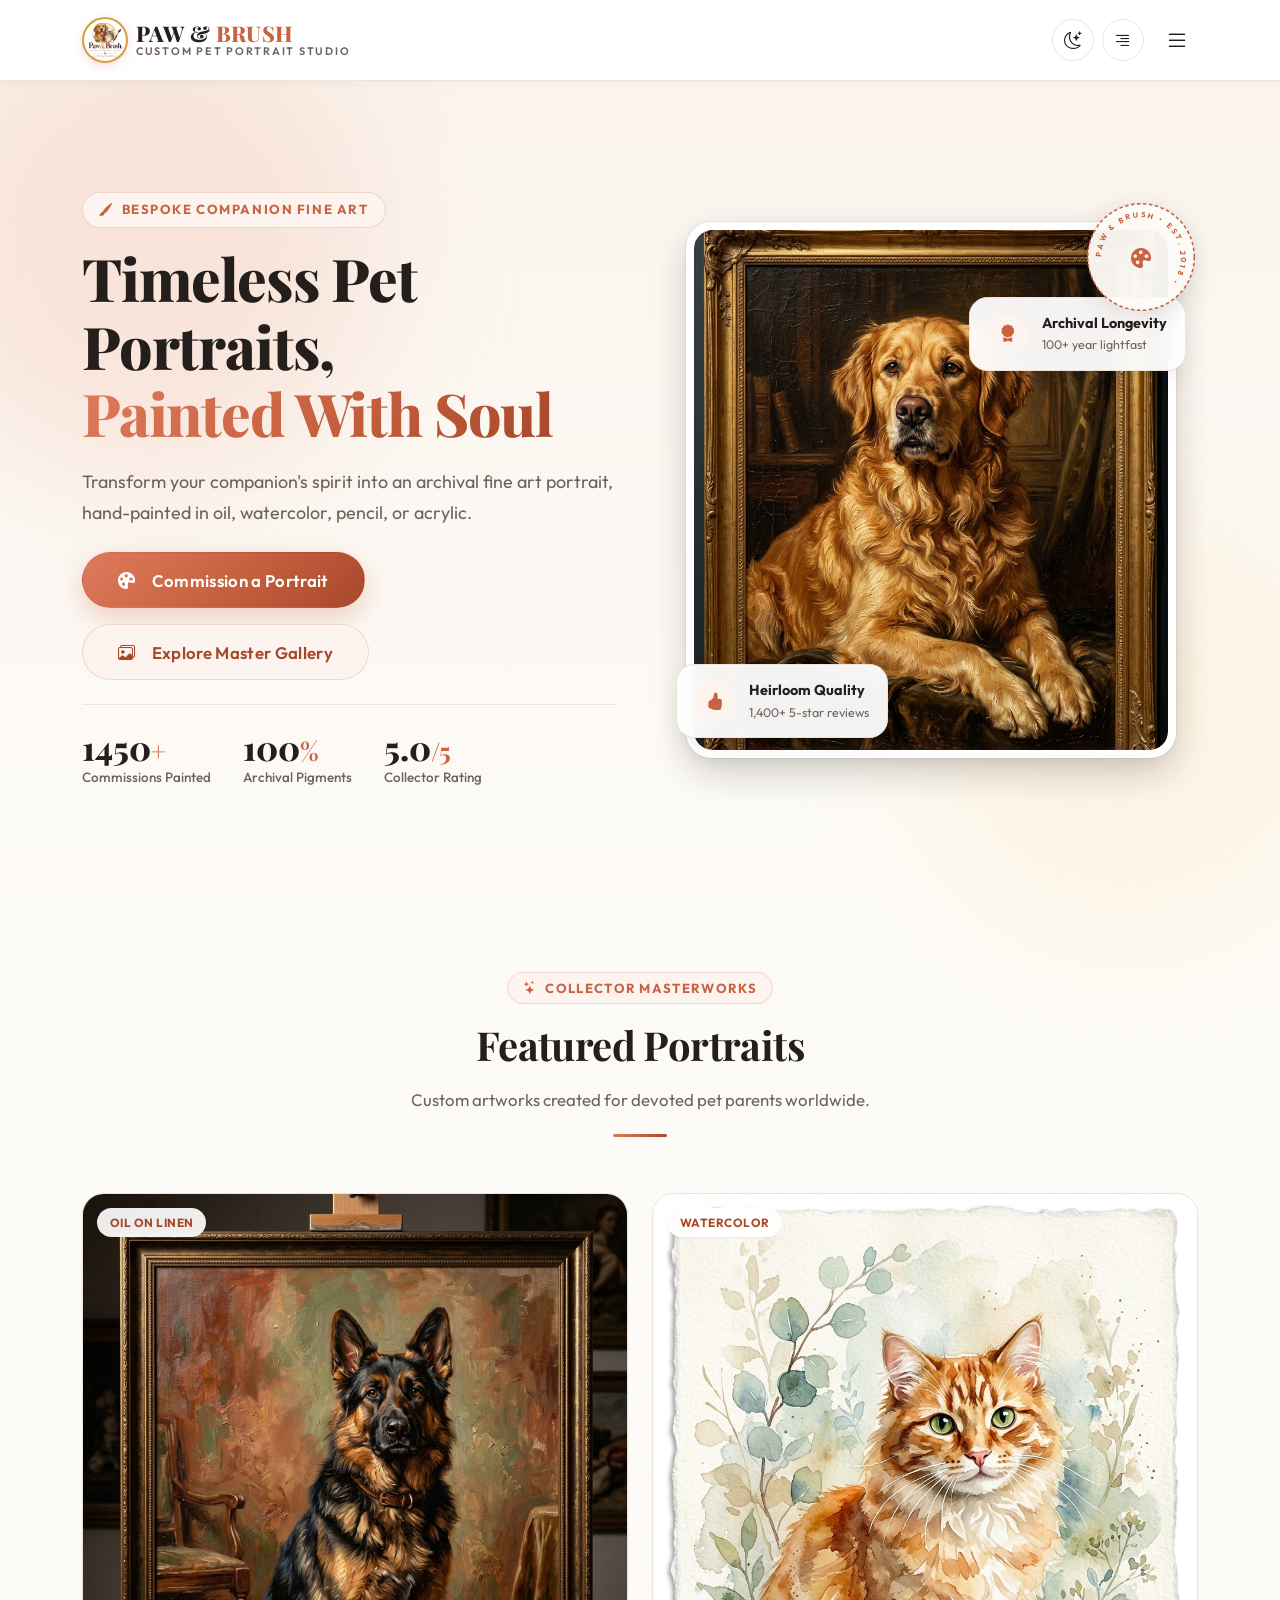
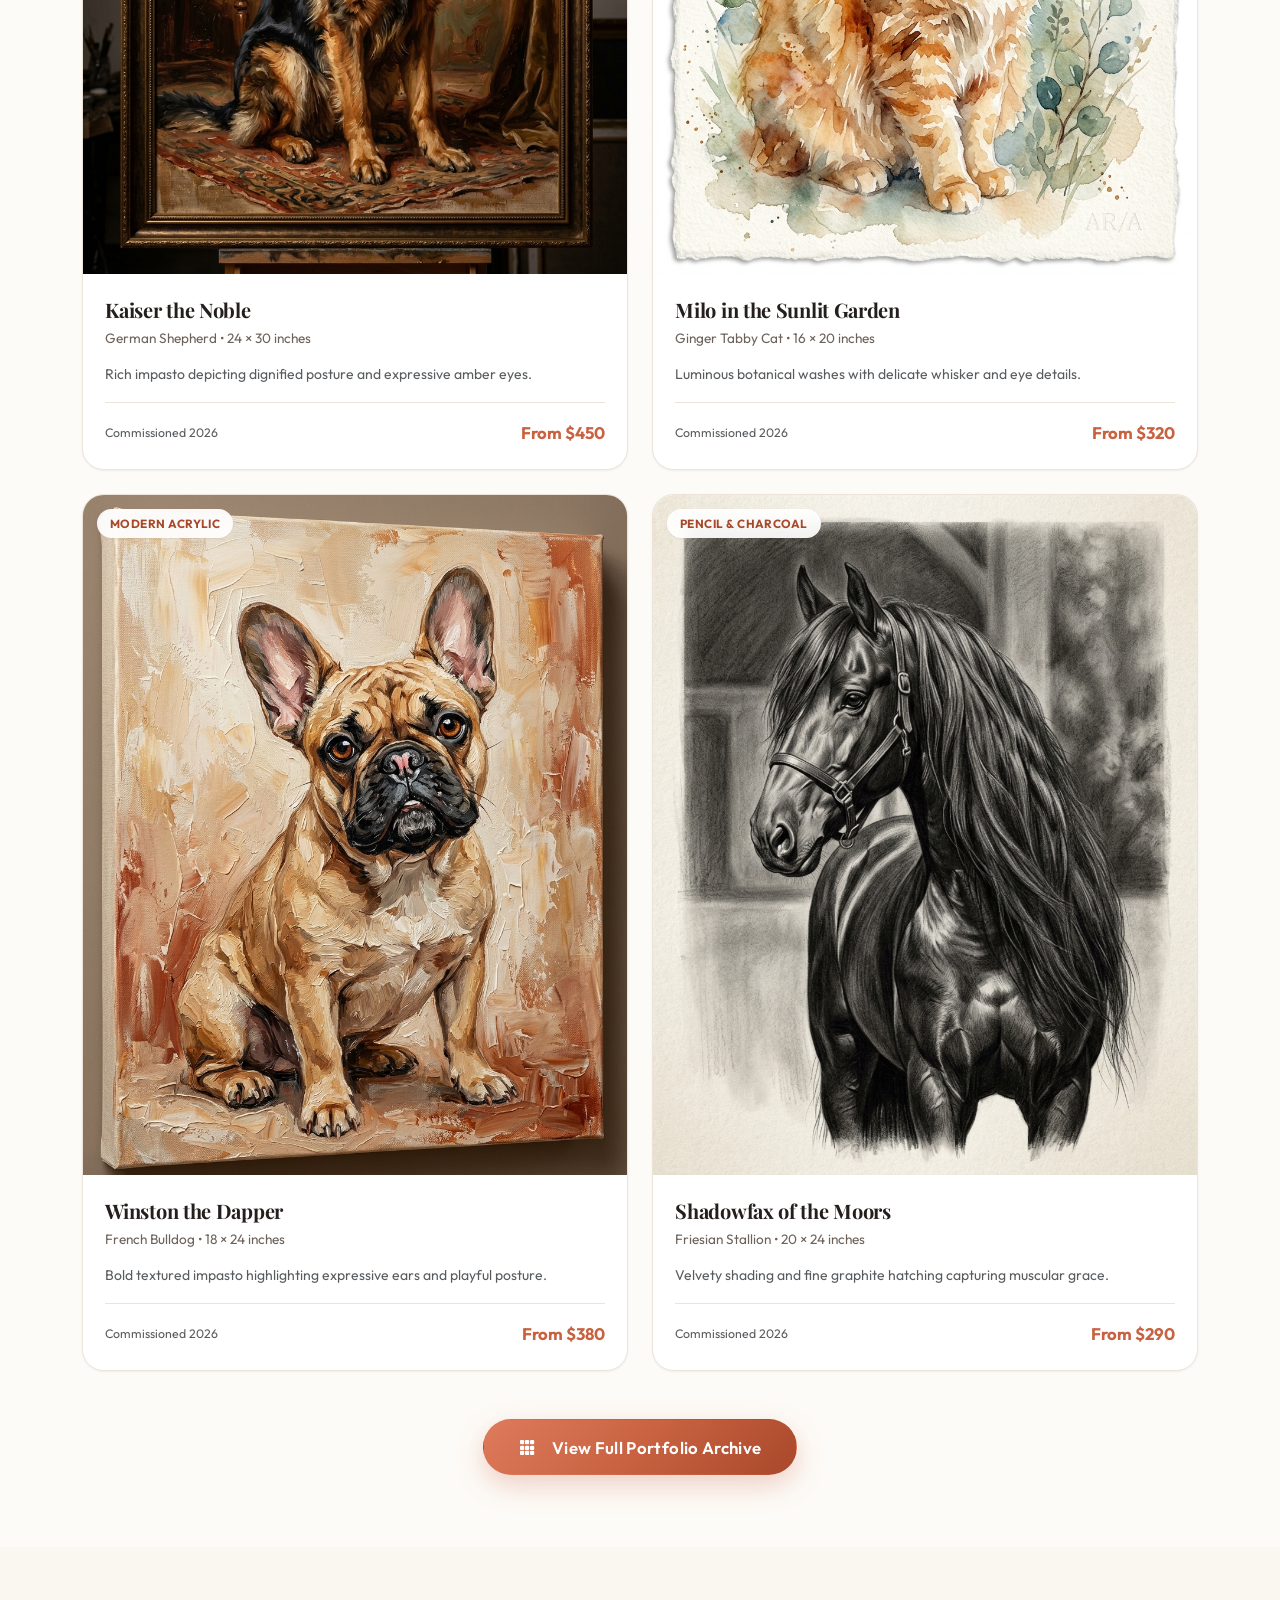
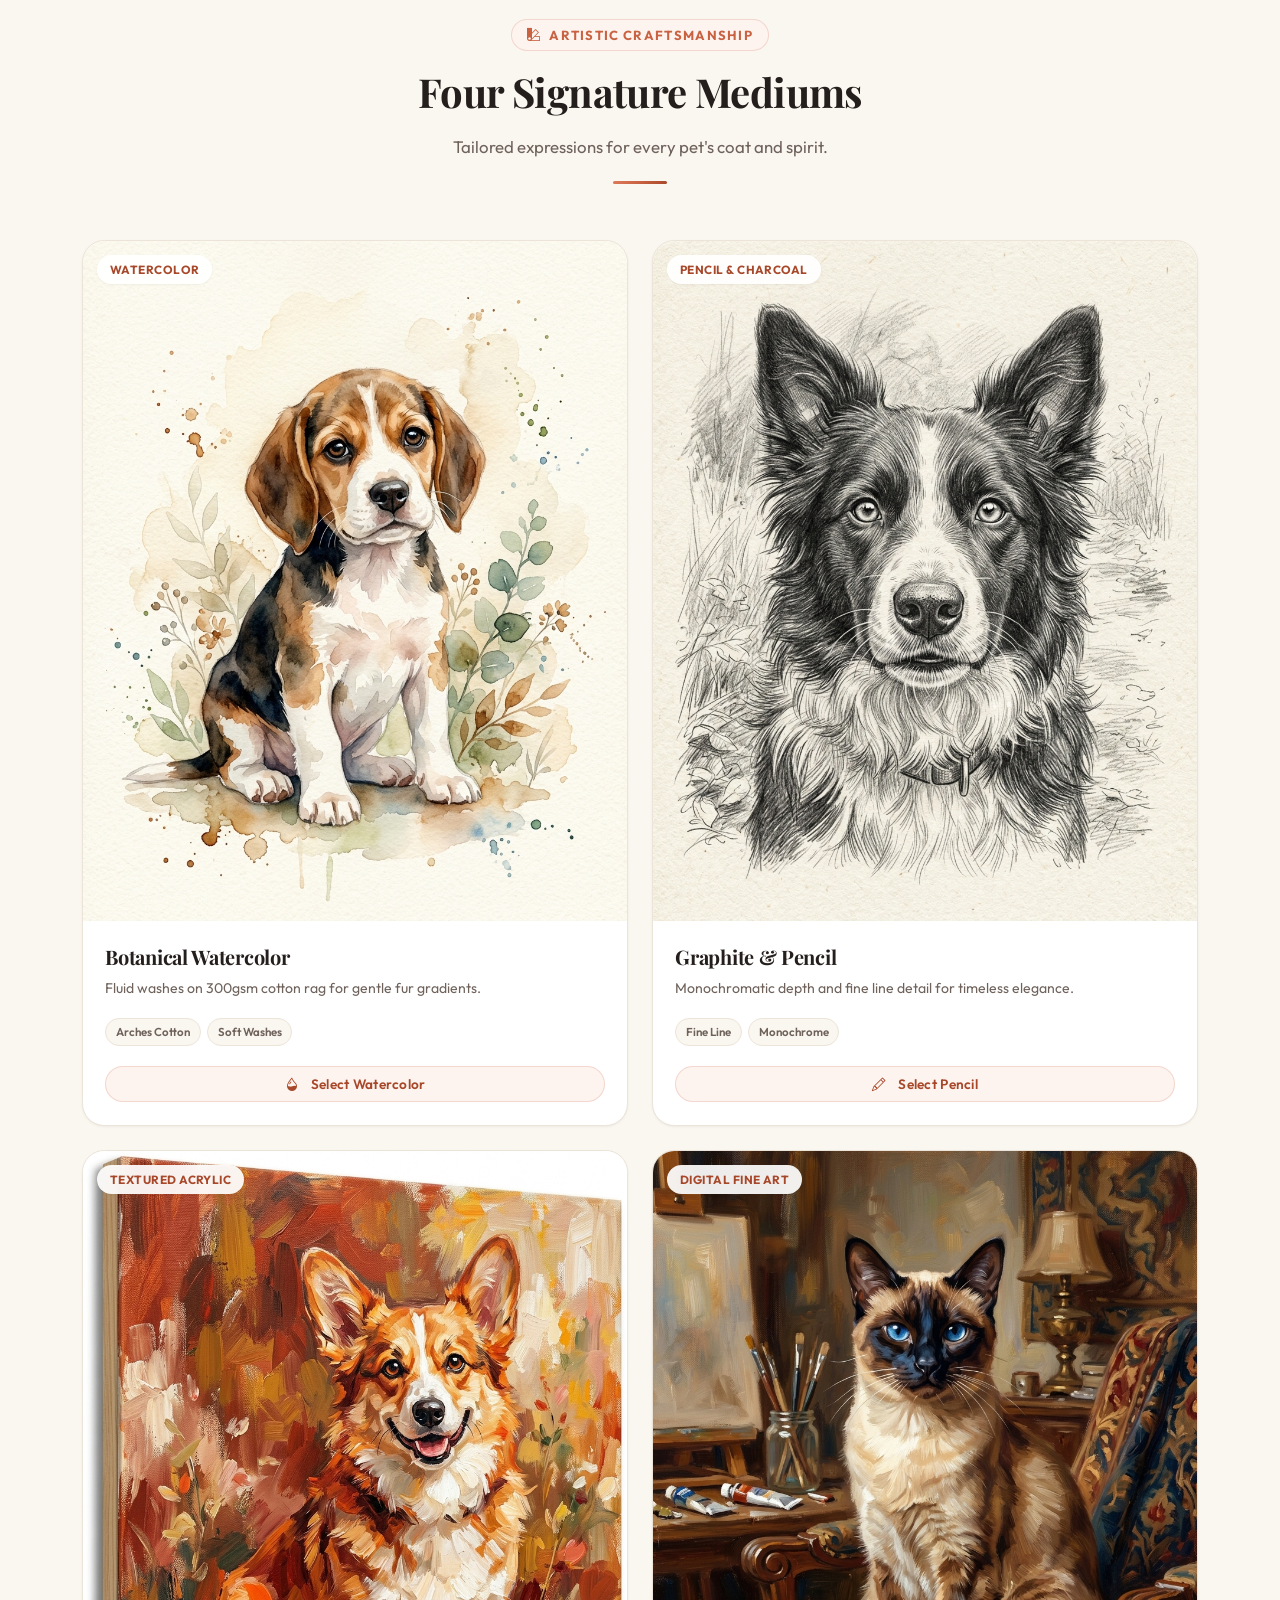
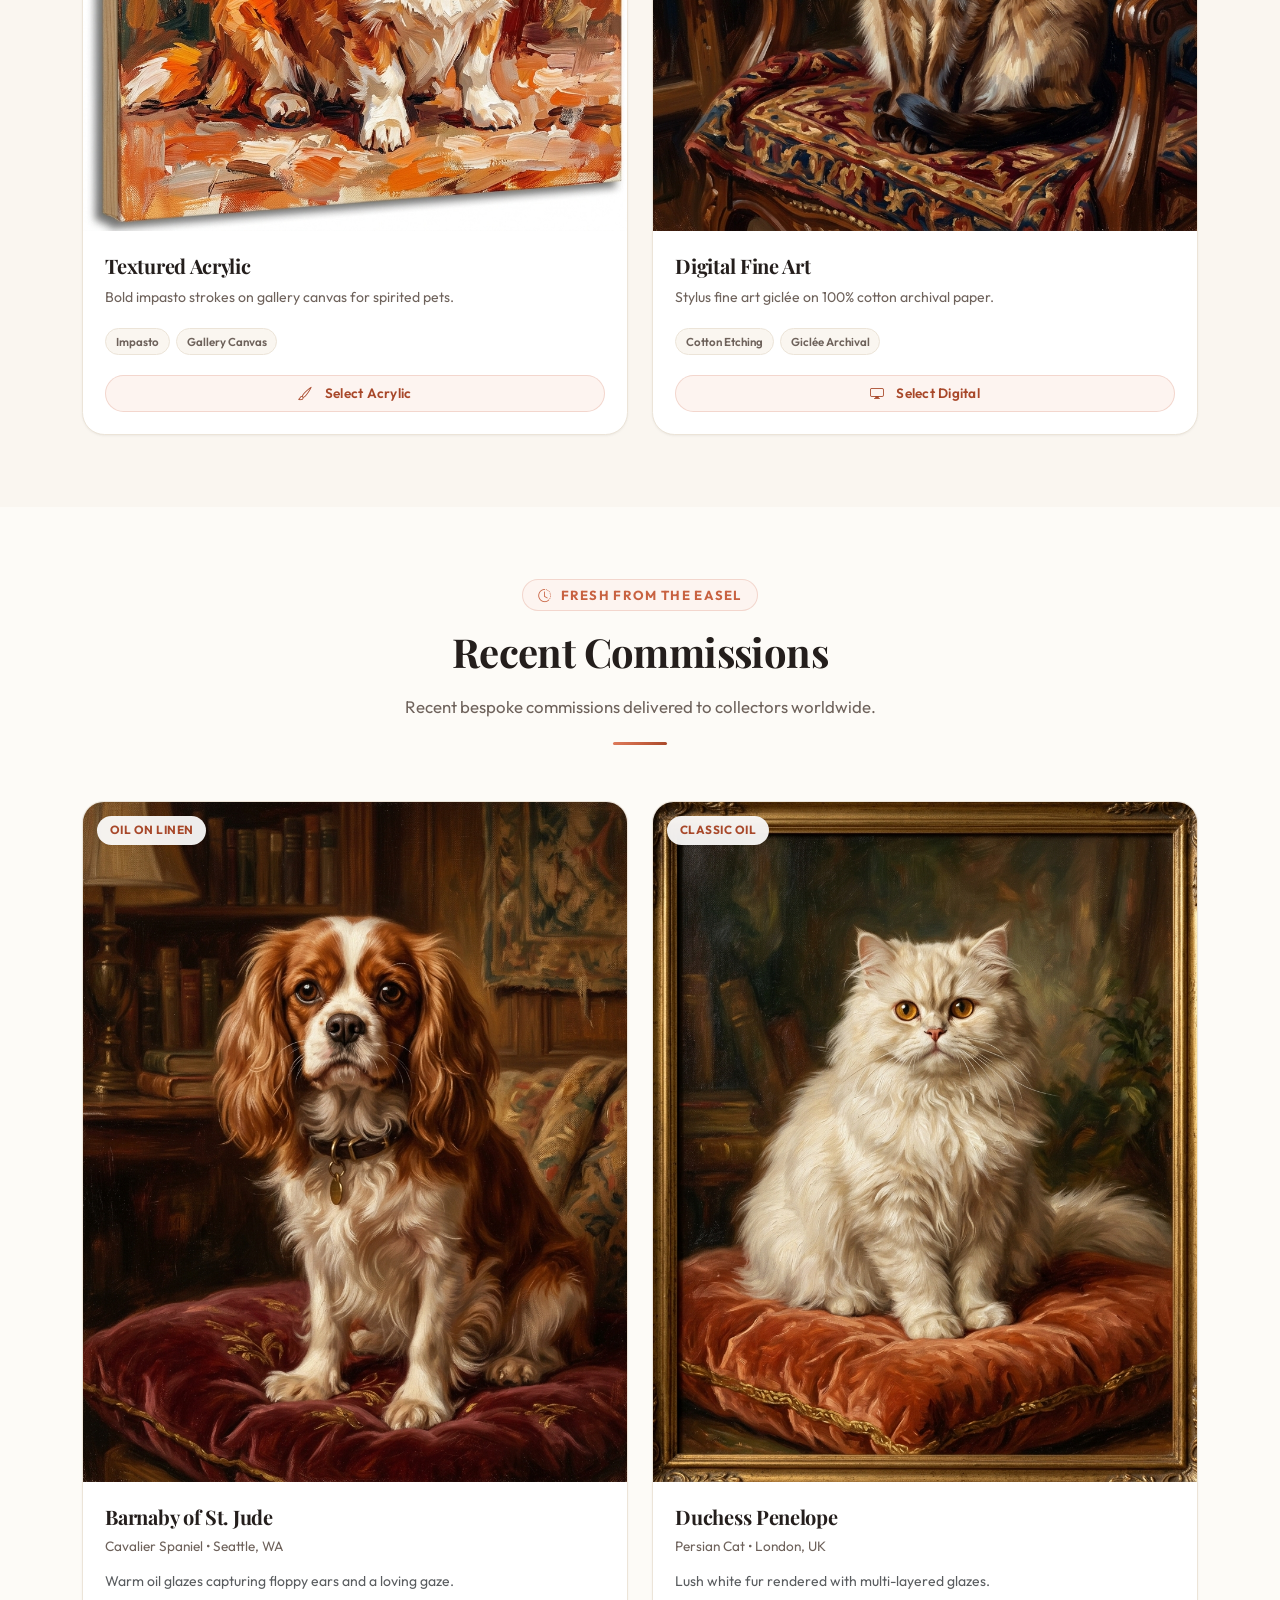
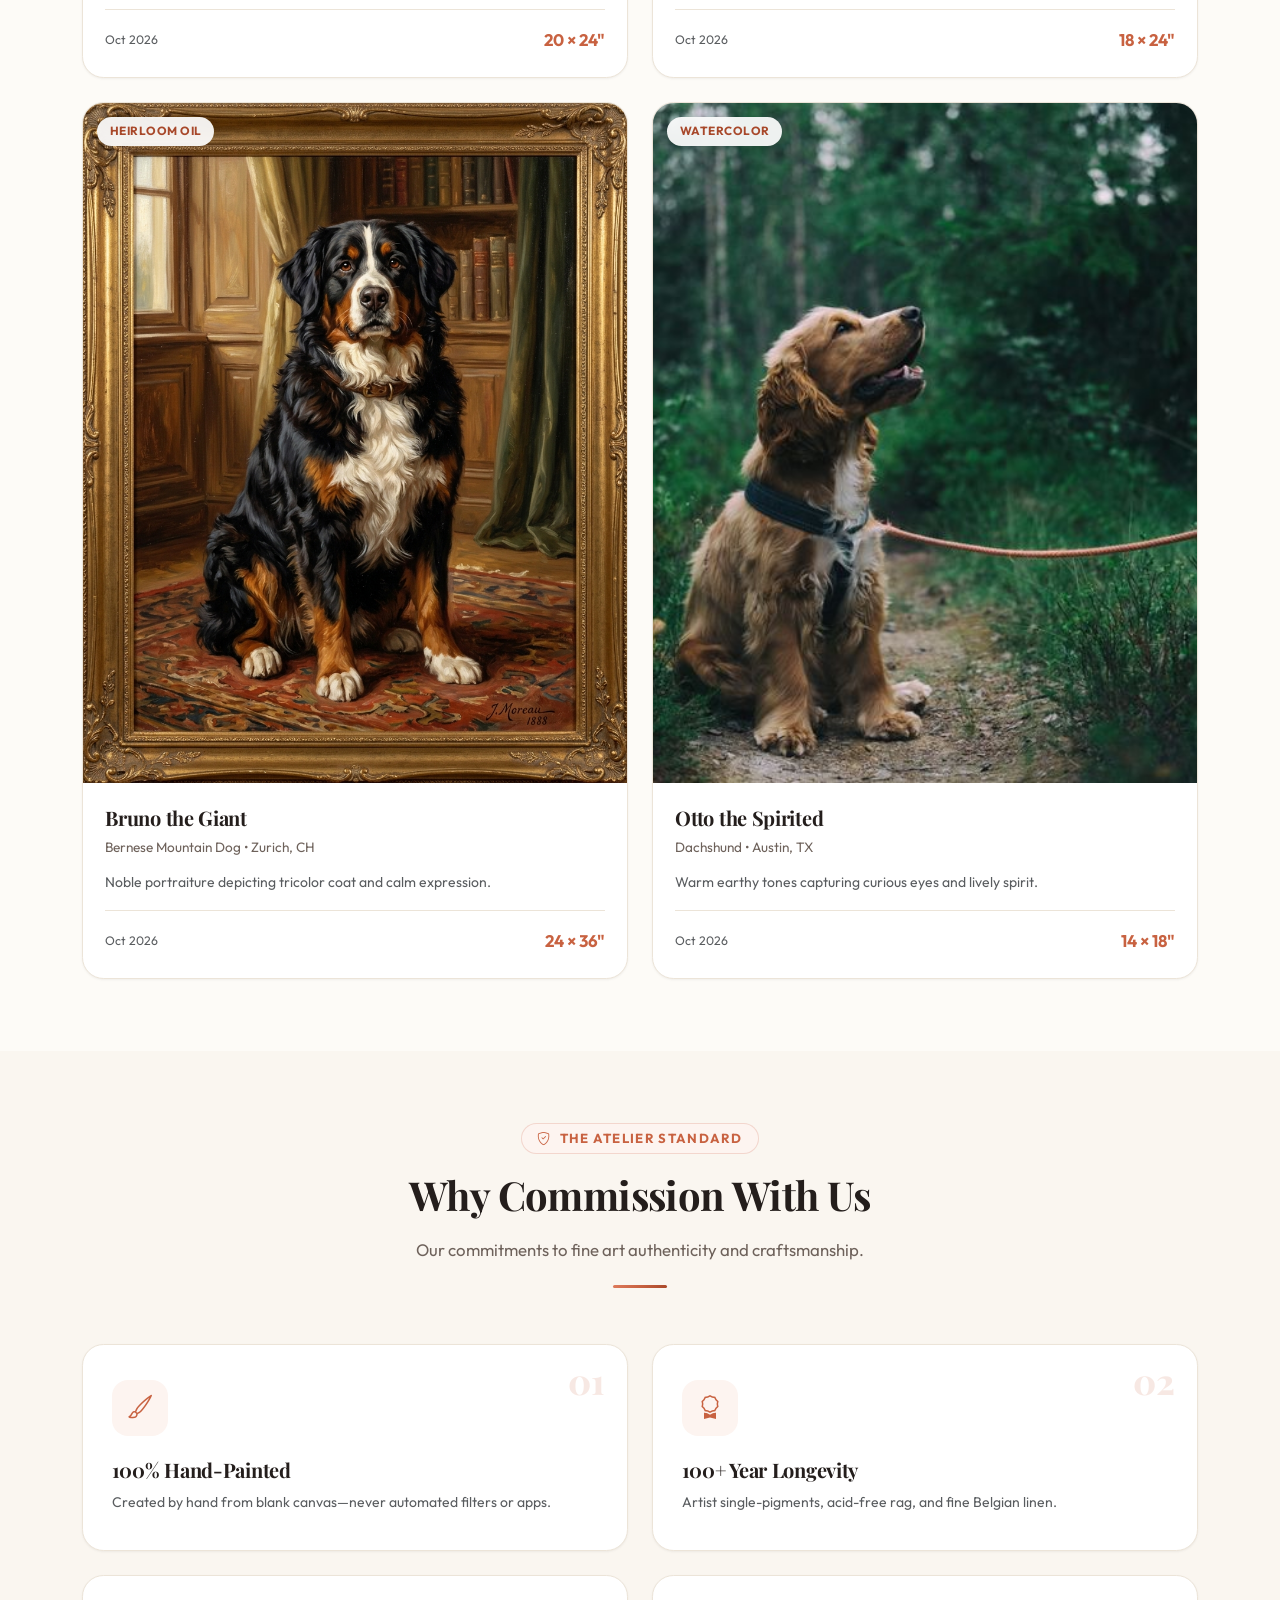
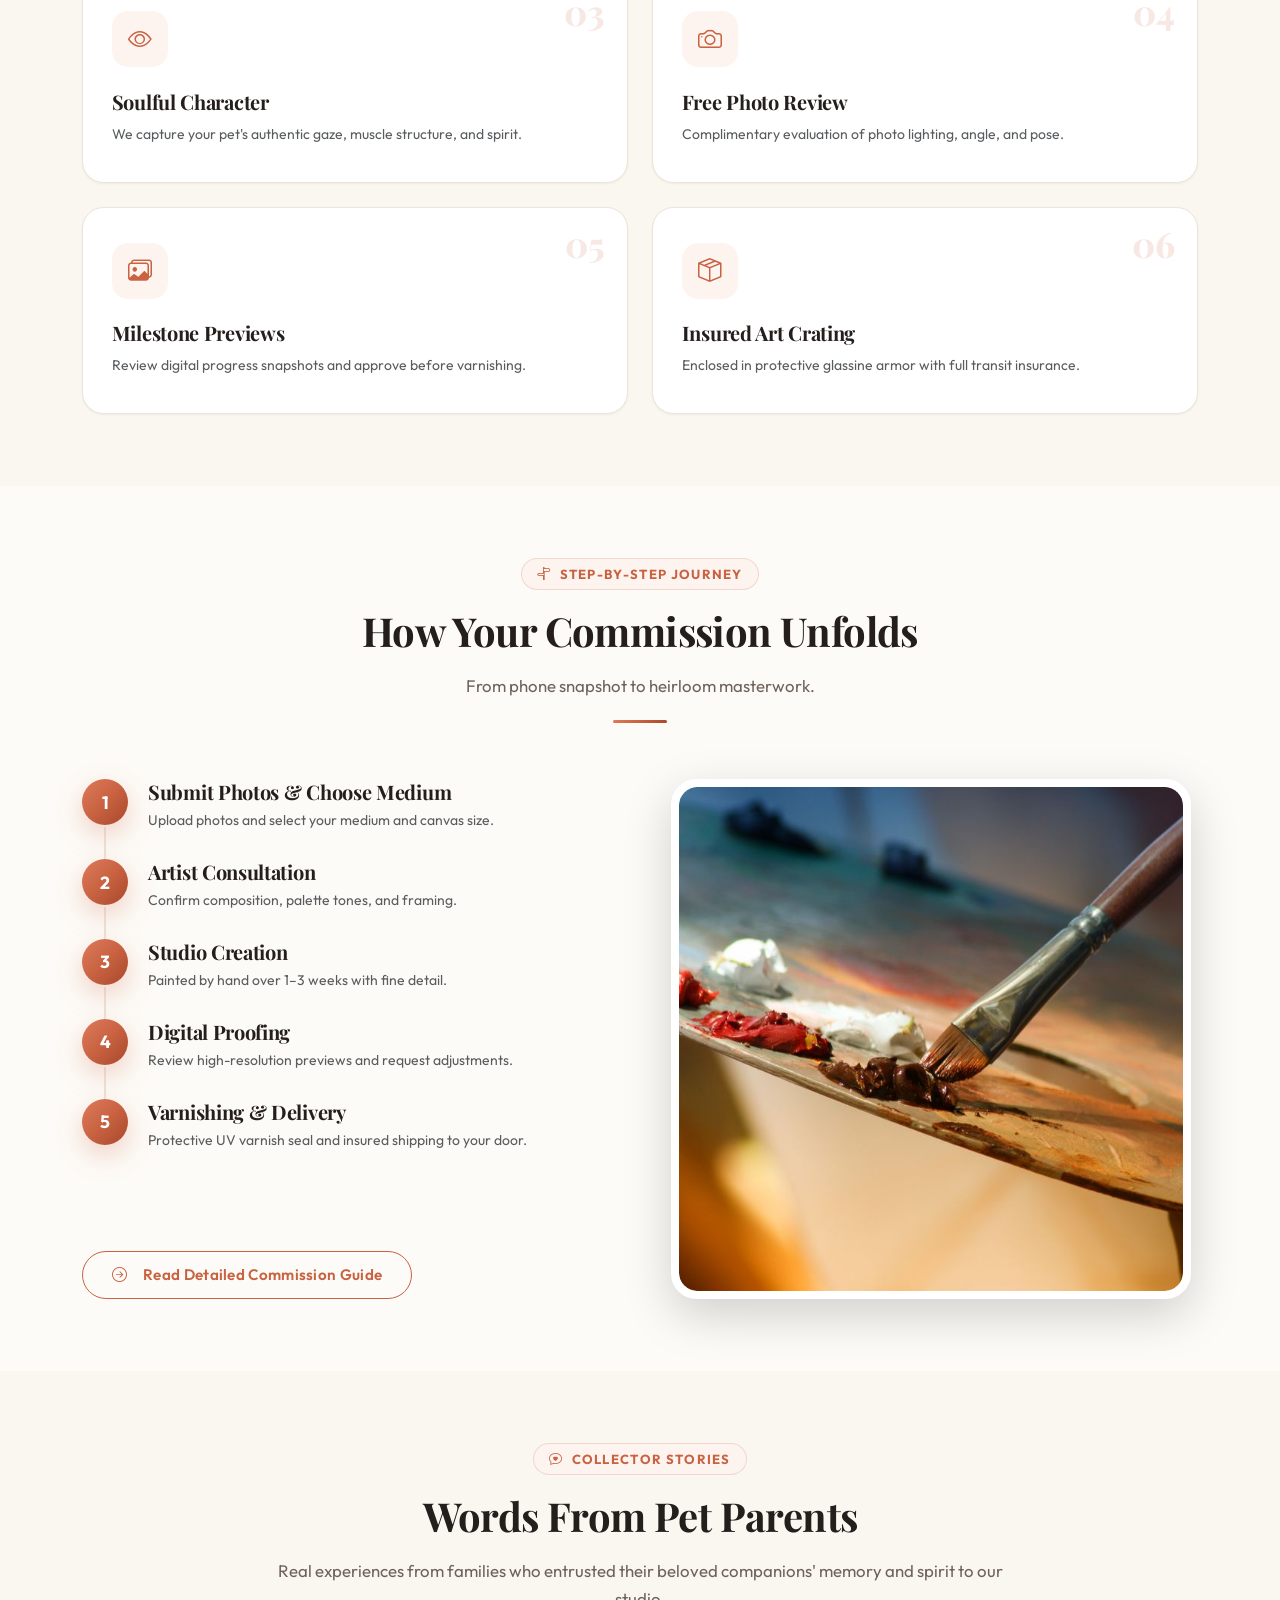
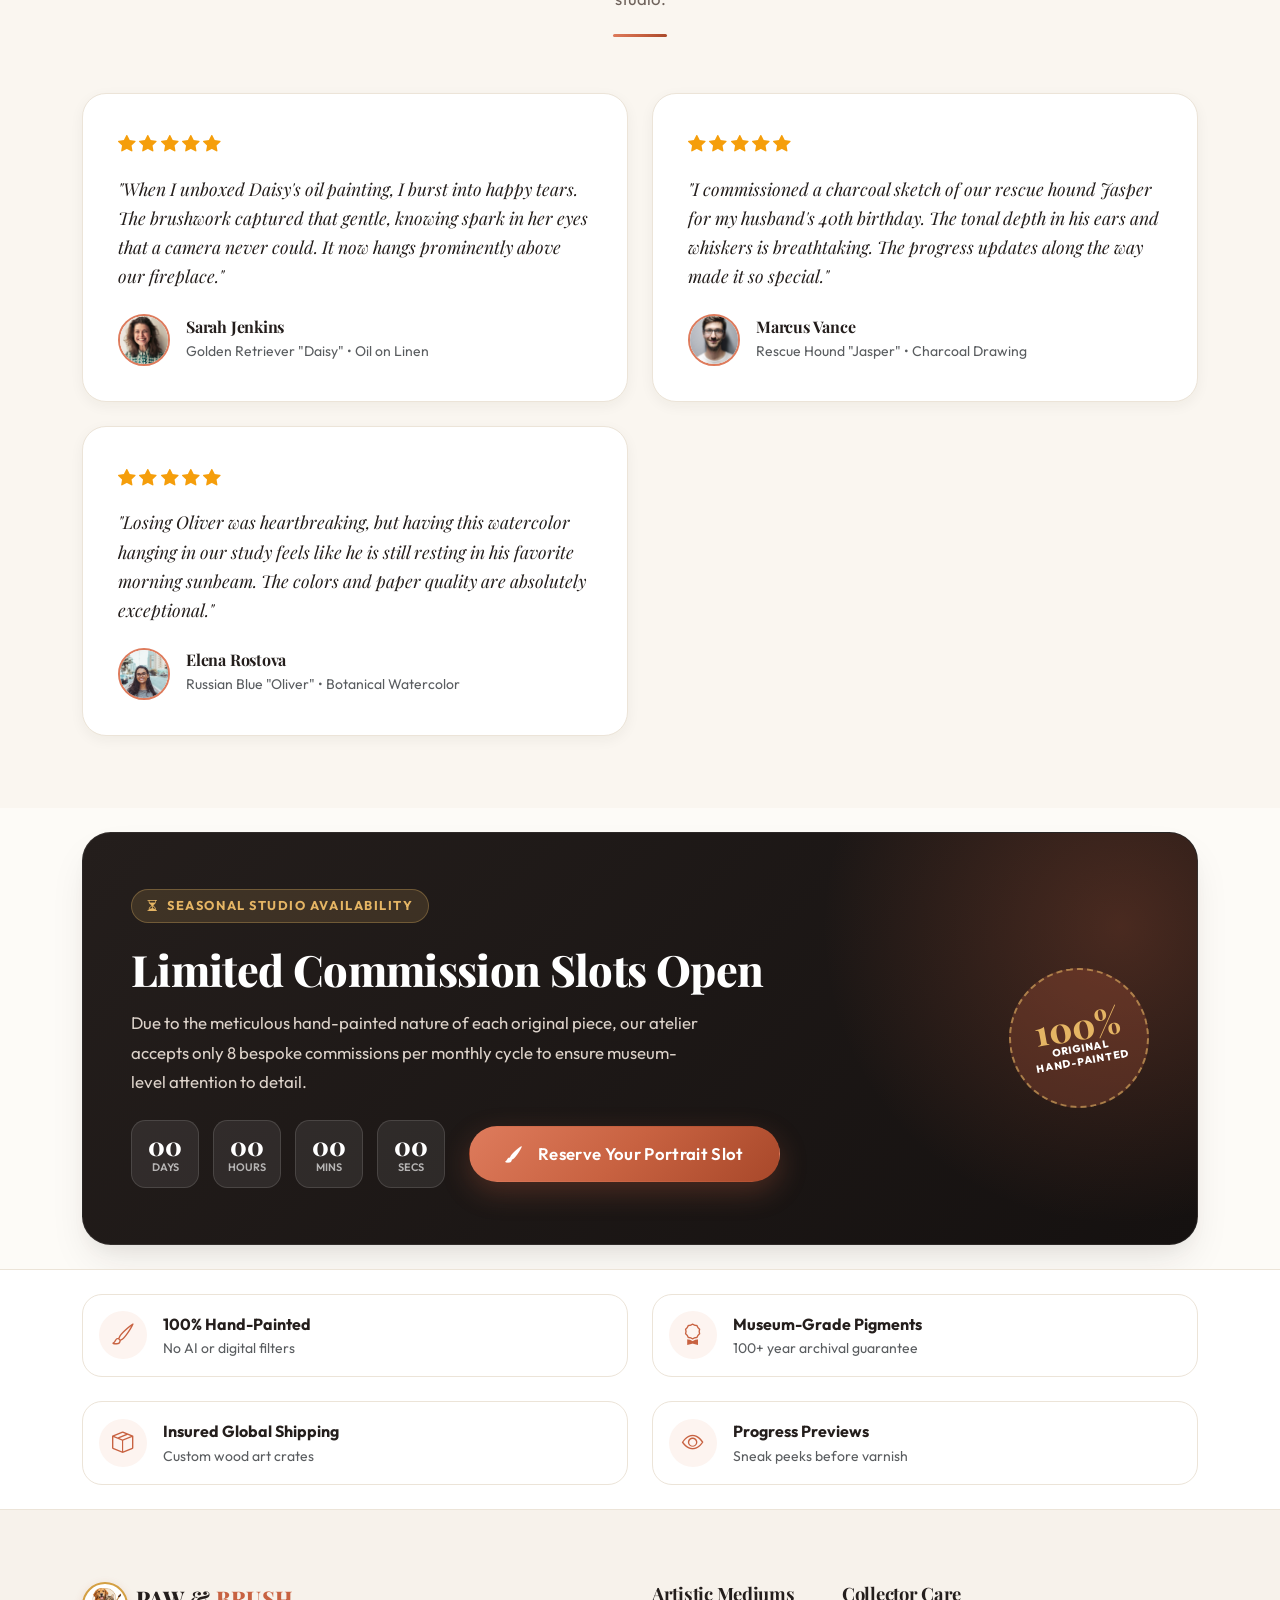
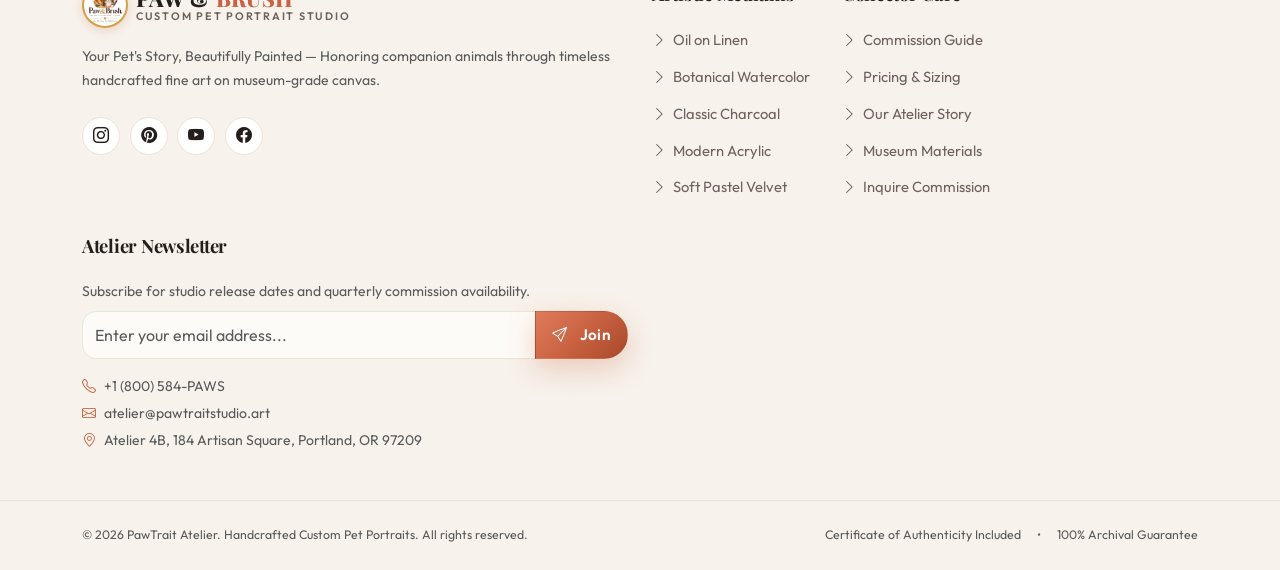
==== index.html @ 1df62c2b "first commit" ====
<!DOCTYPE html>
<html lang="en" data-bs-theme="light">
<head>
  <meta charset="UTF-8">
  <meta name="viewport" content="width=device-width, initial-scale=1">
  <meta name="description" content="Paw & Brush — Handcrafted, bespoke custom pet portrait fine art. Oil, watercolor, pencil, and acrylic portraits honoring beloved companions with museum-grade archival materials.">
  <meta name="keywords" content="custom pet portraits, hand-painted dog portraits, cat watercolor painting, pet artist studio, custom animal art, pet memorial painting">
  <meta name="author" content="Paw & Brush">
  <title>Paw & Brush — Custom Pet Portrait Artist Studio | Home 1</title>
  <link rel="icon" type="image/png" href="assets/images/logo/logo.png">

  <meta property="og:type" content="website">
  <meta property="og:title" content="Paw & Brush — Timeless Hand-Painted Pet Portraits">
  <meta property="og:description" content="Your Pet's Story, Beautifully Painted. Capturing your companion's distinct soul, warmth, and grace on museum-grade canvas.">
  <meta property="og:image" content="assets/images/logo/logo.png">

  <!-- Google Fonts: Playfair Display + Outfit -->
  <link rel="preconnect" href="https://fonts.googleapis.com">
  <link rel="preconnect" href="https://fonts.gstatic.com" crossorigin>
  <link href="https://fonts.googleapis.com/css2?family=Outfit:wght@300;400;500;600;700;800&family=Playfair+Display:ital,wght@0,500;0,600;0,700;0,800;1,500;1,600;1,700&display=swap" rel="stylesheet">

  <!-- Bootstrap 5.3 + Bootstrap Icons (data-bs-css dynamically swapped for RTL build) -->
  <link rel="stylesheet" href="https://cdn.jsdelivr.net/npm/bootstrap@5.3.3/dist/css/bootstrap.min.css" data-bs-css>
  <link rel="stylesheet" href="https://cdn.jsdelivr.net/npm/bootstrap-icons@1.11.3/font/bootstrap-icons.min.css">

  <!-- Shared Atelier Styles -->
  <link rel="stylesheet" href="assets/css/style.css">
  <link rel="stylesheet" href="assets/css/dark-mode.css">
  <link rel="stylesheet" href="assets/css/rtl.css">
  <link rel="stylesheet" href="assets/css/responsive.css">

  <!-- Pre-paint Theme & RTL Restoration (Prevents FOUC) -->
  <script>
    (function () {
      try {
        var urlParams = new URLSearchParams(window.location.search);
        var qTheme = urlParams.get("theme");
        var qDir = urlParams.get("dir");
        var t = qTheme || localStorage.getItem("pet-portrait-theme");
        if (t) {
          document.documentElement.setAttribute("data-bs-theme", t);
        }
        var r = qDir || localStorage.getItem("pet-portrait-dir");
        if (r) {
          document.documentElement.setAttribute("dir", r);
          if (r === "rtl") {
            var l = document.querySelector("link[data-bs-css]");
            if (l) l.href = "https://cdn.jsdelivr.net/npm/bootstrap@5.3.3/dist/css/bootstrap.rtl.min.css";
          }
        }
      } catch (e) {}
    })();
  </script>
</head>
<body>

  <!-- Preloader — Handcrafted Atelier Presentation -->
  <div class="preloader" id="preloader" role="status" aria-label="Loading Paw & Brush">
    <div class="preloader-inner">
      <div class="preloader-emblem">
        <div class="preloader-spin-ring"></div>
        <div class="preloader-badge-center">
          <img src="assets/images/logo/logo.png" alt="Paw & Brush Custom Pet Portrait Studio" class="preloader-logo-img" width="100" height="100">
        </div>
      </div>
      <div class="preloader-brand">
        <span class="preloader-title">PAW &amp; <span class="text-brand">BRUSH</span></span>
        <span class="preloader-subtitle">Custom Pet Portrait Studio</span>
        <span class="preloader-slogan">Your Pet's Story, Beautifully Painted</span>
      </div>
      <div class="preloader-track">
        <div class="preloader-bar"></div>
      </div>
      <div class="preloader-caption">
        <i class="bi bi-brush text-brand me-1"></i> Handcrafting Masterworks...
      </div>
    </div>
  </div>

  <!-- Shared Navbar (Injected by assets/js/navbar.js) -->
  <div id="navbar-container"></div>

  <main id="mainContent">

    <!-- ==========================================================================
         SECTION 1: HERO (SPLIT SHOWCASE)
         ========================================================================== -->
    <section class="h1-hero" id="hero">
      <span class="h1-blob a" aria-hidden="true"></span>
      <span class="h1-blob b" aria-hidden="true"></span>

      <div class="container position-relative" style="z-index: 2;">
        <div class="row align-items-center g-5 py-2">
          <!-- Left Content -->
          <div class="col-lg-6">
            <span class="hero-badge">
              <i class="bi bi-brush-fill"></i> Bespoke Companion Fine Art
            </span>

            <h1 class="hero-title">
              Timeless Pet Portraits, <span class="accent">Painted With Soul</span>
            </h1>

            <p class="hero-lead">
              Transform your companion's spirit into an archival fine art portrait, hand-painted in oil, watercolor, pencil, or acrylic.
            </p>

            <div class="d-flex flex-wrap gap-3 align-items-center mb-4 hero-cta-group">
              <a href="contact.html" class="btn btn-brand btn-lg" id="heroCommissionBtn">
                <i class="bi bi-palette-fill me-2"></i>Commission a Portrait
              </a>
              <a href="portfolio.html" class="btn btn-soft btn-lg" id="heroExploreBtn">
                <i class="bi bi-images me-2"></i>Explore Master Gallery
              </a>
            </div>

            <!-- Live Atelier Stats -->
            <div class="h1-stats">
              <div class="counter-box">
                <div class="counter" data-target="1450">0<span class="counter-suffix">+</span></div>
                <div class="counter-label">Commissions Painted</div>
              </div>
              <div class="counter-box">
                <div class="counter" data-target="100">0<span class="counter-suffix">%</span></div>
                <div class="counter-label">Archival Pigments</div>
              </div>
              <div class="counter-box">
                <div class="counter" data-target="4.98">0<span class="counter-suffix">/5</span></div>
                <div class="counter-label">Collector Rating</div>
              </div>
            </div>
          </div>

          <!-- Right Visual Composition -->
          <div class="col-lg-6">
            <div class="h1-photo-wrap">
              <div class="h1-frame">
                <img src="assets/images/hero/h1_hero_retriever.jpg" alt="Masterpiece Golden Retriever oil painting on canvas" id="heroRetrieverImg" onerror="this.onerror=null;this.src='assets/images/logo/logo.jpg'">
              </div>

              <!-- Floating Review Card A -->
              <div class="hero-float-card a" id="heroCardA">
                <span class="icon"><i class="bi bi-hand-thumbs-up-fill"></i></span>
                <div>
                  <strong>Heirloom Quality</strong>
                  <span>1,400+ 5-star reviews</span>
                </div>
              </div>

              <!-- Floating Guarantee Card B -->
              <div class="hero-float-card b" id="heroCardB">
                <span class="icon"><i class="bi bi-award-fill"></i></span>
                <div>
                  <strong>Archival Longevity</strong>
                  <span>100+ year lightfast</span>
                </div>
              </div>

              <!-- Rotating Circular Seal Badge -->
              <div class="rotating-badge" aria-hidden="true" id="heroRotatingSeal">
                <svg viewBox="0 0 128 128" width="100%" height="100%">
                  <circle cx="64" cy="64" r="62" fill="rgba(253, 251, 247, 0.96)" stroke="#C86241" stroke-width="1.8" stroke-dasharray="4 3"></circle>
                  <path id="atelierBadgePath" fill="none" d="M 64,64 m -46,0 a 46,46 0 1,1 92,0 a 46,46 0 1,1 -92,0"></path>
                  <text fill="#C86241" font-size="8.8" letter-spacing="2.8" font-family="Outfit, sans-serif" font-weight="700">
                    <textPath href="#atelierBadgePath">PAW &amp; BRUSH &bull; EST. 2018 &bull; </textPath>
                  </text>
                </svg>
                <span class="center-icon"><i class="bi bi-palette-fill"></i></span>
              </div>
            </div>
          </div>
        </div>
      </div>
    </section>

    <!-- ==========================================================================
         SECTION 2: FEATURED COMMISSIONED PORTRAIT GALLERY
         ========================================================================== -->
    <section class="section" id="featuredGallery">
      <div class="container">
        <div class="section-head center">
          <span class="eyebrow"><i class="bi bi-stars"></i> Collector Masterworks</span>
          <h2 class="section-title">Featured Portraits</h2>
          <p class="section-subtitle">Custom artworks created for devoted pet parents worldwide.</p>
          <div class="divider-brand"></div>
        </div>

        <div class="row g-4">
          <!-- Featured 1: German Shepherd Oil -->
          <div class="col-md-6 col-lg-3">
            <div class="portrait-card">
              <div class="portrait-media">
                <span class="portrait-badge">Oil on Linen</span>
                <img src="assets/images/portraits/feat_shepherd_oil.jpg" alt="German Shepherd regal oil painting on canvas" loading="lazy">
              </div>
              <div class="portrait-body">
                <h3 class="portrait-title">Kaiser the Noble</h3>
                <div class="portrait-pet">German Shepherd &bull; 24 &times; 30 inches</div>
                <p class="small text-muted mb-3">Rich impasto depicting dignified posture and expressive amber eyes.</p>
                <div class="portrait-meta">
                  <span class="text-muted small">Commissioned 2026</span>
                  <span class="portrait-price">From $450</span>
                </div>
              </div>
            </div>
          </div>

          <!-- Featured 2: Tabby Cat Botanical Watercolor -->
          <div class="col-md-6 col-lg-3">
            <div class="portrait-card">
              <div class="portrait-media">
                <span class="portrait-badge">Watercolor</span>
                <img src="assets/images/portraits/feat_tabby_watercolor.jpg" alt="Ginger Tabby Cat botanical watercolor painting" loading="lazy">
              </div>
              <div class="portrait-body">
                <h3 class="portrait-title">Milo in the Sunlit Garden</h3>
                <div class="portrait-pet">Ginger Tabby Cat &bull; 16 &times; 20 inches</div>
                <p class="small text-muted mb-3">Luminous botanical washes with delicate whisker and eye details.</p>
                <div class="portrait-meta">
                  <span class="text-muted small">Commissioned 2026</span>
                  <span class="portrait-price">From $320</span>
                </div>
              </div>
            </div>
          </div>

          <!-- Featured 3: French Bulldog Textured Acrylic -->
          <div class="col-md-6 col-lg-3">
            <div class="portrait-card">
              <div class="portrait-media">
                <span class="portrait-badge">Modern Acrylic</span>
                <img src="assets/images/portraits/feat_frenchie_acrylic.jpg" alt="French Bulldog modern acrylic textured painting" loading="lazy">
              </div>
              <div class="portrait-body">
                <h3 class="portrait-title">Winston the Dapper</h3>
                <div class="portrait-pet">French Bulldog &bull; 18 &times; 24 inches</div>
                <p class="small text-muted mb-3">Bold textured impasto highlighting expressive ears and playful posture.</p>
                <div class="portrait-meta">
                  <span class="text-muted small">Commissioned 2026</span>
                  <span class="portrait-price">From $380</span>
                </div>
              </div>
            </div>
          </div>

          <!-- Featured 4: Friesian Horse Charcoal Pencil -->
          <div class="col-md-6 col-lg-3">
            <div class="portrait-card">
              <div class="portrait-media">
                <span class="portrait-badge">Pencil &amp; Charcoal</span>
                <img src="assets/images/portraits/feat_horse_pencil.jpg" alt="Friesian Horse detailed graphite and charcoal drawing" loading="lazy">
              </div>
              <div class="portrait-body">
                <h3 class="portrait-title">Shadowfax of the Moors</h3>
                <div class="portrait-pet">Friesian Stallion &bull; 20 &times; 24 inches</div>
                <p class="small text-muted mb-3">Velvety shading and fine graphite hatching capturing muscular grace.</p>
                <div class="portrait-meta">
                  <span class="text-muted small">Commissioned 2026</span>
                  <span class="portrait-price">From $290</span>
                </div>
              </div>
            </div>
          </div>
        </div>

        <div class="text-center mt-5">
          <a href="portfolio.html" class="btn btn-brand btn-lg">
            <i class="bi bi-grid-3x3-gap-fill me-2"></i>View Full Portfolio Archive
          </a>
        </div>
      </div>
    </section>

    <!-- ==========================================================================
         SECTION 3: PORTRAIT MEDIUMS (WATERCOLOR, PENCIL, ACRYLIC, DIGITAL)
         ========================================================================== -->
    <section class="section bg-surface-2" id="portraitMediums">
      <div class="container">
        <div class="section-head center">
          <span class="eyebrow"><i class="bi bi-palette2"></i> Artistic Craftsmanship</span>
          <h2 class="section-title">Four Signature Mediums</h2>
          <p class="section-subtitle">Tailored expressions for every pet's coat and spirit.</p>
          <div class="divider-brand"></div>
        </div>

        <div class="row g-4">
          <!-- Medium 1: Watercolor -->
          <div class="col-md-6 col-lg-3">
            <div class="medium-card">
              <div class="medium-media">
                <span class="medium-badge">Watercolor</span>
                <img src="assets/images/portraits/medium_watercolor_beagle.jpg" alt="Beagle puppy soft watercolor painting" loading="lazy">
              </div>
              <div class="medium-body">
                <h3 class="medium-title">Botanical Watercolor</h3>
                <p class="medium-desc">Fluid washes on 300gsm cotton rag for gentle fur gradients.</p>
                <div class="medium-tags">
                  <span class="medium-tag">Arches Cotton</span>
                  <span class="medium-tag">Soft Washes</span>
                </div>
                <a href="contact.html?medium=watercolor" class="btn btn-soft btn-sm mt-auto w-100">
                  <i class="bi bi-droplet-half me-1"></i>Select Watercolor
                </a>
              </div>
            </div>
          </div>

          <!-- Medium 2: Pencil & Charcoal -->
          <div class="col-md-6 col-lg-3">
            <div class="medium-card">
              <div class="medium-media">
                <span class="medium-badge">Pencil &amp; Charcoal</span>
                <img src="assets/images/portraits/medium_pencil_collie.jpg" alt="Border Collie graphite pencil sketch" loading="lazy">
              </div>
              <div class="medium-body">
                <h3 class="medium-title">Graphite &amp; Pencil</h3>
                <p class="medium-desc">Monochromatic depth and fine line detail for timeless elegance.</p>
                <div class="medium-tags">
                  <span class="medium-tag">Fine Line</span>
                  <span class="medium-tag">Monochrome</span>
                </div>
                <a href="contact.html?medium=pencil" class="btn btn-soft btn-sm mt-auto w-100">
                  <i class="bi bi-pencil me-1"></i>Select Pencil
                </a>
              </div>
            </div>
          </div>

          <!-- Medium 3: Acrylic -->
          <div class="col-md-6 col-lg-3">
            <div class="medium-card">
              <div class="medium-media">
                <span class="medium-badge">Textured Acrylic</span>
                <img src="assets/images/portraits/medium_acrylic_corgi.jpg" alt="Welsh Corgi vibrant textured acrylic painting" loading="lazy">
              </div>
              <div class="medium-body">
                <h3 class="medium-title">Textured Acrylic</h3>
                <p class="medium-desc">Bold impasto strokes on gallery canvas for spirited pets.</p>
                <div class="medium-tags">
                  <span class="medium-tag">Impasto</span>
                  <span class="medium-tag">Gallery Canvas</span>
                </div>
                <a href="contact.html?medium=acrylic" class="btn btn-soft btn-sm mt-auto w-100">
                  <i class="bi bi-brush me-1"></i>Select Acrylic
                </a>
              </div>
            </div>
          </div>

          <!-- Medium 4: Digital Fine Art -->
          <div class="col-md-6 col-lg-3">
            <div class="medium-card">
              <div class="medium-media">
                <span class="medium-badge">Digital Fine Art</span>
                <img src="assets/images/portraits/medium_digital_siamese.jpg" alt="Regal Siamese cat digital painting with painterly brushwork" loading="lazy">
              </div>
              <div class="medium-body">
                <h3 class="medium-title">Digital Fine Art</h3>
                <p class="medium-desc">Stylus fine art giclée on 100% cotton archival paper.</p>
                <div class="medium-tags">
                  <span class="medium-tag">Cotton Etching</span>
                  <span class="medium-tag">Giclée Archival</span>
                </div>
                <a href="contact.html?medium=digital" class="btn btn-soft btn-sm mt-auto w-100">
                  <i class="bi bi-display me-1"></i>Select Digital
                </a>
              </div>
            </div>
          </div>
        </div>
      </div>
    </section>

    <!-- ==========================================================================
         SECTION 4: RECENT ARTWORK COLLECTION
         ========================================================================== -->
    <section class="section" id="recentArtwork">
      <div class="container">
        <div class="section-head center">
          <span class="eyebrow"><i class="bi bi-clock-history"></i> Fresh From The Easel</span>
          <h2 class="section-title">Recent Commissions</h2>
          <p class="section-subtitle">Recent bespoke commissions delivered to collectors worldwide.</p>
          <div class="divider-brand"></div>
        </div>

        <div class="row g-4">
          <!-- Recent 1: Cavalier -->
          <div class="col-md-6 col-lg-3">
            <div class="portrait-card">
              <div class="portrait-media">
                <span class="portrait-badge">Oil on Linen</span>
                <img src="assets/images/portraits/recent_cavalier.jpg" alt="Cavalier King Charles Spaniel warm oil painting" loading="lazy">
              </div>
              <div class="portrait-body">
                <h3 class="portrait-title">Barnaby of St. Jude</h3>
                <div class="portrait-pet">Cavalier Spaniel &bull; Seattle, WA</div>
                <p class="small text-muted mb-3">Warm oil glazes capturing floppy ears and a loving gaze.</p>
                <div class="portrait-meta">
                  <span class="text-muted small">Oct 2026</span>
                  <span class="portrait-price">20 &times; 24"</span>
                </div>
              </div>
            </div>
          </div>

          <!-- Recent 2: White Persian -->
          <div class="col-md-6 col-lg-3">
            <div class="portrait-card">
              <div class="portrait-media">
                <span class="portrait-badge">Classic Oil</span>
                <img src="assets/images/portraits/recent_persian.jpg" alt="White Persian Cat classical oil portrait" loading="lazy">
              </div>
              <div class="portrait-body">
                <h3 class="portrait-title">Duchess Penelope</h3>
                <div class="portrait-pet">Persian Cat &bull; London, UK</div>
                <p class="small text-muted mb-3">Lush white fur rendered with multi-layered glazes.</p>
                <div class="portrait-meta">
                  <span class="text-muted small">Oct 2026</span>
                  <span class="portrait-price">18 &times; 24"</span>
                </div>
              </div>
            </div>
          </div>

          <!-- Recent 3: Bernese Mountain Dog -->
          <div class="col-md-6 col-lg-3">
            <div class="portrait-card">
              <div class="portrait-media">
                <span class="portrait-badge">Heirloom Oil</span>
                <img src="assets/images/portraits/recent_bernese.jpg" alt="Bernese Mountain Dog oil painting in ornate gold frame" loading="lazy">
              </div>
              <div class="portrait-body">
                <h3 class="portrait-title">Bruno the Giant</h3>
                <div class="portrait-pet">Bernese Mountain Dog &bull; Zurich, CH</div>
                <p class="small text-muted mb-3">Noble portraiture depicting tricolor coat and calm expression.</p>
                <div class="portrait-meta">
                  <span class="text-muted small">Oct 2026</span>
                  <span class="portrait-price">24 &times; 36"</span>
                </div>
              </div>
            </div>
          </div>

          <!-- Recent 4: Dachshund -->
          <div class="col-md-6 col-lg-3">
            <div class="portrait-card">
              <div class="portrait-media">
                <span class="portrait-badge">Watercolor</span>
                <img src="assets/images/portraits/recent_dachshund.jpg" alt="Expressive Dachshund portrait in nature" loading="lazy">
              </div>
              <div class="portrait-body">
                <h3 class="portrait-title">Otto the Spirited</h3>
                <div class="portrait-pet">Dachshund &bull; Austin, TX</div>
                <p class="small text-muted mb-3">Warm earthy tones capturing curious eyes and lively spirit.</p>
                <div class="portrait-meta">
                  <span class="text-muted small">Oct 2026</span>
                  <span class="portrait-price">14 &times; 18"</span>
                </div>
              </div>
            </div>
          </div>
        </div>
      </div>
    </section>

    <!-- ==========================================================================
         SECTION 5: WHY CHOOSE A CUSTOM PET PORTRAIT (THE ATELIER DIFFERENCE)
         ========================================================================== -->
    <section class="section bg-surface-2" id="whyChooseUs">
      <div class="container">
        <div class="section-head center">
          <span class="eyebrow"><i class="bi bi-shield-check"></i> The Atelier Standard</span>
          <h2 class="section-title">Why Commission With Us</h2>
          <p class="section-subtitle">Our commitments to fine art authenticity and craftsmanship.</p>
          <div class="divider-brand"></div>
        </div>

        <div class="row g-4">
          <!-- Feature 1 -->
          <div class="col-md-6 col-lg-4">
            <div class="feature-box">
              <span class="feature-number">01</span>
              <div class="feature-icon"><i class="bi bi-brush"></i></div>
              <h3 class="h5 fw-bold mb-2">100% Hand-Painted</h3>
              <p class="small text-muted mb-0">Created by hand from blank canvas—never automated filters or apps.</p>
            </div>
          </div>

          <!-- Feature 2 -->
          <div class="col-md-6 col-lg-4">
            <div class="feature-box">
              <span class="feature-number">02</span>
              <div class="feature-icon"><i class="bi bi-award"></i></div>
              <h3 class="h5 fw-bold mb-2">100+ Year Longevity</h3>
              <p class="small text-muted mb-0">Artist single-pigments, acid-free rag, and fine Belgian linen.</p>
            </div>
          </div>

          <!-- Feature 3 -->
          <div class="col-md-6 col-lg-4">
            <div class="feature-box">
              <span class="feature-number">03</span>
              <div class="feature-icon"><i class="bi bi-eye"></i></div>
              <h3 class="h5 fw-bold mb-2">Soulful Character</h3>
              <p class="small text-muted mb-0">We capture your pet's authentic gaze, muscle structure, and spirit.</p>
            </div>
          </div>

          <!-- Feature 4 -->
          <div class="col-md-6 col-lg-4">
            <div class="feature-box">
              <span class="feature-number">04</span>
              <div class="feature-icon"><i class="bi bi-camera"></i></div>
              <h3 class="h5 fw-bold mb-2">Free Photo Review</h3>
              <p class="small text-muted mb-0">Complimentary evaluation of photo lighting, angle, and pose.</p>
            </div>
          </div>

          <!-- Feature 5 -->
          <div class="col-md-6 col-lg-4">
            <div class="feature-box">
              <span class="feature-number">05</span>
              <div class="feature-icon"><i class="bi bi-images"></i></div>
              <h3 class="h5 fw-bold mb-2">Milestone Previews</h3>
              <p class="small text-muted mb-0">Review digital progress snapshots and approve before varnishing.</p>
            </div>
          </div>

          <!-- Feature 6 -->
          <div class="col-md-6 col-lg-4">
            <div class="feature-box">
              <span class="feature-number">06</span>
              <div class="feature-icon"><i class="bi bi-box-seam"></i></div>
              <h3 class="h5 fw-bold mb-2">Insured Art Crating</h3>
              <p class="small text-muted mb-0">Enclosed in protective glassine armor with full transit insurance.</p>
            </div>
          </div>
        </div>
      </div>
    </section>

    <!-- ==========================================================================
         SECTION 6: HOW THE COMMISSION PROCESS WORKS
         ========================================================================== -->
    <section class="section" id="howItWorks">
      <div class="container">
        <div class="section-head center">
          <span class="eyebrow"><i class="bi bi-signpost-split"></i> Step-By-Step Journey</span>
          <h2 class="section-title">How Your Commission Unfolds</h2>
          <p class="section-subtitle">From phone snapshot to heirloom masterwork.</p>
          <div class="divider-brand"></div>
        </div>

        <div class="row align-items-stretch g-5">
          <!-- Left Column: Steps -->
          <div class="col-lg-6 d-flex flex-column justify-content-between">
            <div class="process-steps-list">
              <div class="process-step-item">
                <div class="process-step-num">1</div>
                <div class="process-step-content">
                  <h3 class="h5 fw-bold mb-1">Submit Photos &amp; Choose Medium</h3>
                  <p class="small text-muted mb-0">Upload photos and select your medium and canvas size.</p>
                </div>
              </div>

              <div class="process-step-item">
                <div class="process-step-num">2</div>
                <div class="process-step-content">
                  <h3 class="h5 fw-bold mb-1">Artist Consultation</h3>
                  <p class="small text-muted mb-0">Confirm composition, palette tones, and framing.</p>
                </div>
              </div>

              <div class="process-step-item">
                <div class="process-step-num">3</div>
                <div class="process-step-content">
                  <h3 class="h5 fw-bold mb-1">Studio Creation</h3>
                  <p class="small text-muted mb-0">Painted by hand over 1–3 weeks with fine detail.</p>
                </div>
              </div>

              <div class="process-step-item">
                <div class="process-step-num">4</div>
                <div class="process-step-content">
                  <h3 class="h5 fw-bold mb-1">Digital Proofing</h3>
                  <p class="small text-muted mb-0">Review high-resolution previews and request adjustments.</p>
                </div>
              </div>

              <div class="process-step-item">
                <div class="process-step-num">5</div>
                <div class="process-step-content">
                  <h3 class="h5 fw-bold mb-1">Varnishing &amp; Delivery</h3>
                  <p class="small text-muted mb-0">Protective UV varnish seal and insured shipping to your door.</p>
                </div>
              </div>
            </div>

            <div class="mt-4 pt-1">
              <a href="commission-process.html" class="btn btn-outline-brand">
                <i class="bi bi-arrow-right-circle me-2"></i>Read Detailed Commission Guide
              </a>
            </div>
          </div>

          <!-- Right Column: Visual Feature -->
          <div class="col-lg-6 d-flex flex-column">
            <div class="h1-frame process-frame shadow-lg h-100">
              <img src="assets/images/process/studio_process_easel.jpg" alt="Artist palette and canvas easel in fine art studio" loading="lazy">
            </div>
          </div>
        </div>
      </div>
    </section>

    <!-- ==========================================================================
         SECTION 7: CUSTOMER TESTIMONIAL CARDS
         ========================================================================== -->
    <section class="section bg-surface-2" id="testimonials">
      <div class="container">
        <div class="section-head center">
          <span class="eyebrow"><i class="bi bi-chat-heart"></i> Collector Stories</span>
          <h2 class="section-title">Words From Pet Parents</h2>
          <p class="section-subtitle">Real experiences from families who entrusted their beloved companions' memory and spirit to our studio.</p>
          <div class="divider-brand"></div>
        </div>

        <div class="row g-4">
          <!-- Testimonial 1 -->
          <div class="col-md-6 col-lg-4">
            <div class="testimonial-card">
              <div class="testimonial-stars" aria-label="5 stars">
                <i class="bi bi-star-fill"></i><i class="bi bi-star-fill"></i><i class="bi bi-star-fill"></i><i class="bi bi-star-fill"></i><i class="bi bi-star-fill"></i>
              </div>
              <p class="testimonial-quote">
                "When I unboxed Daisy's oil painting, I burst into happy tears. The brushwork captured that gentle, knowing spark in her eyes that a camera never could. It now hangs prominently above our fireplace."
              </p>
              <div class="testimonial-author">
                <img src="assets/images/reviews/reviewer_sarah.jpg" alt="Sarah Jenkins" class="testimonial-avatar" loading="lazy">
                <div>
                  <h4 class="h6 fw-bold mb-0">Sarah Jenkins</h4>
                  <span class="small text-muted">Golden Retriever "Daisy" &bull; Oil on Linen</span>
                </div>
              </div>
            </div>
          </div>

          <!-- Testimonial 2 -->
          <div class="col-md-6 col-lg-4">
            <div class="testimonial-card">
              <div class="testimonial-stars" aria-label="5 stars">
                <i class="bi bi-star-fill"></i><i class="bi bi-star-fill"></i><i class="bi bi-star-fill"></i><i class="bi bi-star-fill"></i><i class="bi bi-star-fill"></i>
              </div>
              <p class="testimonial-quote">
                "I commissioned a charcoal sketch of our rescue hound Jasper for my husband's 40th birthday. The tonal depth in his ears and whiskers is breathtaking. The progress updates along the way made it so special."
              </p>
              <div class="testimonial-author">
                <img src="assets/images/reviews/reviewer_marcus.jpg" alt="Marcus Vance" class="testimonial-avatar" loading="lazy">
                <div>
                  <h4 class="h6 fw-bold mb-0">Marcus Vance</h4>
                  <span class="small text-muted">Rescue Hound "Jasper" &bull; Charcoal Drawing</span>
                </div>
              </div>
            </div>
          </div>

          <!-- Testimonial 3 -->
          <div class="col-md-6 col-lg-4">
            <div class="testimonial-card">
              <div class="testimonial-stars" aria-label="5 stars">
                <i class="bi bi-star-fill"></i><i class="bi bi-star-fill"></i><i class="bi bi-star-fill"></i><i class="bi bi-star-fill"></i><i class="bi bi-star-fill"></i>
              </div>
              <p class="testimonial-quote">
                "Losing Oliver was heartbreaking, but having this watercolor hanging in our study feels like he is still resting in his favorite morning sunbeam. The colors and paper quality are absolutely exceptional."
              </p>
              <div class="testimonial-author">
                <img src="assets/images/reviews/reviewer_elena.jpg" alt="Elena Rostova" class="testimonial-avatar" loading="lazy">
                <div>
                  <h4 class="h6 fw-bold mb-0">Elena Rostova</h4>
                  <span class="small text-muted">Russian Blue "Oliver" &bull; Botanical Watercolor</span>
                </div>
              </div>
            </div>
          </div>
        </div>
      </div>
    </section>

    <!-- ==========================================================================
         SECTION 8: FINAL CTA BANNER & COUNTDOWN
         ========================================================================== -->
    <section class="section py-4" id="finalCta">
      <div class="container">
        <div class="offer-banner" data-countdown="2026-11-30T23:59:59">
          <div class="ob-inner">
            <div>
              <span class="ob-tag"><i class="bi bi-hourglass-split"></i> Seasonal Studio Availability</span>
              <h2>Limited Commission Slots Open</h2>
              <p>Due to the meticulous hand-painted nature of each original piece, our atelier accepts only 8 bespoke commissions per monthly cycle to ensure museum-level attention to detail.</p>
              
              <div class="d-flex flex-wrap gap-4 align-items-center">
                <div class="countdown" aria-label="Countdown to next slot closing">
                  <div class="cd-box"><div class="cd-num cd-days">14</div><div class="cd-label">Days</div></div>
                  <div class="cd-box"><div class="cd-num cd-hours">08</div><div class="cd-label">Hours</div></div>
                  <div class="cd-box"><div class="cd-num cd-mins">42</div><div class="cd-label">Mins</div></div>
                  <div class="cd-box"><div class="cd-num cd-secs">15</div><div class="cd-label">Secs</div></div>
                </div>

                <a href="contact.html" class="btn btn-brand btn-lg" id="finalCtaBtn">
                  <i class="bi bi-brush-fill me-2"></i>Reserve Your Portrait Slot
                </a>
              </div>
            </div>

            <!-- Provenance Stamp -->
            <div class="discount-stamp" aria-hidden="true">
              <strong>100%</strong>
              <span>ORIGINAL<br>HAND-PAINTED</span>
            </div>
          </div>
        </div>
      </div>
    </section>

  </main>

  <!-- Shared Footer (Injected by assets/js/footer.js) -->
  <div id="footer-container"></div>

  <!-- Floating Back to Top Button -->
  <button class="back-to-top" id="backToTop" aria-label="Back to top">
    <i class="bi bi-arrow-up"></i>
  </button>

  <!-- Scripts -->
  <script src="https://cdn.jsdelivr.net/npm/bootstrap@5.3.3/dist/js/bootstrap.bundle.min.js"></script>
  <script src="assets/js/theme.js"></script>
  <script src="assets/js/rtl.js"></script>
  <script src="assets/js/navbar.js"></script>
  <script src="assets/js/footer.js"></script>
  <script src="assets/js/main.js"></script>
</body>
</html>
---- assets/css/style.css ----
/* ==========================================================================
   PAWTRAIT ATELIER — Custom Pet Portrait Artist Studio
   --------------------------------------------------------------------------
   File   : assets/css/style.css
   Notes  : Warm, artistic, luxury atelier design system.
            Warm cream, ivory, beige, terracotta, burnt sienna, and ochre accents.
            Built on Bootstrap 5.3 + custom modern variables.
   ========================================================================== */

/* --------------------------------------------------------------------------
   1. THEME TOKENS (CSS VARIABLES)
   -------------------------------------------------------------------------- */
:root {
  /* Warm Artistic Brand Palette */
  --brand:              #C86241;                  /* Warm Terracotta */
  --brand-rgb:          200, 98, 65;
  --brand-light:        #DE7B5C;                  /* Soft Terracotta */
  --brand-dark:         #A8482A;                  /* Burnt Sienna */
  --brand-deep:         #7C3119;                  /* Deep Sienna / Raw Umber */
  --brand-surface:      #FDF4F0;                  /* Delicate Terracotta Blush */
  --brand-gradient:     linear-gradient(135deg, #DE7B5C 0%, #C86241 50%, #A8482A 100%);
  --brand-gradient-soft: linear-gradient(135deg, #FFF7F3 0%, #FDF1EA 100%);

  /* Artistic Complementary Accents */
  --accent-gold:        #D4A043;                  /* Ochre Gold / Gilding */
  --accent-gold-light:  #F7E7C4;
  --accent-gold-dark:   #9C6E18;
  --accent-gold-grad:   linear-gradient(135deg, #E6B55E 0%, #D4A043 100%);
  --accent-sage:        #7C9082;                  /* French Studio Sage */
  --accent-sage-bg:     #F2F6F4;
  --accent-umber:       #4A3728;                  /* Raw Umber */
  --accent-clay:        #B5704D;                  /* Tuscan Clay */

  /* Surfaces & Backgrounds */
  --cream:              #FDFBF7;                  /* Base Warm Cream Canvas */
  --ivory:              #FFFFFC;                  /* Pure Artist Ivory */
  --beige:              #F7F2EB;                  /* Warm French Beige */
  --beige-deep:         #EFE7DC;                  /* Soft Linen / Paper */
  --surface:            #FFFFFF;                  /* Elevated Surface */
  --surface-2:          #FAF6F0;                  /* Soft Section Contrast */
  --surface-3:          #F3ECE2;                  /* Deeper Container */

  /* Text & Inks */
  --ink:                #241E1C;                  /* Charcoal Umber (Rich Black) */
  --ink-deep:           #151110;                  /* True Deep Ink */
  --muted:              #6E625B;                  /* Studio Muted Slate / Bark */
  --muted-light:        #94877F;                  /* Light Muted */
  --border-soft:        #ECE4D8;                  /* Linen Border */
  --border-medium:      #DFD4C5;                  /* Framing Border */

  /* Modern Glass & Elevation Shadows */
  --shadow-xs:          0 1px 3px rgba(36, 30, 28, 0.04), 0 1px 2px rgba(36, 30, 28, 0.02);
  --shadow-sm:          0 4px 14px rgba(36, 30, 28, 0.05);
  --shadow-md:          0 10px 25px -4px rgba(36, 30, 28, 0.07), 0 4px 10px -2px rgba(36, 30, 28, 0.03);
  --shadow-lg:          0 20px 40px -8px rgba(36, 30, 28, 0.1), 0 10px 16px -4px rgba(36, 30, 28, 0.04);
  --shadow-brand:       0 10px 28px rgba(200, 98, 65, 0.28);
  --shadow-gold:        0 10px 26px rgba(212, 160, 67, 0.25);
  --shadow-frame:       0 12px 36px rgba(36, 30, 28, 0.12), 0 0 0 1px rgba(36, 30, 28, 0.06);

  /* Bootstrap Variable Overrides */
  --bs-primary:             var(--brand);
  --bs-primary-rgb:         var(--brand-rgb);
  --bs-link-color:          var(--brand);
  --bs-link-hover-color:    var(--brand-dark);
  --bs-body-font-family:    "Outfit", system-ui, -apple-system, sans-serif;
  --bs-body-color:          var(--ink);
  --bs-body-bg:             var(--cream);
  --bs-border-color:        var(--border-soft);
  --bs-border-radius:       0.85rem;
  --bs-border-radius-lg:    1.25rem;
  --bs-focus-ring-color:    rgba(var(--brand-rgb), 0.25);

  /* Border Radius System */
  --radius-xs:          0.4rem;                   /* 6.4px */
  --radius-sm:          0.75rem;                  /* 12px */
  --radius-md:          1.15rem;                  /* 18.4px */
  --radius-lg:          1.5rem;                   /* 24px */
  --radius-xl:          2rem;                     /* 32px */
  --radius-pill:        9999px;

  /* Layout Constants */
  --navbar-height:      80px;

  /* Typography Fonts */
  --font-heading:   "Playfair Display", Georgia, "Times New Roman", serif;
  --font-body:      "Outfit", system-ui, -apple-system, sans-serif;
  --font-hand:      "Cormorant Garamond", Georgia, serif;

  /* Spacing Scale */
  --space-2xs:      0.25rem;
  --space-xs:       0.5rem;
  --space-sm:       0.75rem;
  --space-md:       1rem;
  --space-lg:       1.5rem;
  --space-xl:       2rem;
  --space-2xl:      3rem;
  --space-3xl:      4.5rem;

  /* Hero & Decorative */
  --hero-grad-a:    #FAF4ED;
  --hero-grad-b:    #FDFBF7;
}

/* --------------------------------------------------------------------------
   2. BASE & GLOBAL TYPOGRAPHY
   -------------------------------------------------------------------------- */
*, *::before, *::after {
  box-sizing: border-box;
}

html {
  scroll-behavior: smooth;
  background-color: var(--cream);
}

body {
  font-family: var(--font-body);
  font-weight: 400;
  line-height: 1.65;
  color: var(--ink);
  background-color: var(--cream);
  -webkit-font-smoothing: antialiased;
  -moz-osx-font-smoothing: grayscale;
  overflow-x: clip;
  max-width: 100%;
}

h1, h2, h3, h4, h5, h6,
.h1, .h2, .h3, .h4, .h5, .h6,
.font-heading {
  font-family: var(--font-heading);
  color: var(--ink);
  font-weight: 700;
  letter-spacing: -0.015em;
  line-height: 1.25;
}

p {
  line-height: 1.75;
  color: var(--muted);
  margin-bottom: 1.25rem;
}

a {
  color: var(--brand);
  text-decoration: none;
  transition: all 0.25s ease;
}

a:hover {
  color: var(--brand-dark);
}

img {
  max-width: 100%;
  height: auto;
  display: block;
}

::selection {
  background: rgba(var(--brand-rgb), 0.22);
  color: var(--ink-deep);
}

:focus-visible {
  outline: 2px solid var(--brand);
  outline-offset: 3px;
  border-radius: 6px;
}

/* Custom Artistic Scrollbar */
::-webkit-scrollbar {
  width: 10px;
  height: 10px;
}
::-webkit-scrollbar-track {
  background: var(--surface-2);
}
::-webkit-scrollbar-thumb {
  background: rgba(var(--brand-rgb), 0.45);
  border-radius: 20px;
  border: 2px solid var(--surface-2);
}
::-webkit-scrollbar-thumb:hover {
  background: var(--brand);
}

/* Preloader — Luxury Atelier Glassmorphic Presentation */
.preloader {
  position: fixed;
  inset: 0;
  z-index: 99999;
  background: rgba(250, 246, 241, 0.98);
  backdrop-filter: blur(16px);
  -webkit-backdrop-filter: blur(16px);
  display: flex;
  align-items: center;
  justify-content: center;
  transition: opacity 0.45s cubic-bezier(0.16, 1, 0.3, 1), visibility 0.45s ease;
}
.preloader.fade-out {
  opacity: 0;
  visibility: hidden;
  pointer-events: none;
}
.preloader-inner {
  display: flex;
  flex-direction: column;
  align-items: center;
  justify-content: center;
  gap: 1.15rem;
  text-align: center;
}
.preloader-emblem {
  position: relative;
  width: 110px;
  height: 110px;
  display: flex;
  align-items: center;
  justify-content: center;
}
.preloader-spin-ring {
  position: absolute;
  inset: -6px;
  border-radius: 50%;
  border: 2px dashed rgba(212, 160, 67, 0.5);
  border-top-color: var(--brand);
  border-right-color: #D4A043;
  animation: preloaderSpin 3.8s linear infinite;
}
.preloader-badge-center {
  position: relative;
  z-index: 2;
  width: 100px;
  height: 100px;
  border-radius: 50%;
  overflow: hidden;
  background: #FFFFFF;
  box-shadow: 0 8px 24px rgba(184, 83, 51, 0.22), 0 0 0 3px #FAF6F1, 0 0 0 5px rgba(212, 160, 67, 0.35);
  display: flex;
  align-items: center;
  justify-content: center;
  animation: preloaderPulse 2.4s ease-in-out infinite;
}
.preloader-logo-img {
  width: 100%;
  height: 100%;
  object-fit: cover;
  object-position: center 20%;
  transform: scale(1.05);
}
.preloader-brand {
  display: flex;
  flex-direction: column;
  align-items: center;
  gap: 0.2rem;
}
.preloader-title {
  font-family: var(--font-heading);
  font-size: 1.45rem;
  font-weight: 800;
  color: var(--ink);
  letter-spacing: 0.06em;
  text-transform: uppercase;
}
.preloader-subtitle {
  font-family: var(--font-body);
  font-size: 0.72rem;
  font-weight: 700;
  letter-spacing: 0.16em;
  text-transform: uppercase;
  color: var(--brand);
}
.preloader-slogan {
  font-family: var(--font-heading);
  font-style: italic;
  font-size: 0.85rem;
  color: var(--muted);
}
.preloader-track {
  width: 170px;
  height: 4px;
  background: var(--border-soft);
  border-radius: 99px;
  overflow: hidden;
  position: relative;
}
.preloader-bar {
  position: absolute;
  inset-block: 0;
  inset-inline-start: 0;
  width: 50%;
  background: linear-gradient(90deg, var(--brand) 0%, #D4A043 50%, var(--brand) 100%);
  border-radius: 99px;
  animation: preloaderShimmer 1.5s cubic-bezier(0.65, 0, 0.35, 1) infinite;
}
.preloader-caption {
  font-size: 0.8rem;
  font-weight: 600;
  color: var(--muted);
  letter-spacing: 0.02em;
}
@keyframes preloaderSpin {
  100% { transform: rotate(360deg); }
}
@keyframes preloaderPulse {
  0%, 100% { transform: scale(1); }
  50% { transform: scale(1.06); }
}
@keyframes preloaderShimmer {
  0% { transform: translateX(-120%); }
  100% { transform: translateX(320%); }
}

/* Fallback for legacy preloader markup */
.preloader-icon-wrap {
  width: 64px;
  height: 64px;
  border-radius: 50%;
  background: var(--brand-surface);
  display: flex;
  align-items: center;
  justify-content: center;
  box-shadow: var(--shadow-sm);
  animation: pulseBrand 2s infinite ease-in-out;
}
.preloader .brand-name {
  font-family: var(--font-heading);
  font-size: 1.4rem;
  font-weight: 700;
  color: var(--ink);
  letter-spacing: 0.05em;
  text-transform: uppercase;
}
.preloader .loading-bar {
  width: 140px;
  height: 3px;
  background: var(--border-soft);
  border-radius: 99px;
  overflow: hidden;
  position: relative;
}
.preloader .loading-bar span {
  position: absolute;
  inset-block: 0;
  inset-inline-start: 0;
  width: 40%;
  background: var(--brand-gradient);
  border-radius: 99px;
  animation: loadSlide 1.4s infinite ease-in-out;
}
@keyframes loadSlide {
  0% { transform: translateX(-100%); }
  100% { transform: translateX(350%); }
}
@keyframes pulseBrand {
  0%, 100% { transform: scale(1); box-shadow: var(--shadow-sm); }
  50% { transform: scale(1.08); box-shadow: var(--shadow-brand); }
}

/* --------------------------------------------------------------------------
   3. BUTTONS & INTERACTIVE ELEMENTS
   -------------------------------------------------------------------------- */
.btn {
  border-radius: 999px;
  padding: 0.72rem 1.8rem;
  font-weight: 600;
  letter-spacing: 0.02em;
  font-size: 0.95rem;
  transition: all 0.28s cubic-bezier(0.16, 1, 0.3, 1);
  white-space: nowrap;
  display: inline-flex;
  align-items: center;
  justify-content: center;
  border: 1px solid transparent;
  gap: 0.5rem;
}
.btn:hover {
  transform: translateY(-2px);
}
.btn:active {
  transform: translateY(0);
}

.btn-brand {
  background: var(--brand-gradient);
  color: #FFFFFF !important;
  box-shadow: var(--shadow-brand);
}
.btn-brand:hover {
  background: linear-gradient(135deg, #DE7B5C 0%, #A8482A 100%);
  color: #FFFFFF !important;
  box-shadow: 0 12px 30px rgba(200, 98, 65, 0.38);
}

.btn-soft {
  background: var(--brand-surface);
  color: var(--brand-dark) !important;
  border: 1px solid rgba(var(--brand-rgb), 0.2);
}
.btn-soft:hover {
  background: rgba(var(--brand-rgb), 0.16);
  color: var(--brand-deep) !important;
  border-color: rgba(var(--brand-rgb), 0.35);
}

.btn-outline-brand {
  background: transparent;
  color: var(--brand) !important;
  border: 1.5px solid var(--brand);
}
.btn-outline-brand:hover {
  background: var(--brand);
  color: #FFFFFF !important;
  box-shadow: var(--shadow-brand);
}

.btn-gold {
  background: var(--accent-gold-grad);
  color: #FFFFFF !important;
  box-shadow: var(--shadow-gold);
}
.btn-gold:hover {
  background: linear-gradient(135deg, #D4A043 0%, #9C6E18 100%);
  color: #FFFFFF !important;
  box-shadow: 0 12px 30px rgba(212, 160, 67, 0.38);
}

.btn-sm {
  padding: 0.45rem 1.15rem;
  font-size: 0.85rem;
}
.btn-lg {
  padding: 0.9rem 2.2rem;
  font-size: 1.05rem;
}

/* Icon Buttons (theme, rtl, wishlist, mobile toggle) */
.icon-btn {
  width: 42px;
  height: 42px;
  border-radius: 50%;
  border: 1px solid var(--border-soft);
  background: var(--surface);
  color: var(--ink);
  display: inline-flex;
  align-items: center;
  justify-content: center;
  font-size: 1.1rem;
  cursor: pointer;
  transition: all 0.25s ease;
  position: relative;
}
.icon-btn:hover {
  background: var(--brand-surface);
  color: var(--brand);
  border-color: rgba(var(--brand-rgb), 0.3);
  transform: translateY(-2px);
  box-shadow: var(--shadow-xs);
}

/* Count badge */
.count-badge {
  position: absolute;
  top: -4px;
  inset-inline-end: -4px;
  background: var(--brand);
  color: #FFFFFF;
  font-size: 0.68rem;
  font-weight: 700;
  width: 18px;
  height: 18px;
  border-radius: 50%;
  display: none;
  align-items: center;
  justify-content: center;
  box-shadow: 0 2px 6px rgba(0,0,0,0.2);
}
.count-badge.show {
  display: inline-flex;
}

/* Theme Toggle Button */
.theme-toggle i.bi-sun { display: none; }
.theme-toggle i.bi-moon-stars { display: inline-block; }
[data-bs-theme="dark"] .theme-toggle i.bi-sun { display: inline-block; color: #FBBF24; }
[data-bs-theme="dark"] .theme-toggle i.bi-moon-stars { display: none; }

/* --------------------------------------------------------------------------
   4. NAVIGATION BAR & HEADER (FIXED TOP)
   -------------------------------------------------------------------------- */
#navbar-container {
  display: block;
  min-height: 80px;
  width: 100%;
}

.site-header {
  position: fixed !important;
  top: 0 !important;
  left: 0 !important;
  right: 0 !important;
  width: 100% !important;
  z-index: 1050 !important;
  margin: 0 !important;
  transform: none !important;
}

.main-nav {
  position: relative;
  background: var(--surface) !important;
  backdrop-filter: blur(20px);
  -webkit-backdrop-filter: blur(20px);
  border-bottom: 1px solid var(--border-soft);
  padding: 0.75rem 0;
  transition: box-shadow 0.25s ease, background-color 0.25s ease;
  box-shadow: 0 2px 10px rgba(0, 0, 0, 0.04);
}

.main-nav .container {
  display: flex !important;
  align-items: center !important;
  justify-content: space-between !important;
  flex-wrap: nowrap !important;
}

.main-nav.scrolled {
  background: var(--surface) !important;
  box-shadow: 0 4px 20px rgba(0, 0, 0, 0.09);
  padding: 0.75rem 0;
}

/* Brand Logo */
.navbar-brand {
  font-family: var(--font-heading);
  font-size: 1.45rem;
  font-weight: 700;
  letter-spacing: -0.01em;
  color: var(--ink) !important;
}
.brand-name {
  display: flex;
  flex-direction: column;
  line-height: 1.1;
}
.brand-name-top {
  font-size: 1.35rem;
  font-weight: 800;
  color: var(--ink);
  letter-spacing: 0.02em;
}
.brand-name-accent {
  color: var(--brand);
}
.brand-name-sub {
  font-family: var(--font-body);
  font-size: 0.68rem;
  font-weight: 600;
  letter-spacing: 0.16em;
  text-transform: uppercase;
  color: var(--muted);
}
.brand-logo-wrap {
  width: 46px;
  height: 46px;
  border-radius: 50%;
  overflow: hidden;
  display: inline-flex;
  align-items: center;
  justify-content: center;
  box-shadow: 0 3px 10px rgba(184, 83, 51, 0.18);
  border: 2px solid #D4A043;
  background: #FFFFFF;
  flex-shrink: 0;
  transition: transform 0.25s ease, box-shadow 0.25s ease;
}
.navbar-brand:hover .brand-logo-wrap {
  transform: scale(1.06);
  box-shadow: 0 4px 14px rgba(184, 83, 51, 0.32);
}
.brand-logo-svg {
  width: 100%;
  height: 100%;
}
.brand-logo-img {
  width: 100%;
  height: 100%;
  object-fit: cover;
  object-position: center 20%;
  display: block;
}

/* Nav Links */
.navbar-nav {
  gap: 0.4rem;
}
.navbar-nav .nav-link {
  font-size: 0.96rem;
  font-weight: 600;
  color: var(--ink) !important;
  padding: 0.55rem 1rem !important;
  border-radius: 999px;
  transition: all 0.25s ease;
  display: inline-flex;
  align-items: center;
  gap: 0.35rem;
}
.navbar-nav .nav-link:hover {
  color: var(--brand) !important;
  background: var(--brand-surface);
}
.navbar-nav .nav-link.active {
  color: var(--brand) !important;
  background: var(--brand-surface);
}

/* Suppress default Bootstrap dropdown caret to prevent double arrows with custom chevron */
.navbar .dropdown-toggle::after,
.custom-nav-dropdown .dropdown-toggle::after,
.main-nav .dropdown-toggle::after,
.nav-link.dropdown-toggle::after {
  display: none !important;
  content: none !important;
}

.custom-nav-dropdown .dropdown-chevron {
  transition: transform 0.25s ease;
  font-size: 0.72rem;
  opacity: 0.8;
}
.custom-nav-dropdown.show .dropdown-chevron,
.custom-nav-dropdown:hover .dropdown-chevron {
  transform: rotate(180deg);
}

/* Dropdown Menu */
.custom-nav-dropdown .dropdown-menu {
  border-radius: 1.1rem;
  background: var(--surface);
  border: 1px solid var(--border-soft);
  box-shadow: var(--shadow-lg);
  padding: 0.6rem;
  min-width: 250px;
  animation: dropdownIn 0.22s cubic-bezier(0.16, 1, 0.3, 1);
  margin-top: 0.5rem;
}
@keyframes dropdownIn {
  from { opacity: 0; transform: translateY(8px); }
  to { opacity: 1; transform: translateY(0); }
}
.custom-nav-dropdown .dropdown-item {
  border-radius: 0.75rem;
  padding: 0.65rem 0.9rem;
  font-weight: 600;
  font-size: 0.92rem;
  color: var(--ink);
  display: flex;
  align-items: center;
  gap: 0.75rem;
  transition: all 0.2s ease;
}
.custom-nav-dropdown .dropdown-item i {
  font-size: 1.1rem;
  color: var(--brand);
}
.custom-nav-dropdown .dropdown-item .item-title {
  display: block;
  font-weight: 600;
}
.custom-nav-dropdown .dropdown-item .item-desc {
  display: block;
  font-size: 0.75rem;
  color: var(--muted);
  font-weight: 400;
}
.custom-nav-dropdown .dropdown-item:hover,
.custom-nav-dropdown .dropdown-item.active {
  background: var(--brand-surface);
  color: var(--brand-dark);
}

/* Unified Sizing for Header Action Buttons (Theme, RTL, Menu, CTA) */
.header-actions {
  display: flex !important;
  align-items: center !important;
  gap: 0.5rem !important;
  flex-shrink: 0 !important;
}

.header-actions .icon-btn,
.header-actions .theme-toggle,
.header-actions .rtl-toggle,
.header-actions .navbar-toggler {
  width: 42px !important;
  min-width: 42px !important;
  height: 42px !important;
  min-height: 42px !important;
  max-height: 42px !important;
  display: inline-flex !important;
  align-items: center !important;
  justify-content: center !important;
  vertical-align: middle !important;
  box-sizing: border-box !important;
  border-radius: 50% !important;
}

.header-actions .btn-brand {
  height: 42px !important;
  min-height: 42px !important;
  max-height: 42px !important;
  display: inline-flex !important;
  align-items: center !important;
  justify-content: center !important;
  vertical-align: middle !important;
  box-sizing: border-box !important;
  border-radius: 999px !important;
  padding: 0 1.25rem !important;
  font-size: 0.88rem !important;
  font-weight: 600 !important;
}

/* 1. MOBILE VIEW (< 768px): Show ONLY Menu icon in navbar header */
@media (max-width: 767.98px) {
  .header-actions .theme-toggle,
  .header-actions .rtl-toggle,
  .header-actions .btn-brand {
    display: none !important;
  }
  .header-actions .navbar-toggler {
    display: inline-flex !important;
  }
}

/* 2. TABLET, IPAD PRO & INTERMEDIATE SCREENS (768px – 1399.98px):
   Activate Hamburger Menu Icon to prevent overlap and text-wrapping */
@media (min-width: 768px) and (max-width: 1399.98px) {
  .header-actions .theme-toggle,
  .header-actions .rtl-toggle {
    display: inline-flex !important;
  }
  .header-actions .btn-brand {
    display: none !important;
  }
  .header-actions .navbar-toggler,
  .site-header .navbar-toggler {
    display: inline-flex !important;
  }
  .site-header .navbar-collapse {
    display: none !important;
  }
}

/* 3. WIDE DESKTOP (>= 1400px): Full horizontal navigation */
@media (min-width: 1400px) {
  .site-header .navbar-toggler,
  .header-actions .navbar-toggler {
    display: none !important;
  }
  .site-header .navbar-collapse {
    display: flex !important;
  }
  .header-actions .theme-toggle,
  .header-actions .rtl-toggle,
  .header-actions .btn-brand {
    display: inline-flex !important;
  }
}

/* Mobile Offcanvas Nav - Full-width Headings & No Horizontal Scroll */
.mobile-nav {
  background: var(--cream);
  border-inline-start: 1px solid var(--border-soft);
  overflow-x: hidden !important;
  max-width: 380px !important;
  width: 88vw !important;
}
.mobile-nav .offcanvas-header {
  border-bottom: 1px solid var(--border-soft);
  padding: 1.1rem 1.4rem;
}
.mobile-nav .offcanvas-body {
  padding: 1.25rem 1.4rem 2rem;
  overflow-x: hidden !important;
  overflow-y: auto !important;
}

/* Offcanvas Menu Items - Full Width Coverage */
.mobile-nav .mobile-nav-link,
.mobile-nav .mobile-nav-heading-row {
  display: flex !important;
  width: 100% !important;
  padding: 0.8rem 1.1rem !important;
  border-radius: 12px !important;
  font-size: 1.05rem !important;
  font-weight: 600 !important;
  color: var(--ink) !important;
  text-decoration: none !important;
  transition: all 0.22s ease !important;
  cursor: pointer !important;
  background: transparent;
  align-items: center !important;
  justify-content: space-between !important;
  box-sizing: border-box !important;
}
.mobile-nav .mobile-nav-link:hover,
.mobile-nav .mobile-nav-heading-row:hover {
  background-color: var(--brand-surface) !important;
  color: var(--brand) !important;
}
.mobile-nav .mobile-nav-link.active,
.mobile-nav .mobile-nav-heading-row.active {
  background: var(--brand-surface) !important;
  color: var(--brand) !important;
  font-weight: 700 !important;
}

.mobile-nav-heading-row .mobile-chevron {
  transition: transform 0.25s ease;
  font-size: 0.85rem;
  color: var(--brand);
}

/* Mobile Submenu & Dropdown Items - Theme Color (NO Bootstrap Blue) */
.mobile-sub-menu {
  width: 100% !important;
  margin: 0.35rem 0 0.5rem 0 !important;
  padding: 0.45rem !important;
  border-radius: 14px !important;
  border: 1px solid var(--border-soft) !important;
  background: var(--surface) !important;
  box-sizing: border-box !important;
}
.mobile-sub-menu .dropdown-item {
  border-radius: 9px !important;
  padding: 0.65rem 0.85rem !important;
  font-size: 0.92rem !important;
  font-weight: 600 !important;
  color: var(--ink) !important;
  display: flex !important;
  align-items: center !important;
  width: 100% !important;
  transition: all 0.2s ease !important;
}
.mobile-sub-menu .dropdown-item:hover {
  background-color: var(--brand-surface) !important;
  color: var(--brand) !important;
}
.mobile-sub-menu .dropdown-item.active,
.mobile-sub-menu .dropdown-item:active,
.dropdown-item.active,
.dropdown-item:active {
  background: var(--brand-gradient) !important;
  color: #FFFFFF !important;
  font-weight: 700 !important;
}
.mobile-sub-menu .dropdown-item.active i,
.dropdown-item.active i {
  color: #FFFFFF !important;
}

/* Bottom Offcanvas Dual Theme & RTL Buttons - Same Size */
#themeToggleMobile,
#rtlToggleMobile {
  height: 44px !important;
  min-height: 44px !important;
  border-radius: 12px !important;
  font-size: 0.88rem !important;
  font-weight: 600 !important;
  display: inline-flex !important;
  align-items: center !important;
  justify-content: center !important;
  gap: 0.45rem !important;
  width: 100% !important;
  background: var(--brand-surface) !important;
  color: var(--brand-dark) !important;
  border: 1px solid rgba(var(--brand-rgb), 0.22) !important;
  transition: all 0.2s ease !important;
}
#themeToggleMobile:hover,
#rtlToggleMobile:hover {
  background: rgba(var(--brand-rgb), 0.16) !important;
  color: var(--brand-deep) !important;
  transform: translateY(-1px);
}

/* --------------------------------------------------------------------------
   5. HERO & SECTION DESIGN PATTERNS
   -------------------------------------------------------------------------- */
.section {
  padding: 5.5rem 0;
  position: relative;
  scroll-margin-top: calc(var(--navbar-height, 80px) + 20px);
}
section[id] {
  scroll-margin-top: calc(var(--navbar-height, 80px) + 20px);
}
.section-sm {
  padding: 3.5rem 0;
}
.section-lg {
  padding: 7rem 0;
}

.bg-surface-2 {
  background-color: var(--surface-2);
}
.bg-cream {
  background-color: var(--cream);
}
.bg-beige {
  background-color: var(--beige);
}

/* Home 1 Split Hero - Full Viewport Screen */
.h1-hero {
  position: relative;
  min-height: calc(100vh - var(--navbar-height, 80px));
  min-height: calc(100dvh - var(--navbar-height, 80px));
  display: flex;
  align-items: center;
  padding: 3rem 0;
  background: linear-gradient(180deg, var(--hero-grad-a) 0%, var(--hero-grad-b) 100%);
  overflow: visible;
  box-sizing: border-box;
}
.h1-hero > .container {
  width: 100%;
}
.h1-blob {
  position: absolute;
  border-radius: 50%;
  filter: blur(70px);
  opacity: 0.35;
  pointer-events: none;
  z-index: 0;
}
.h1-blob.a {
  width: 460px;
  height: 460px;
  background: #F3C3B1;
  top: -60px;
  inset-inline-start: -80px;
}
.h1-blob.b {
  width: 420px;
  height: 420px;
  background: #FCE8C5;
  bottom: -40px;
  inset-inline-end: -60px;
}

.hero-badge {
  display: inline-flex;
  align-items: center;
  gap: 0.5rem;
  font-size: 0.82rem;
  font-weight: 700;
  letter-spacing: 0.12em;
  text-transform: uppercase;
  color: var(--brand);
  background: var(--brand-surface);
  border: 1px solid rgba(var(--brand-rgb), 0.22);
  padding: 0.4rem 1rem;
  border-radius: 999px;
}

.hero-title {
  font-size: clamp(2.3rem, 4.6vw, 3.8rem);
  font-weight: 800;
  line-height: 1.15;
  margin-top: 1rem;
  margin-bottom: 1.15rem;
  color: var(--ink);
  letter-spacing: -0.02em;
}
.hero-title .accent {
  background: var(--brand-gradient);
  -webkit-background-clip: text;
  -webkit-text-fill-color: transparent;
  display: inline-block;
}

.hero-lead {
  font-size: 1.12rem;
  line-height: 1.75;
  color: var(--muted);
  max-width: 540px;
  margin-bottom: 1.5rem;
}

/* Hero Stats Box */
.h1-stats {
  display: flex;
  flex-wrap: wrap;
  gap: 2rem;
  padding-top: 1.5rem;
  border-top: 1px solid var(--border-soft);
}
.counter-box {
  display: flex;
  flex-direction: column;
}
.counter-box .counter {
  font-family: var(--font-heading);
  font-size: 2.1rem;
  font-weight: 800;
  color: var(--ink);
  line-height: 1.1;
}
.counter-suffix {
  color: var(--brand);
  font-weight: 700;
  font-size: 1.6rem;
}
.counter-label {
  font-size: 0.84rem;
  color: var(--muted);
  font-weight: 500;
}

/* Hero Visual Composition */
.h1-photo-wrap {
  position: relative;
  z-index: 2;
  max-width: 490px;
  width: 100%;
  margin-inline-start: auto;
  margin-inline-end: auto;
}
.h1-frame {
  position: relative;
  border-radius: 1.6rem;
  overflow: hidden;
  box-shadow: var(--shadow-lg), var(--shadow-frame);
  border: 8px solid var(--surface);
  background: var(--surface);
  transition: transform 0.4s ease;
}
.h1-frame:hover {
  transform: translateY(-4px);
}
.h1-frame img {
  width: 100%;
  height: 520px;
  max-height: 520px;
  object-fit: cover;
  object-position: center 25%;
  border-radius: 1.15rem;
  display: block;
}

/* Process Step Image Frame (Section 6) */
.process-frame {
  width: 100%;
  max-width: 520px;
  height: 100%;
  min-height: 520px;
  margin-inline: auto;
  border-radius: 1.6rem;
  border: 8px solid var(--surface);
  background: var(--surface);
  box-shadow: var(--shadow-lg), var(--shadow-frame);
  overflow: hidden;
  transition: transform 0.4s ease;
  display: flex;
  flex-direction: column;
}
.process-frame:hover {
  transform: translateY(-4px);
}
.process-frame img {
  width: 100%;
  height: 100%;
  flex-grow: 1;
  min-height: 504px;
  object-fit: cover;
  object-position: center 30%;
  border-radius: 1.15rem;
  display: block;
}

/* Rotating Seal / Circular Text Badge */
.rotating-badge {
  position: absolute;
  width: 110px;
  height: 110px;
  top: -20px;
  inset-inline-end: -20px;
  z-index: 6;
  animation: rotateBadge 20s linear infinite;
  pointer-events: none;
  filter: drop-shadow(0 4px 12px rgba(45, 27, 20, 0.12));
}
@keyframes rotateBadge {
  from { transform: rotate(0deg); }
  to { transform: rotate(360deg); }
}
.rotating-badge .center-icon {
  position: absolute;
  top: 50%;
  left: 50%;
  transform: translate(-50%, -50%);
  font-size: 1.25rem;
  color: var(--brand);
}

/* Floating Info Cards (Hero Overlays) */
.hero-float-card {
  position: absolute;
  background: rgba(255, 255, 255, 0.95);
  backdrop-filter: blur(10px);
  -webkit-backdrop-filter: blur(10px);
  border: 1px solid var(--border-soft);
  box-shadow: var(--shadow-md);
  padding: 0.85rem 1.15rem;
  border-radius: 1.15rem;
  display: flex;
  align-items: center;
  gap: 0.85rem;
  z-index: 4;
  animation: floatSlow 4s ease-in-out infinite alternate;
}
.hero-float-card.a {
  bottom: 20px;
  inset-inline-start: -24px;
}
.hero-float-card.b {
  top: 75px;
  inset-inline-end: -24px;
  animation-delay: -2s;
}
@keyframes floatSlow {
  0% { transform: translateY(0); }
  100% { transform: translateY(-8px); }
}
.hero-float-card .icon {
  width: 40px;
  height: 40px;
  border-radius: 50%;
  background: var(--brand-surface);
  color: var(--brand);
  display: flex;
  align-items: center;
  justify-content: center;
  font-size: 1.1rem;
  flex-shrink: 0;
}
.hero-float-card strong {
  display: block;
  font-size: 0.9rem;
  color: var(--ink);
}
.hero-float-card span {
  display: block;
  font-size: 0.78rem;
  color: var(--muted);
}

/* Section Headings */
.section-head {
  margin-bottom: 3.5rem;
}
.section-head.center {
  text-align: center;
  max-width: 760px;
  margin-inline: auto;
}
.eyebrow {
  display: inline-flex;
  align-items: center;
  gap: 0.5rem;
  font-family: var(--font-body);
  font-size: 0.82rem;
  font-weight: 700;
  letter-spacing: 0.1em;
  text-transform: uppercase;
  color: var(--brand);
  background: var(--brand-surface);
  border: 1px solid rgba(var(--brand-rgb), 0.2);
  padding: 0.35rem 0.95rem;
  border-radius: 999px;
  margin-bottom: 1rem;
  max-width: 100%;
  white-space: normal;
  line-height: 1.4;
  text-align: center;
}
.section-title {
  font-size: clamp(2rem, 3.8vw, 3rem);
  font-weight: 700;
  margin-bottom: 1rem;
  color: var(--ink);
}
.section-subtitle {
  font-size: 1.05rem;
  color: var(--muted);
  line-height: 1.7;
}
.divider-brand {
  width: 54px;
  height: 3px;
  background: var(--brand-gradient);
  border-radius: 99px;
  margin: 1.25rem auto 0;
}

/* Custom Background & Text Utilities */
.bg-brand {
  background-color: var(--brand) !important;
  color: #FFFFFF !important;
}
.bg-brand-surface {
  background-color: var(--brand-surface) !important;
}
.bg-gold-light {
  background-color: var(--accent-gold-light) !important;
  color: var(--ink-deep) !important;
}
.bg-surface {
  background-color: var(--surface) !important;
}
.bg-surface-2 {
  background-color: var(--surface-2) !important;
}
.bg-surface-3 {
  background-color: var(--surface-3) !important;
}
.text-brand {
  color: var(--brand) !important;
}
.text-gold {
  color: var(--accent-gold) !important;
}
.text-ink {
  color: var(--ink) !important;
}
.border-soft {
  border-color: var(--border-soft) !important;
}

/* Universal Badge Styling & High-Contrast Guarantees */
.badge.bg-brand {
  background: var(--brand-gradient) !important;
  color: #FFFFFF !important;
  font-weight: 700;
  box-shadow: 0 2px 8px rgba(184, 83, 51, 0.28);
}
.badge.bg-dark {
  background-color: var(--ink-deep) !important;
  color: #FFFFFF !important;
  font-weight: 600;
}
.badge.bg-gold-light {
  background-color: var(--accent-gold-light) !important;
  color: var(--ink-deep) !important;
  font-weight: 700;
}
.badge.bg-surface-2 {
  background-color: var(--surface-2) !important;
  color: var(--ink) !important;
}

/* Studio Step Number Badges (1, 2, 3, 4) - High-Contrast & Crisp Typography */
.process-step-num-badge {
  width: 44px;
  height: 44px;
  min-width: 44px;
  border-radius: 50%;
  background: var(--brand-gradient) !important;
  color: #FFFFFF !important;
  font-family: var(--font-heading);
  font-weight: 800;
  font-size: 1.25rem;
  line-height: 1;
  display: inline-flex;
  align-items: center;
  justify-content: center;
  box-shadow: 0 4px 14px rgba(184, 83, 51, 0.35);
  border: 2px solid #FFFFFF;
  flex-shrink: 0;
  text-shadow: 0 1px 2px rgba(0, 0, 0, 0.25);
}


/* Medium Card Component */
.medium-card {
  background: var(--surface);
  border-radius: 1.4rem;
  overflow: hidden;
  border: 1px solid var(--border-soft);
  box-shadow: var(--shadow-xs);
  transition: all 0.35s cubic-bezier(0.16, 1, 0.3, 1);
  display: flex;
  flex-direction: column;
  height: 100%;
}
.medium-card:hover {
  transform: translateY(-6px);
  box-shadow: var(--shadow-lg);
  border-color: rgba(var(--brand-rgb), 0.3);
}
.medium-media {
  position: relative;
  overflow: hidden;
  aspect-ratio: 4 / 5;
  background: var(--surface-2);
}
.medium-media img {
  width: 100%;
  height: 100%;
  object-fit: cover;
  transition: transform 0.55s ease;
}
.medium-card:hover .medium-media img {
  transform: scale(1.05);
}
.medium-badge {
  position: absolute;
  top: 14px;
  inset-inline-start: 14px;
  background: rgba(255, 255, 255, 0.92);
  backdrop-filter: blur(8px);
  padding: 0.3rem 0.8rem;
  border-radius: 999px;
  font-size: 0.74rem;
  font-weight: 700;
  letter-spacing: 0.04em;
  text-transform: uppercase;
  color: var(--brand-dark);
  box-shadow: var(--shadow-xs);
}
.medium-body {
  padding: 1.4rem;
  display: flex;
  flex-direction: column;
  flex-grow: 1;
}
.medium-title {
  font-family: var(--font-heading);
  font-size: 1.25rem;
  font-weight: 700;
  margin-bottom: 0.5rem;
  color: var(--ink);
}
.medium-desc {
  font-size: 0.88rem;
  color: var(--muted);
  line-height: 1.6;
  margin-bottom: 1.2rem;
  flex-grow: 1;
}
.medium-tags {
  display: flex;
  flex-wrap: wrap;
  gap: 0.4rem;
  margin-bottom: 1.25rem;
}
.medium-tag {
  font-size: 0.72rem;
  font-weight: 600;
  background: var(--surface-2);
  color: var(--muted);
  padding: 0.2rem 0.6rem;
  border-radius: 999px;
  border: 1px solid var(--border-soft);
}

/* Process Timeline / Workflow */
.process-step-item {
  position: relative;
  display: flex;
  gap: 1.25rem;
  padding-bottom: 1.65rem;
}
.process-step-item:last-child {
  padding-bottom: 0.5rem;
}
.process-step-item:not(:last-child)::after {
  content: "";
  position: absolute;
  inset-inline-start: 22px;
  top: 48px;
  bottom: 0;
  width: 2px;
  background: var(--border-soft);
}
.process-step-num {
  width: 46px;
  height: 46px;
  border-radius: 50%;
  background: var(--brand-gradient);
  color: #FFFFFF;
  display: flex;
  align-items: center;
  justify-content: center;
  font-weight: 700;
  font-size: 1.1rem;
  flex-shrink: 0;
  box-shadow: var(--shadow-brand);
  z-index: 2;
}
.process-step-content {
  flex-grow: 1;
}

/* ==========================================================================
   INNOVATIVE 5-STAGE COMMISSION PROCESS ROADMAP
   ========================================================================== */
.process-nav-strip {
  display: grid;
  grid-template-columns: repeat(5, 1fr);
  gap: 1.25rem;
  position: relative;
  margin-bottom: 4.5rem;
  padding-top: 0.5rem;
}
.process-nav-strip::before {
  content: "";
  position: absolute;
  top: 30px;
  left: 10%;
  right: 10%;
  height: 2px;
  background: linear-gradient(90deg, rgba(222, 123, 92, 0.3) 0%, rgba(212, 160, 67, 0.6) 50%, rgba(222, 123, 92, 0.3) 100%);
  border-top: 1.5px dashed rgba(222, 123, 92, 0.45);
  z-index: 0;
}
.process-nav-item {
  position: relative;
  z-index: 1;
  display: flex;
  flex-direction: column;
  align-items: center;
  text-align: center;
  text-decoration: none;
  color: var(--ink);
  gap: 0.65rem;
  transition: transform 0.28s cubic-bezier(0.16, 1, 0.3, 1);
}
.process-nav-item:hover {
  transform: translateY(-4px);
  color: var(--brand);
}
.process-nav-bubble {
  width: 48px;
  height: 48px;
  border-radius: 50%;
  background: var(--surface);
  border: 2px solid var(--border-soft);
  display: flex;
  align-items: center;
  justify-content: center;
  font-family: var(--font-heading);
  font-weight: 700;
  font-size: 1rem;
  color: var(--muted);
  box-shadow: var(--shadow-sm);
  transition: all 0.28s ease;
}
.process-nav-item:hover .process-nav-bubble,
.process-nav-item.active .process-nav-bubble {
  background: var(--brand-gradient);
  border-color: #D4A043;
  color: #FFFFFF;
  box-shadow: 0 6px 20px rgba(184, 83, 51, 0.35);
}
.process-nav-label {
  font-size: 0.85rem;
  font-weight: 700;
  line-height: 1.25;
  color: var(--ink);
}
.process-nav-time {
  font-size: 0.72rem;
  color: var(--muted);
  font-weight: 500;
}

/* Timeline Spine & Container */
.process-journey-timeline {
  position: relative;
  padding: 1rem 0 2rem;
}
.process-journey-timeline::before {
  content: "";
  position: absolute;
  left: 50%;
  transform: translateX(-50%);
  top: 50px;
  bottom: 80px;
  width: 3px;
  background: linear-gradient(180deg, var(--brand) 0%, #D4A043 50%, var(--brand) 100%);
  border-radius: 99px;
  box-shadow: 0 0 16px rgba(222, 123, 92, 0.35);
  z-index: 1;
}

.process-journey-step {
  position: relative;
  margin-bottom: 5rem;
  display: flex;
  align-items: center;
}
.process-journey-step:last-child {
  margin-bottom: 1.5rem;
}

/* Milestone Node Seal (Center Spine) */
.process-node-seal {
  position: absolute;
  left: 50%;
  top: 50%;
  transform: translate(-50%, -50%);
  width: 62px;
  height: 62px;
  border-radius: 50%;
  background: var(--surface);
  border: 2.5px solid #D4A043;
  box-shadow: 0 0 0 7px var(--cream), 0 8px 24px rgba(184, 83, 51, 0.25);
  z-index: 3;
  display: flex;
  flex-direction: column;
  align-items: center;
  justify-content: center;
  transition: transform 0.3s cubic-bezier(0.16, 1, 0.3, 1), box-shadow 0.3s ease;
}
.process-journey-step:hover .process-node-seal {
  transform: translate(-50%, -50%) scale(1.12);
  box-shadow: 0 0 0 9px var(--cream), 0 12px 30px rgba(184, 83, 51, 0.4);
}
.process-node-num {
  font-family: var(--font-heading);
  font-size: 1.15rem;
  font-weight: 800;
  color: var(--brand);
  line-height: 1;
}
.process-node-icon {
  font-size: 0.7rem;
  color: #D4A043;
  margin-top: 2px;
}

/* Step Alignment Left / Right */
.process-step-left {
  justify-content: flex-start;
}
.process-step-left .process-stage-card {
  margin-inline-end: auto;
}
.process-step-right {
  justify-content: flex-end;
}
.process-step-right .process-stage-card {
  margin-inline-start: auto;
}

/* Stage Card Architecture */
.process-stage-card {
  width: calc(50% - 56px);
  background: var(--surface);
  border-radius: 24px;
  border: 1.5px solid var(--border-soft);
  box-shadow: 0 12px 36px rgba(45, 30, 20, 0.06);
  overflow: hidden;
  transition: transform 0.35s cubic-bezier(0.16, 1, 0.3, 1), box-shadow 0.35s ease, border-color 0.35s ease;
  position: relative;
}
.process-stage-card:hover {
  transform: translateY(-6px);
  box-shadow: 0 22px 52px rgba(184, 83, 51, 0.16);
  border-color: rgba(222, 123, 92, 0.55);
}

.process-stage-banner {
  height: 220px;
  position: relative;
  overflow: hidden;
  background: #201B18;
}
.process-stage-banner img {
  width: 100%;
  height: 100%;
  object-fit: cover;
  transition: transform 0.65s cubic-bezier(0.16, 1, 0.3, 1);
}
.process-stage-card:hover .process-stage-banner img {
  transform: scale(1.06);
}
.process-stage-overlay {
  position: absolute;
  inset: 0;
  background: linear-gradient(180deg, rgba(0,0,0,0.1) 0%, rgba(0,0,0,0.65) 100%);
}
.process-turnaround-pill {
  position: absolute;
  bottom: 14px;
  left: 16px;
  background: rgba(255, 255, 255, 0.95);
  color: var(--ink);
  font-size: 0.74rem;
  font-weight: 700;
  padding: 0.35rem 0.85rem;
  border-radius: 99px;
  box-shadow: 0 4px 14px rgba(0,0,0,0.15);
  backdrop-filter: blur(8px);
  display: inline-flex;
  align-items: center;
  gap: 0.4rem;
  z-index: 2;
}
.process-phase-badge {
  position: absolute;
  top: 14px;
  right: 16px;
  background: var(--brand-gradient);
  color: #FFFFFF;
  font-size: 0.68rem;
  font-weight: 800;
  letter-spacing: 0.12em;
  padding: 0.3rem 0.75rem;
  border-radius: 99px;
  box-shadow: 0 4px 12px rgba(184, 83, 51, 0.3);
  z-index: 2;
}

.process-stage-body {
  padding: 1.75rem 2rem;
}
.process-stage-eyebrow {
  display: inline-block;
  font-size: 0.72rem;
  font-weight: 800;
  letter-spacing: 0.14em;
  text-transform: uppercase;
  color: var(--brand);
  margin-bottom: 0.4rem;
}
.process-stage-title {
  font-family: var(--font-heading);
  font-size: 1.35rem;
  font-weight: 700;
  color: var(--ink);
  line-height: 1.3;
  margin-bottom: 0.65rem;
}
.process-stage-desc {
  font-size: 0.9rem;
  line-height: 1.6;
  color: var(--muted);
  margin-bottom: 1.25rem;
}
.process-stage-checklist {
  list-style: none;
  padding: 0;
  margin: 0 0 1.35rem 0;
  display: flex;
  flex-direction: column;
  gap: 0.55rem;
}
.process-stage-checklist li {
  font-size: 0.84rem;
  color: var(--ink);
  display: flex;
  align-items: center;
  gap: 0.6rem;
  line-height: 1.4;
}
.process-stage-checklist li i {
  color: var(--brand);
  font-size: 1rem;
  flex-shrink: 0;
}
.process-stage-foot {
  display: flex;
  align-items: center;
  justify-content: space-between;
  padding-top: 1.1rem;
  border-top: 1px solid var(--border-soft);
}

/* ==========================================================================
   SIMPLE & CLEAN 5-STAGE COMMISSION PROCESS GRID
   ========================================================================== */
.clean-process-stepper {
  display: flex;
  align-items: center;
  justify-content: space-between;
  position: relative;
  max-width: 840px;
  margin: 0 auto 2.5rem;
  padding: 0 1rem;
}
.clean-process-stepper::before {
  content: "";
  position: absolute;
  top: 50%;
  left: 2.5rem;
  right: 2.5rem;
  height: 2px;
  background: linear-gradient(90deg, rgba(222, 123, 92, 0.25) 0%, rgba(212, 160, 67, 0.5) 50%, rgba(222, 123, 92, 0.25) 100%);
  border-top: 1.5px dashed rgba(222, 123, 92, 0.4);
  z-index: 0;
  transform: translateY(-50%);
}
.clean-step-indicator {
  position: relative;
  z-index: 1;
  display: flex;
  flex-direction: column;
  align-items: center;
  gap: 0.35rem;
}
.clean-step-circle {
  width: 38px;
  height: 38px;
  border-radius: 50%;
  background: var(--surface);
  border: 2px solid var(--border-soft);
  color: var(--muted);
  font-family: var(--font-heading);
  font-weight: 700;
  font-size: 0.95rem;
  display: flex;
  align-items: center;
  justify-content: center;
  transition: all 0.25s ease;
  box-shadow: var(--shadow-xs);
}
.clean-step-indicator.active .clean-step-circle,
.clean-step-indicator:hover .clean-step-circle {
  background: var(--brand-gradient);
  border-color: #D4A043;
  color: #FFFFFF;
  box-shadow: 0 4px 14px rgba(184, 83, 51, 0.35);
}
.clean-step-name {
  font-size: 0.75rem;
  font-weight: 700;
  color: var(--muted);
  text-transform: uppercase;
  letter-spacing: 0.06em;
}
.clean-step-indicator.active .clean-step-name {
  color: var(--brand);
}

/* 5 Clean Cards Row */
.clean-process-row {
  display: grid;
  grid-template-columns: repeat(5, 1fr);
  gap: 1.15rem;
}
.clean-process-card {
  background: var(--surface);
  border-radius: 18px;
  border: 1px solid var(--border-soft);
  overflow: hidden;
  box-shadow: 0 4px 16px rgba(30, 20, 15, 0.04);
  display: flex;
  flex-direction: column;
  transition: transform 0.3s cubic-bezier(0.16, 1, 0.3, 1), box-shadow 0.3s ease, border-color 0.3s ease;
  position: relative;
}
.clean-process-card:hover {
  transform: translateY(-5px);
  box-shadow: 0 14px 30px rgba(184, 83, 51, 0.14);
  border-color: rgba(222, 123, 92, 0.45);
}
.clean-process-thumb {
  position: relative;
  height: 155px;
  overflow: hidden;
  background: #201B18;
}
.clean-process-thumb::after {
  content: "";
  position: absolute;
  inset: 0;
  background: linear-gradient(180deg, rgba(0, 0, 0, 0.28) 0%, transparent 40%, transparent 60%, rgba(0, 0, 0, 0.45) 100%);
  pointer-events: none;
  z-index: 1;
}
.clean-process-thumb img {
  width: 100%;
  height: 100%;
  object-fit: cover;
  transition: transform 0.5s ease;
}
.clean-process-card:hover .clean-process-thumb img {
  transform: scale(1.06);
}
.clean-process-badge-num {
  position: absolute;
  top: 10px;
  left: 10px;
  background: var(--brand-gradient) !important;
  color: #FFFFFF !important;
  font-size: 0.68rem;
  font-weight: 800;
  letter-spacing: 0.08em;
  padding: 0.25rem 0.65rem;
  border-radius: 99px;
  box-shadow: 0 2px 10px rgba(0, 0, 0, 0.35);
  border: 1.5px solid rgba(255, 255, 255, 0.35);
  text-shadow: 0 1px 2px rgba(0, 0, 0, 0.3);
  z-index: 2;
}
.clean-process-time-pill {
  position: absolute;
  bottom: 10px;
  right: 10px;
  background: rgba(18, 14, 12, 0.88) !important;
  color: #FFFFFF !important;
  font-size: 0.72rem;
  font-weight: 700;
  letter-spacing: 0.02em;
  padding: 0.28rem 0.7rem;
  border-radius: 99px;
  box-shadow: 0 3px 12px rgba(0, 0, 0, 0.4);
  backdrop-filter: blur(8px);
  -webkit-backdrop-filter: blur(8px);
  border: 1px solid rgba(255, 255, 255, 0.2);
  display: inline-flex;
  align-items: center;
  gap: 0.35rem;
  z-index: 2;
}
.clean-process-time-pill i {
  color: #E5B564 !important;
  font-size: 0.8rem;
}
.clean-process-body {
  padding: 1.2rem 1.1rem;
  display: flex;
  flex-direction: column;
  flex-grow: 1;
  justify-content: space-between;
}
.clean-process-title {
  font-family: var(--font-heading);
  font-size: 1.05rem;
  font-weight: 700;
  color: var(--ink);
  margin-bottom: 0.45rem;
  line-height: 1.3;
}
.clean-process-desc {
  font-size: 0.82rem;
  color: var(--muted);
  line-height: 1.5;
  margin-bottom: 0.9rem;
}
.clean-process-btn {
  display: inline-flex;
  align-items: center;
  justify-content: space-between;
  font-size: 0.78rem;
  font-weight: 600;
  color: var(--brand);
  text-decoration: none;
  padding-top: 0.7rem;
  border-top: 1px solid var(--border-soft);
  transition: color 0.2s ease;
}
.clean-process-btn:hover {
  color: var(--brand-dark);
}
.clean-process-btn i {
  transition: transform 0.2s ease;
}
.clean-process-card:hover .clean-process-btn i {
  transform: translateX(3px);
}

/* Responsive adjustments */
@media (max-width: 1199.98px) {
  .clean-process-row {
    grid-template-columns: repeat(3, 1fr);
  }
}
@media (max-width: 767.98px) {
  .clean-process-stepper {
    display: none;
  }
  .clean-process-row {
    grid-template-columns: 1fr;
    gap: 1rem;
  }
}

/* Carousel Custom Controls */
.carousel-control-custom {
  display: flex;
  gap: 0.75rem;
  justify-content: center;
  margin-top: 2rem;
}
.carousel-control-custom button {
  width: 44px;
  height: 44px;
  border-radius: 50%;
  border: 1px solid var(--border-soft);
  background: var(--surface);
  color: var(--ink);
  display: inline-flex;
  align-items: center;
  justify-content: center;
  cursor: pointer;
  transition: all 0.25s ease;
}
.carousel-control-custom button:hover {
  background: var(--brand);
  color: #FFFFFF;
  border-color: var(--brand);
  transform: translateY(-2px);
  box-shadow: var(--shadow-brand);
}

/* Final CTA Offer Banner */
.offer-banner {
  background: linear-gradient(135deg, #241E1C 0%, #151110 100%);
  border-radius: 1.8rem;
  color: #FFFFFF;
  overflow: hidden;
  position: relative;
  box-shadow: var(--shadow-lg);
  border: 1px solid rgba(255, 255, 255, 0.08);
}
.offer-banner::before {
  content: "";
  position: absolute;
  top: -50%;
  right: -20%;
  width: 600px;
  height: 600px;
  border-radius: 50%;
  background: radial-gradient(circle, rgba(200, 98, 65, 0.28) 0%, transparent 70%);
  pointer-events: none;
}
.ob-inner {
  padding: 3.5rem 3rem;
  display: flex;
  align-items: center;
  justify-content: space-between;
  gap: 2.5rem;
  position: relative;
  z-index: 2;
}
.ob-tag {
  display: inline-flex;
  align-items: center;
  gap: 0.4rem;
  font-size: 0.8rem;
  font-weight: 700;
  letter-spacing: 0.12em;
  text-transform: uppercase;
  color: #E5B564;
  background: rgba(229, 181, 100, 0.15);
  border: 1px solid rgba(229, 181, 100, 0.3);
  padding: 0.35rem 0.9rem;
  border-radius: 999px;
  margin-bottom: 1.2rem;
}
.ob-inner h2 {
  color: #FFFFFF;
  font-size: clamp(1.8rem, 3.5vw, 2.7rem);
  font-weight: 800;
  margin-bottom: 0.75rem;
}
.ob-inner p {
  color: #DDD3CA;
  font-size: 1.05rem;
  max-width: 580px;
  margin-bottom: 1.5rem;
}
.discount-stamp {
  width: 140px;
  height: 140px;
  border-radius: 50%;
  border: 2px dashed rgba(229, 181, 100, 0.6);
  background: rgba(200, 98, 65, 0.25);
  display: flex;
  flex-direction: column;
  align-items: center;
  justify-content: center;
  text-align: center;
  flex-shrink: 0;
  transform: rotate(-10deg);
  animation: pulseStamp 3s infinite ease-in-out;
}
@keyframes pulseStamp {
  0%, 100% { transform: rotate(-10deg) scale(1); }
  50% { transform: rotate(-8deg) scale(1.05); }
}
.discount-stamp strong {
  font-family: var(--font-heading);
  font-size: 2.2rem;
  font-weight: 800;
  color: #E5B564;
  line-height: 1;
}
.discount-stamp span {
  font-size: 0.65rem;
  font-weight: 800;
  letter-spacing: 0.08em;
  text-transform: uppercase;
  color: #FFFFFF;
  line-height: 1.2;
}

/* Countdown */
.countdown {
  display: flex;
  gap: 0.85rem;
}
.countdown .cd-box {
  background: rgba(255, 255, 255, 0.08);
  border: 1px solid rgba(255, 255, 255, 0.12);
  border-radius: 0.9rem;
  padding: 0.6rem 0.9rem;
  min-width: 68px;
  text-align: center;
}
.countdown .cd-num {
  font-family: var(--font-heading);
  font-size: 1.6rem;
  font-weight: 800;
  color: #FFFFFF;
  line-height: 1.1;
}
.countdown .cd-label {
  font-size: 0.68rem;
  font-weight: 600;
  text-transform: uppercase;
  color: rgba(255, 255, 255, 0.65);
}

/* --------------------------------------------------------------------------
   6. ARTWORK & CARD PATTERNS
   -------------------------------------------------------------------------- */
/* Atelier Portrait Card */
.portrait-card {
  background: var(--surface);
  border-radius: 1.35rem;
  overflow: hidden;
  border: 1px solid var(--border-soft);
  box-shadow: var(--shadow-xs);
  transition: all 0.35s cubic-bezier(0.16, 1, 0.3, 1);
  display: flex;
  flex-direction: column;
  height: 100%;
}
.portrait-card:hover {
  transform: translateY(-6px);
  box-shadow: var(--shadow-lg);
  border-color: rgba(var(--brand-rgb), 0.3);
}
.portrait-media {
  position: relative;
  overflow: hidden;
  aspect-ratio: 4 / 5;
  background: var(--surface-2);
}
.portrait-media img {
  width: 100%;
  height: 100%;
  object-fit: cover;
  transition: transform 0.55s ease;
}
.portrait-card:hover .portrait-media img {
  transform: scale(1.05);
}
.portrait-badge {
  position: absolute;
  top: 14px;
  inset-inline-start: 14px;
  background: rgba(255, 255, 255, 0.92);
  backdrop-filter: blur(8px);
  padding: 0.3rem 0.8rem;
  border-radius: 999px;
  font-size: 0.74rem;
  font-weight: 700;
  letter-spacing: 0.04em;
  text-transform: uppercase;
  color: var(--brand-dark);
  box-shadow: var(--shadow-xs);
  z-index: 2;
}
.portrait-body {
  padding: 1.4rem;
  display: flex;
  flex-direction: column;
  flex-grow: 1;
}
.portrait-title {
  font-family: var(--font-heading);
  font-size: 1.25rem;
  font-weight: 700;
  margin-bottom: 0.35rem;
  color: var(--ink);
}
.portrait-pet {
  font-size: 0.85rem;
  color: var(--muted);
  margin-bottom: 0.75rem;
}
.portrait-meta {
  display: flex;
  align-items: center;
  justify-content: space-between;
  margin-top: auto;
  padding-top: 1rem;
  border-top: 1px solid var(--border-soft);
  font-size: 0.88rem;
}
.portrait-price {
  font-weight: 700;
  color: var(--brand);
  font-size: 1.05rem;
}

/* Feature / Craftsmanship Card */
.feature-box {
  background: var(--surface);
  border-radius: 1.35rem;
  padding: 2.2rem 1.8rem;
  border: 1px solid var(--border-soft);
  box-shadow: var(--shadow-xs);
  transition: all 0.3s ease;
  height: 100%;
  position: relative;
}
.feature-box:hover {
  transform: translateY(-5px);
  box-shadow: var(--shadow-md);
  border-color: rgba(var(--brand-rgb), 0.25);
}
.feature-number {
  font-family: var(--font-heading);
  font-size: 2.2rem;
  font-weight: 800;
  color: rgba(var(--brand-rgb), 0.15);
  position: absolute;
  top: 18px;
  inset-inline-end: 22px;
  line-height: 1;
}
.feature-icon {
  width: 56px;
  height: 56px;
  border-radius: 1rem;
  background: var(--brand-surface);
  color: var(--brand);
  display: flex;
  align-items: center;
  justify-content: center;
  font-size: 1.5rem;
  margin-bottom: 1.35rem;
}

/* Testimonial Card */
.testimonial-card {
  background: var(--surface);
  border-radius: 1.5rem;
  padding: 2.2rem;
  border: 1px solid var(--border-soft);
  box-shadow: var(--shadow-sm);
  height: 100%;
  display: flex;
  flex-direction: column;
}
.testimonial-stars {
  color: #F59E0B;
  font-size: 1.1rem;
  margin-bottom: 1rem;
  display: flex;
  gap: 0.2rem;
}
.testimonial-quote {
  font-family: var(--font-heading);
  font-style: italic;
  font-size: 1.1rem;
  line-height: 1.65;
  color: var(--ink);
  margin-bottom: 1.5rem;
  flex-grow: 1;
}
.testimonial-author {
  display: flex;
  align-items: center;
  gap: 1rem;
}
.testimonial-avatar {
  width: 52px;
  height: 52px;
  border-radius: 50%;
  object-fit: cover;
  border: 2px solid var(--brand-light);
}

/* Page Banner / Hero for Inner Pages */
.page-banner {
  background: var(--brand-gradient-soft);
  padding: 4.5rem 0 4rem;
  border-bottom: 1px solid var(--border-soft);
  position: relative;
  overflow: hidden;
}
.breadcrumb {
  display: inline-flex;
  gap: 0.5rem;
  font-size: 0.88rem;
  font-weight: 500;
  margin-bottom: 1rem;
}
.breadcrumb-item a {
  color: var(--muted);
}
.breadcrumb-item.active {
  color: var(--brand);
  font-weight: 600;
}

/* --------------------------------------------------------------------------
   7. FOOTER
   -------------------------------------------------------------------------- */
.site-footer {
  background: var(--beige);
  border-top: 1px solid var(--border-soft);
  position: relative;
}
.footer-perks-bar {
  background: var(--surface);
  border-bottom: 1px solid var(--border-soft);
}
.perk-item {
  display: flex;
  align-items: center;
  gap: 1rem;
}
.perk-icon {
  width: 48px;
  height: 48px;
  border-radius: 50%;
  background: var(--brand-surface);
  color: var(--brand);
  display: flex;
  align-items: center;
  justify-content: center;
  font-size: 1.35rem;
  flex-shrink: 0;
}
.footer-main {
  padding: 4.5rem 0 3rem;
}
.footer-col-title {
  font-family: var(--font-heading);
  font-size: 1.15rem;
  font-weight: 700;
  margin-bottom: 1.35rem;
  color: var(--ink);
}
.footer-links {
  list-style: none;
  padding: 0;
  margin: 0;
}
.footer-links li {
  margin-bottom: 0.65rem;
}
.footer-links a {
  color: var(--muted);
  font-size: 0.92rem;
  transition: all 0.2s ease;
  display: inline-flex;
  align-items: center;
  gap: 0.4rem;
}
.footer-links a:hover {
  color: var(--brand);
  transform: translateX(3px);
}
.footer-social {
  display: flex;
  gap: 0.6rem;
}
.footer-social a {
  width: 38px;
  height: 38px;
  border-radius: 50%;
  background: var(--surface);
  border: 1px solid var(--border-soft);
  color: var(--ink);
  display: inline-flex;
  align-items: center;
  justify-content: center;
  transition: all 0.25s ease;
}
.footer-social a:hover {
  background: var(--brand);
  color: #FFFFFF;
  border-color: var(--brand);
  transform: translateY(-2px);
}
.footer-bottom {
  border-top: 1px solid var(--border-soft);
  padding: 1.5rem 0;
  font-size: 0.88rem;
  color: var(--muted);
}

/* Floating Back to Top Button */
.back-to-top {
  position: fixed;
  bottom: 24px;
  inset-inline-end: 24px;
  width: 46px;
  height: 46px;
  border-radius: 50%;
  background: var(--brand);
  color: #FFFFFF;
  border: none;
  box-shadow: var(--shadow-md);
  display: flex;
  align-items: center;
  justify-content: center;
  font-size: 1.2rem;
  cursor: pointer;
  z-index: 1020;
  opacity: 0;
  visibility: hidden;
  transform: translateY(12px);
  transition: all 0.3s ease;
}
.back-to-top.show {
  opacity: 1;
  visibility: visible;
  transform: translateY(0);
}
.back-to-top:hover {
  background: var(--brand-dark);
  transform: translateY(-3px);
  box-shadow: var(--shadow-brand);
}

/* ==========================================================================
   14. HOME 2 — ARTIST SHOWCASE & EDITORIAL STYLES
   ========================================================================== */

/* Hero 2 Layout - Centered Hero with Atmospheric Background Image */
.h2-hero {
  position: relative;
  background: linear-gradient(rgba(18, 14, 11, 0.62), rgba(18, 14, 11, 0.74)), url('../images/home2/h2_hero_artist_studio.jpg') center/cover no-repeat;
  background-attachment: scroll;
  min-height: calc(100vh - var(--navbar-height, 80px));
  min-height: calc(100dvh - var(--navbar-height, 80px));
  display: flex;
  align-items: center;
  justify-content: center;
  padding: 4.5rem 0;
  overflow: hidden;
  box-sizing: border-box;
  text-align: center;
}
.h2-hero > .container {
  width: 100%;
}
.h2-hero .hero-title {
  color: #ffffff !important;
}
.h2-hero-lead {
  font-size: 1.15rem;
  color: var(--muted);
  line-height: 1.7;
}
.h2-hero-collage {
  position: relative;
  padding: 1.5rem;
}
.h2-hero-main-frame {
  position: relative;
  border-radius: 1.6rem;
  overflow: hidden;
  box-shadow: var(--shadow-frame);
  border: 10px solid var(--surface);
  outline: 1px solid var(--border-medium);
  background: var(--surface);
  transition: transform 0.4s ease;
}
.h2-hero-main-frame img {
  width: 100%;
  height: 440px;
  object-fit: cover;
  display: block;
}
.h2-hero-sub-card {
  position: absolute;
  bottom: -20px;
  inset-inline-start: -15px;
  width: 240px;
  background: var(--surface);
  border-radius: 1.25rem;
  padding: 0.75rem;
  box-shadow: var(--shadow-lg);
  border: 1px solid var(--border-soft);
  transform: rotate(-3deg);
  transition: all 0.3s ease;
  z-index: 2;
  overflow: hidden;
}
.h2-hero-sub-card:hover {
  transform: rotate(0deg) scale(1.04);
}
.h2-hero-sub-card img {
  width: 100%;
  height: 140px;
  object-fit: cover;
  border-radius: 0.9rem;
  display: block;
}
.h2-wax-seal {
  position: absolute;
  top: -12px;
  inset-inline-end: -12px;
  width: 38px;
  height: 38px;
  border-radius: 50%;
  background: var(--brand);
  color: #FFFFFF;
  display: flex;
  align-items: center;
  justify-content: center;
  font-size: 1.1rem;
  box-shadow: 0 4px 10px rgba(200, 98, 65, 0.4);
  border: 2px solid #FFFFFF;
}

/* Pigment Swatch Chips */
.h2-palette-swatches {
  display: flex;
  align-items: center;
  gap: 0.5rem;
  background: var(--surface);
  border: 1px solid var(--border-soft);
  border-radius: 50px;
  padding: 0.35rem 0.85rem;
  box-shadow: var(--shadow-xs);
  width: fit-content;
}
.h2-swatch-dot {
  width: 16px;
  height: 16px;
  border-radius: 50%;
  display: inline-block;
  box-shadow: inset 0 0 0 1px rgba(0, 0, 0, 0.15);
}

/* High-Contrast Luxury Atelier Badges & Photo Overlay Pills */
.card-pill {
  display: inline-flex;
  align-items: center;
  gap: 0.38rem;
  font-size: 0.78rem !important;
  font-weight: 700 !important;
  letter-spacing: 0.04em !important;
  padding: 0.38rem 0.85rem !important;
  border-radius: 9999px !important;
  line-height: 1.25 !important;
  box-shadow: 0 6px 16px rgba(0, 0, 0, 0.4), 0 2px 4px rgba(0, 0, 0, 0.25) !important;
  backdrop-filter: blur(8px);
  -webkit-backdrop-filter: blur(8px);
  z-index: 3;
  transition: transform 0.25s ease, box-shadow 0.25s ease;
  user-select: none;
}
.card-pill:hover {
  transform: translateY(-1px);
}
.card-pill-dark {
  background: rgba(16, 12, 10, 0.92) !important;
  color: #FFFFFF !important;
  border: 1px solid rgba(255, 255, 255, 0.3) !important;
  text-shadow: 0 1px 2px rgba(0, 0, 0, 0.7) !important;
}
.card-pill-brand {
  background: #A8482A !important;
  color: #FFFFFF !important;
  border: 1px solid rgba(255, 255, 255, 0.35) !important;
  text-shadow: 0 1px 2px rgba(0, 0, 0, 0.5) !important;
}
.card-pill-gold {
  background: rgba(26, 20, 16, 0.94) !important;
  color: #F8D37D !important;
  border: 1px solid rgba(212, 160, 67, 0.65) !important;
  text-shadow: 0 1px 2px rgba(0, 0, 0, 0.7) !important;
}

/* High-Contrast Card Attribute Tags */
.card-trait-tag {
  background: var(--surface-2);
  color: var(--ink);
  font-weight: 600;
  font-size: 0.76rem;
  padding: 0.28rem 0.65rem;
  border-radius: 6px;
  border: 1px solid var(--border-medium);
  letter-spacing: 0.02em;
  display: inline-block;
  line-height: 1.3;
}

/* Section 5 Detail Badges - High Contrast & Crisp */
.card-detail-pill {
  display: inline-flex;
  align-items: center;
  justify-content: center;
  font-size: 0.74rem;
  font-weight: 700;
  letter-spacing: 0.04em;
  padding: 0.32rem 0.8rem;
  border-radius: 9999px;
  line-height: 1.2;
  box-shadow: 0 1px 3px rgba(0, 0, 0, 0.05);
}
.card-detail-pill-brand {
  background: rgba(200, 98, 65, 0.14);
  color: #a84325 !important;
  border: 1px solid rgba(200, 98, 65, 0.45);
}
.card-detail-pill-gold {
  background: #fef3c7;
  color: #78350f !important;
  border: 1px solid #d97706;
}
.card-detail-pill-neutral {
  background: var(--surface-2, #f5efe8);
  color: var(--ink, #1f1d1b) !important;
  border: 1px solid var(--border-medium, rgba(43, 30, 22, 0.25));
}
[data-bs-theme="dark"] .card-detail-pill-brand {
  background: rgba(222, 123, 92, 0.22);
  color: #ffb199 !important;
  border-color: rgba(222, 123, 92, 0.5);
}
[data-bs-theme="dark"] .card-detail-pill-gold {
  background: rgba(212, 160, 67, 0.22);
  color: #fce1a6 !important;
  border-color: rgba(212, 160, 67, 0.5);
}
[data-bs-theme="dark"] .card-detail-pill-neutral {
  background: rgba(255, 255, 255, 0.1);
  color: #f7f3ee !important;
  border-color: rgba(255, 255, 255, 0.22);
}

/* Section 2: Asymmetrical Collection Grid */
.h2-spotlight-card {
  background: var(--surface);
  border-radius: 1.5rem;
  border: 1px solid var(--border-soft);
  box-shadow: 0 8px 30px rgba(36, 30, 28, 0.08);
  overflow: hidden;
  height: 100%;
  display: flex;
  flex-direction: column;
  transition: transform 0.35s cubic-bezier(0.16, 1, 0.3, 1), box-shadow 0.35s ease, border-color 0.3s ease;
}
.h2-spotlight-card:hover {
  transform: translateY(-5px);
  box-shadow: 0 16px 40px rgba(36, 30, 28, 0.12);
  border-color: rgba(var(--brand-rgb), 0.35);
}
.h2-spotlight-img-wrap {
  position: relative;
  overflow: hidden;
  height: 340px;
  border-radius: 1.5rem 1.5rem 0 0;
}
.h2-spotlight-img-wrap img {
  width: 100%;
  height: 100%;
  object-fit: cover;
  transition: transform 0.6s cubic-bezier(0.16, 1, 0.3, 1);
}
.h2-spotlight-card:hover .h2-spotlight-img-wrap img {
  transform: scale(1.05);
}
.h2-grid-card {
  background: var(--surface);
  border-radius: 1.25rem;
  border: 1px solid var(--border-soft);
  box-shadow: 0 4px 18px rgba(36, 30, 28, 0.05);
  overflow: hidden;
  transition: all 0.35s cubic-bezier(0.16, 1, 0.3, 1);
  height: 100%;
  display: flex;
  flex-direction: column;
}
.h2-grid-card:hover {
  transform: translateY(-4px);
  box-shadow: 0 12px 28px rgba(36, 30, 28, 0.1);
  border-color: var(--brand-light);
}
.h2-grid-img-wrap {
  position: relative;
  overflow: hidden;
  height: 180px;
  border-radius: 1.25rem 1.25rem 0 0;
}
.h2-grid-img-wrap img {
  width: 100%;
  height: 100%;
  object-fit: cover;
  object-position: center 20%;
  transition: transform 0.5s ease;
}
.h2-grid-card:hover .h2-grid-img-wrap img {
  transform: scale(1.06);
}

/* Section 3: Medium Deep-Dive Cards */
.h2-medium-card {
  background: var(--surface);
  border-radius: 1.4rem;
  border: 1px solid var(--border-soft);
  box-shadow: 0 6px 22px rgba(36, 30, 28, 0.05);
  padding: 1.75rem;
  transition: all 0.35s ease;
  height: 100%;
  display: flex;
  flex-direction: column;
  position: relative;
  overflow: hidden;
}
.h2-medium-card:hover {
  transform: translateY(-5px);
  box-shadow: 0 14px 34px rgba(36, 30, 28, 0.1);
  border-color: var(--brand);
}
.h2-medium-thumb {
  height: 200px;
  border-radius: 1.15rem;
  overflow: hidden;
  margin-bottom: 1.25rem;
  border: 1px solid var(--border-soft);
}
.h2-medium-thumb img {
  width: 100%;
  height: 100%;
  object-fit: cover;
  transition: transform 0.5s ease;
}
.h2-medium-card:hover .h2-medium-thumb img {
  transform: scale(1.06);
}

/* Section 4: Story Cards */
.h2-story-card {
  background: var(--surface);
  border-radius: 1.4rem;
  border: 1px solid var(--border-soft);
  box-shadow: 0 6px 22px rgba(36, 30, 28, 0.05);
  overflow: hidden;
  transition: all 0.3s ease;
  height: 100%;
  display: flex;
  flex-direction: column;
}
.h2-story-card:hover {
  transform: translateY(-4px);
  box-shadow: 0 14px 32px rgba(36, 30, 28, 0.1);
  border-color: var(--border-medium);
}
.h2-story-img-wrap {
  position: relative;
  height: 240px;
  overflow: hidden;
  border-radius: 1.4rem 1.4rem 0 0;
}
.h2-story-img-wrap img {
  width: 100%;
  height: 100%;
  object-fit: cover;
  transition: transform 0.5s ease;
}
.h2-story-card:hover .h2-story-img-wrap img {
  transform: scale(1.05);
}
.h2-story-quote {
  font-family: var(--font-heading);
  font-style: italic;
  font-size: 1.05rem;
  color: var(--ink);
  line-height: 1.6;
  border-inline-start: 3px solid var(--brand);
  padding-inline-start: 1rem;
  margin: 1rem 0;
}

/* Section 5: Macro Details Showcase */
.h2-detail-card {
  background: var(--surface);
  border-radius: 1.4rem;
  border: 1px solid var(--border-soft);
  box-shadow: var(--shadow-xs);
  overflow: hidden;
  transition: all 0.3s ease;
  height: 100%;
  display: flex;
  flex-direction: column;
}
.h2-detail-card:hover {
  transform: translateY(-4px);
  box-shadow: var(--shadow-md);
  border-color: var(--accent-gold);
}
.h2-detail-img-wrap {
  position: relative;
  height: 220px;
  overflow: hidden;
  border-radius: 1.4rem 1.4rem 0 0;
}
.h2-detail-img-wrap img {
  width: 100%;
  height: 100%;
  object-fit: cover;
  transition: transform 0.5s ease;
}
.h2-detail-card:hover .h2-detail-img-wrap img {
  transform: scale(1.08);
}
.h2-detail-badge {
  position: absolute;
  top: 12px;
  inset-inline-start: 12px;
  background: rgba(36, 30, 28, 0.75);
  backdrop-filter: blur(8px);
  -webkit-backdrop-filter: blur(8px);
  color: #FFFFFF;
  padding: 0.35rem 0.75rem;
  border-radius: 50px;
  font-size: 0.8rem;
  font-weight: 600;
  display: inline-flex;
  align-items: center;
  gap: 0.35rem;
}

/* Section 6: Gifting Occasions */
.h2-gift-card {
  background: var(--surface);
  border-radius: 1.4rem;
  border: 1px solid var(--border-soft);
  box-shadow: 0 6px 22px rgba(36, 30, 28, 0.05);
  overflow: hidden;
  transition: all 0.3s ease;
  height: 100%;
  display: flex;
  flex-direction: column;
}
.h2-gift-card:hover {
  transform: translateY(-4px);
  box-shadow: 0 14px 32px rgba(36, 30, 28, 0.1);
  border-color: var(--brand-light);
}
.h2-gift-thumb {
  height: 220px;
  overflow: hidden;
  border-radius: 1.4rem 1.4rem 0 0;
}
.h2-gift-thumb img {
  width: 100%;
  height: 100%;
  object-fit: cover;
  transition: transform 0.5s ease;
}
.h2-gift-card:hover .h2-gift-thumb img {
  transform: scale(1.05);
}
.h2-gift-tile {
  background: var(--surface-2);
  border: 1px solid var(--border-soft);
  border-radius: 1.15rem;
  padding: 1.25rem;
  transition: all 0.25s ease;
}
.h2-gift-tile:hover {
  background: var(--surface);
  border-color: var(--brand);
  transform: translateY(-2px);
  box-shadow: var(--shadow-xs);
}

/* Section 7: Commission Journey Roadmap */
.h2-journey-card {
  background: var(--surface);
  border-radius: 1.4rem;
  border: 1px solid var(--border-soft);
  box-shadow: var(--shadow-xs);
  padding: 2rem 1.75rem;
  position: relative;
  transition: all 0.3s ease;
  height: 100%;
  display: flex;
  flex-direction: column;
  overflow: hidden;
}
.h2-journey-card:hover {
  transform: translateY(-4px);
  box-shadow: var(--shadow-md);
  border-color: var(--brand);
}
.h2-journey-num {
  font-family: var(--font-heading);
  font-size: 2.75rem;
  font-weight: 700;
  line-height: 1;
  color: var(--brand-surface);
  -webkit-text-stroke: 1.5px var(--brand);
  margin-bottom: 0.75rem;
}
.h2-journey-icon {
  width: 50px;
  height: 50px;
  border-radius: 50%;
  background: var(--brand-surface);
  color: var(--brand);
  display: flex;
  align-items: center;
  justify-content: center;
  font-size: 1.35rem;
  margin-bottom: 1rem;
}

/* Section 8: Final CTA Salon */
.h2-salon-banner {
  position: relative;
  border-radius: 1.8rem;
  overflow: hidden;
  box-shadow: var(--shadow-lg);
  background-size: cover;
  background-position: center;
  color: #FFFFFF;
  padding: 4.5rem 2rem;
}
.h2-salon-overlay {
  position: absolute;
  inset: 0;
  background: linear-gradient(135deg, rgba(20, 17, 16, 0.92) 0%, rgba(36, 30, 28, 0.88) 100%);
  backdrop-filter: blur(2px);
  -webkit-backdrop-filter: blur(2px);
}

/* ==========================================================================
   15. REFERENCE WEBSITE SIGNATURE CARDS (Full-Bleed Image, Rounded 24px, Dark Gradient)
   ========================================================================== */
.ref-card {
  position: relative;
  border-radius: 24px;
  overflow: hidden;
  box-shadow: var(--shadow-sm);
  transition: all 0.4s cubic-bezier(0.16, 1, 0.3, 1);
  display: flex;
  flex-direction: column;
  justify-content: flex-end;
  background-color: #1A1614;
  border: 1px solid rgba(255, 255, 255, 0.08);
}
.ref-card:hover {
  transform: translateY(-6px);
  box-shadow: 0 16px 36px rgba(0, 0, 0, 0.35);
  border-color: rgba(222, 123, 92, 0.45);
}
.ref-card-img {
  position: absolute;
  inset: 0;
  width: 100%;
  height: 100%;
  object-fit: cover;
  object-position: center 30%;
  transition: transform 0.7s cubic-bezier(0.16, 1, 0.3, 1);
  z-index: 1;
}
.ref-card:hover .ref-card-img {
  transform: scale(1.08);
}
.ref-card-overlay {
  position: absolute;
  inset: 0;
  background: linear-gradient(180deg, rgba(20, 17, 16, 0.05) 0%, rgba(20, 17, 16, 0.3) 45%, rgba(15, 12, 11, 0.88) 80%, rgba(15, 12, 11, 0.98) 100%);
  z-index: 2;
  pointer-events: none;
}
.ref-card-badge-num {
  position: absolute;
  top: 18px;
  inset-inline-end: 18px;
  width: 38px;
  height: 38px;
  border-radius: 50%;
  background: rgba(20, 17, 16, 0.72);
  backdrop-filter: blur(8px);
  -webkit-backdrop-filter: blur(8px);
  border: 1px solid rgba(255, 255, 255, 0.18);
  color: #FFFFFF;
  font-family: var(--font-heading);
  font-weight: 700;
  font-size: 0.92rem;
  display: flex;
  align-items: center;
  justify-content: center;
  z-index: 3;
}
.ref-card-badge-tag {
  position: absolute;
  top: 18px;
  inset-inline-start: 18px;
  background: rgba(200, 98, 65, 0.9);
  backdrop-filter: blur(8px);
  -webkit-backdrop-filter: blur(8px);
  color: #FFFFFF;
  font-size: 0.72rem;
  font-weight: 700;
  letter-spacing: 0.08em;
  text-transform: uppercase;
  padding: 0.3rem 0.75rem;
  border-radius: 50px;
  z-index: 3;
}
.ref-card-content {
  position: relative;
  z-index: 3;
  padding: 1.75rem 1.5rem;
  color: #FFFFFF;
}
.ref-card-eyebrow {
  color: var(--brand-light);
  font-size: 0.74rem;
  font-weight: 700;
  letter-spacing: 0.08em;
  text-transform: uppercase;
  margin-bottom: 0.35rem;
  display: block;
}
.ref-card-title {
  color: #FFFFFF;
  font-family: var(--font-heading);
  font-size: 1.35rem;
  font-weight: 700;
  line-height: 1.25;
  margin-bottom: 0.35rem;
}
.ref-card-desc {
  color: rgba(255, 255, 255, 0.85);
  font-size: 0.85rem;
  line-height: 1.45;
  margin-bottom: 0.85rem;
}
.ref-card-btn {
  background: #FFFFFF !important;
  color: #241E1C !important;
  border: none;
  font-weight: 700;
  font-size: 0.85rem;
  padding: 0.5rem 1.25rem;
  border-radius: 50px;
  transition: all 0.25s ease;
  display: inline-flex;
  align-items: center;
  gap: 0.4rem;
  box-shadow: 0 4px 12px rgba(0, 0, 0, 0.25);
}
.ref-card-btn:hover {
  background: var(--brand) !important;
  color: #FFFFFF !important;
  transform: translateY(-2px);
}

/* Card Heights */
.ref-card-tall {
  height: 460px;
}
.ref-card-medium {
  height: 420px;
}
.ref-card-wide {
  height: 380px;
}
.ref-card-macro {
  height: 360px;
}

@media (min-width: 1200px) {
  .col-xl-5col {
    flex: 0 0 20%;
    max-width: 20%;
  }
}

/* --------------------------------------------------------------------------
   14. UNIFIED INNER PAGES HERO SYSTEM (Portfolio, Process, About, Contact)
   All inner pages share the identical height, background, and visual balance.
   -------------------------------------------------------------------------- */
.portfolio-hero,
.process-hero,
.about-hero,
.contact-hero {
  position: relative;
  background: linear-gradient(180deg, var(--surface-2) 0%, var(--cream) 100%);
  min-height: 520px;
  display: flex;
  align-items: center;
  padding: 3.5rem 0;
  overflow: hidden;
  border-bottom: 1px solid var(--border-soft);
  box-sizing: border-box;
}

.portfolio-hero > .container,
.process-hero > .container,
.about-hero > .container,
.contact-hero > .container {
  width: 100%;
}

.portfolio-hero::before,
.process-hero::before,
.about-hero::before,
.contact-hero::before {
  content: "";
  position: absolute;
  inset: 0;
  background-image: radial-gradient(circle at 80% 20%, rgba(222, 123, 92, 0.1) 0%, transparent 60%),
                    radial-gradient(circle at 12% 85%, rgba(212, 160, 67, 0.08) 0%, transparent 50%);
  pointer-events: none;
}

/* Standardized Inner Page Hero Visual Montage Frame */
.portfolio-hero .rounded-4,
.process-hero .rounded-4,
.about-hero .rounded-4,
.contact-hero .rounded-4 {
  border-radius: 1.4rem !important;
  overflow: hidden;
  border: 4px solid var(--surface) !important;
  box-shadow: var(--shadow-lg) !important;
}

.portfolio-hero .rounded-4 img,
.process-hero .rounded-4 img,
.about-hero .rounded-4 img,
.contact-hero .rounded-4 img {
  width: 100%;
  height: 320px;
  object-fit: cover;
  display: block;
}

/* Portfolio Gallery Intro Image Matching Right Content */
.port-intro-frame {
  height: 100%;
  min-height: 360px;
  max-height: 400px;
  border-radius: 1.4rem;
  overflow: hidden;
  border: 4px solid var(--surface);
  box-shadow: var(--shadow-md);
  position: relative;
}
.port-intro-frame img {
  width: 100%;
  height: 100%;
  object-fit: cover;
  object-position: center 20%;
  display: block;
}

/* Filter Bar & Pills */
.portfolio-filter-bar {
  display: flex;
  flex-wrap: wrap;
  align-items: center;
  justify-content: center;
  gap: 0.6rem;
  margin-bottom: 2.5rem;
}
.filter-pill {
  background: var(--surface);
  color: var(--ink);
  border: 1px solid var(--border-soft);
  border-radius: 50px;
  padding: 0.6rem 1.35rem;
  font-size: 0.92rem;
  font-weight: 600;
  cursor: pointer;
  transition: all 0.25s cubic-bezier(0.16, 1, 0.3, 1);
  display: inline-flex;
  align-items: center;
  gap: 0.5rem;
  box-shadow: var(--shadow-xs);
  user-select: none;
}
.filter-pill:hover {
  background: var(--brand-surface);
  color: var(--brand);
  border-color: var(--brand-light);
  transform: translateY(-2px);
  box-shadow: var(--shadow-sm);
}
.filter-pill.active {
  background: var(--brand);
  color: #FFFFFF;
  border-color: var(--brand);
  box-shadow: 0 6px 18px rgba(222, 123, 92, 0.35);
}
.filter-pill .badge {
  background: rgba(0, 0, 0, 0.08);
  color: inherit;
  font-size: 0.72rem;
  font-weight: 700;
  padding: 0.2rem 0.55rem;
  border-radius: 50px;
  transition: all 0.2s ease;
}
.filter-pill.active .badge {
  background: rgba(255, 255, 255, 0.25);
  color: #FFFFFF;
}

/* Gallery Cards */
.gallery-card {
  background: var(--surface);
  border: 1px solid var(--border-soft);
  border-radius: 20px;
  overflow: hidden;
  box-shadow: var(--shadow-xs);
  transition: transform 0.35s cubic-bezier(0.16, 1, 0.3, 1), box-shadow 0.35s ease, border-color 0.35s ease;
  height: 100%;
  display: flex;
  flex-direction: column;
}
.gallery-card:hover {
  transform: translateY(-6px);
  box-shadow: var(--shadow-lg);
  border-color: var(--brand-light);
}
.gallery-thumb {
  position: relative;
  height: 300px;
  overflow: hidden;
  background: var(--surface-2);
}
.gallery-thumb img {
  width: 100%;
  height: 100%;
  object-fit: cover;
  transition: transform 0.65s cubic-bezier(0.16, 1, 0.3, 1);
}
.gallery-card:hover .gallery-thumb img {
  transform: scale(1.07);
}
.gallery-thumb-overlay {
  position: absolute;
  inset: 0;
  background: rgba(20, 17, 16, 0.35);
  opacity: 0;
  transition: opacity 0.3s ease;
  display: flex;
  align-items: center;
  justify-content: center;
  z-index: 2;
}
.gallery-card:hover .gallery-thumb-overlay {
  opacity: 1;
}
.gallery-zoom-btn {
  background: rgba(255, 255, 255, 0.92);
  color: var(--ink);
  border: none;
  width: 46px;
  height: 46px;
  border-radius: 50%;
  display: flex;
  align-items: center;
  justify-content: center;
  font-size: 1.1rem;
  transform: scale(0.8);
  transition: transform 0.3s cubic-bezier(0.16, 1, 0.3, 1), background 0.2s ease;
  box-shadow: 0 6px 16px rgba(0, 0, 0, 0.3);
}
.gallery-card:hover .gallery-zoom-btn {
  transform: scale(1);
}
.gallery-zoom-btn:hover {
  background: var(--brand);
  color: #FFFFFF;
}

.gallery-badge-medium {
  position: absolute;
  top: 14px;
  inset-inline-start: 14px;
  background: rgba(20, 17, 16, 0.72);
  backdrop-filter: blur(8px);
  -webkit-backdrop-filter: blur(8px);
  color: #FFFFFF;
  font-size: 0.72rem;
  font-weight: 700;
  letter-spacing: 0.05em;
  text-transform: uppercase;
  padding: 0.3rem 0.75rem;
  border-radius: 50px;
  z-index: 3;
  border: 1px solid rgba(255, 255, 255, 0.15);
}
.gallery-badge-dim {
  position: absolute;
  bottom: 14px;
  inset-inline-end: 14px;
  background: rgba(20, 17, 16, 0.75);
  backdrop-filter: blur(8px);
  -webkit-backdrop-filter: blur(8px);
  color: #FFFFFF;
  font-size: 0.7rem;
  font-weight: 600;
  padding: 0.25rem 0.65rem;
  border-radius: 50px;
  z-index: 3;
  border: 1px solid rgba(255, 255, 255, 0.18);
  box-shadow: 0 2px 8px rgba(0, 0, 0, 0.3);
}

.gallery-body {
  padding: 1.35rem 1.25rem 1.25rem;
  display: flex;
  flex-direction: column;
  flex-grow: 1;
}
.gallery-breed {
  color: var(--brand);
  font-size: 0.76rem;
  font-weight: 700;
  text-transform: uppercase;
  letter-spacing: 0.06em;
  margin-bottom: 0.25rem;
}
.gallery-title {
  font-family: var(--font-heading);
  font-size: 1.25rem;
  font-weight: 700;
  color: var(--ink);
  margin-bottom: 0.45rem;
  line-height: 1.3;
}
.gallery-desc {
  font-size: 0.84rem;
  color: var(--muted);
  line-height: 1.45;
  margin-bottom: 1rem;
  flex-grow: 1;
}
.gallery-footer {
  display: flex;
  align-items: center;
  justify-content: space-between;
  padding-top: 0.85rem;
  border-top: 1px solid var(--border-soft);
  gap: 0.5rem;
}
.gallery-price {
  font-family: var(--font-heading);
  font-weight: 700;
  font-size: 1.05rem;
  color: var(--ink);
}

/* Lightbox Modal */
.lightbox-img-wrap {
  position: relative;
  background: #000;
  border-radius: 16px 0 0 16px;
  overflow: hidden;
  min-height: 400px;
  display: flex;
  align-items: center;
  justify-content: center;
}
.lightbox-img-wrap img {
  width: 100%;
  height: 100%;
  max-height: 580px;
  object-fit: cover;
}
@media (max-width: 991.98px) {
  .lightbox-img-wrap {
    border-radius: 16px 16px 0 0;
    min-height: 300px;
  }
}

/* --------------------------------------------------------------------------
   15. COMMISSION PROCESS DESIGN SYSTEM
   -------------------------------------------------------------------------- */

/* Photo Guidance Cards */
.guidance-card {
  background: var(--surface);
  border: 1px solid var(--border-soft);
  border-radius: 18px;
  overflow: hidden;
  box-shadow: var(--shadow-xs);
  transition: transform 0.3s ease, box-shadow 0.3s ease;
  height: 100%;
  display: flex;
  flex-direction: column;
}
.guidance-card:hover {
  transform: translateY(-4px);
  box-shadow: var(--shadow-md);
  border-color: var(--brand-light);
}
.guidance-thumb {
  position: relative;
  height: 220px;
  overflow: hidden;
}
.guidance-thumb img {
  width: 100%;
  height: 100%;
  object-fit: cover;
  transition: transform 0.5s ease;
}
.guidance-card:hover .guidance-thumb img {
  transform: scale(1.06);
}
.guidance-tag {
  position: absolute;
  top: 14px;
  inset-inline-start: 14px;
  background: rgba(32, 128, 70, 0.9);
  backdrop-filter: blur(8px);
  -webkit-backdrop-filter: blur(8px);
  color: #FFFFFF;
  font-size: 0.72rem;
  font-weight: 700;
  padding: 0.25rem 0.65rem;
  border-radius: 50px;
  z-index: 2;
}

/* Sizing & Pricing Tier Cards */
.tier-card {
  background: var(--surface);
  border: 1px solid var(--border-soft);
  border-radius: 20px;
  padding: 2rem 1.5rem;
  box-shadow: var(--shadow-xs);
  transition: transform 0.35s ease, box-shadow 0.35s ease, border-color 0.35s ease;
  height: 100%;
  display: flex;
  flex-direction: column;
  position: relative;
}
.tier-card:hover {
  transform: translateY(-6px);
  box-shadow: var(--shadow-lg);
  border-color: var(--brand);
}
.tier-card.featured {
  border-color: var(--brand);
  background: var(--surface);
  box-shadow: 0 10px 30px rgba(222, 123, 92, 0.15);
}
.tier-popular-badge {
  position: absolute;
  top: -12px;
  inset-inline-start: 50%;
  transform: translateX(-50%);
  background: var(--brand);
  color: #FFFFFF;
  font-size: 0.72rem;
  font-weight: 700;
  letter-spacing: 0.08em;
  text-transform: uppercase;
  padding: 0.3rem 0.9rem;
  border-radius: 50px;
  box-shadow: 0 4px 10px rgba(222, 123, 92, 0.4);
}
[dir="rtl"] .tier-popular-badge {
  transform: translateX(50%);
}

.tier-size {
  font-family: var(--font-heading);
  font-size: 1.35rem;
  font-weight: 800;
  color: var(--ink);
  margin-bottom: 0.25rem;
}
.tier-subtitle {
  font-size: 0.85rem;
  color: var(--muted);
  margin-bottom: 1.25rem;
}
.tier-price-box {
  padding: 1rem;
  background: var(--surface-2);
  border-radius: 12px;
  margin-bottom: 1.5rem;
  text-align: center;
}
.tier-price-start {
  font-size: 0.78rem;
  color: var(--muted);
  text-transform: uppercase;
  letter-spacing: 0.05em;
  display: block;
}
.tier-price-amount {
  font-family: var(--font-heading);
  font-size: 2rem;
  font-weight: 800;
  color: var(--brand);
  line-height: 1.1;
}

/* Custom Accordion */
.accordion-atelier .accordion-item {
  background: var(--surface);
  border: 1px solid var(--border-soft);
  border-radius: 14px !important;
  margin-bottom: 1rem;
  overflow: hidden;
  box-shadow: var(--shadow-xs);
  transition: border-color 0.25s ease;
}
.accordion-atelier .accordion-item:hover {
  border-color: var(--brand-light);
}
.accordion-atelier .accordion-button {
  background: var(--surface);
  color: var(--ink);
  font-family: var(--font-heading);
  font-weight: 700;
  font-size: 1.05rem;
  padding: 1.25rem 1.5rem;
  box-shadow: none !important;
}
.accordion-atelier .accordion-button:not(.collapsed) {
  color: var(--brand);
  background: var(--surface);
  border-bottom: 1px solid var(--border-soft);
}
.accordion-atelier .accordion-body {
  padding: 1.25rem 1.5rem 1.5rem;
  color: var(--muted);
  font-size: 0.92rem;
  line-height: 1.65;
}

/* --------------------------------------------------------------------------
   10. CONTACT PAGE & COMMISSION FORM STYLES
   -------------------------------------------------------------------------- */

.form-card {
  background: var(--surface);
  border: 1px solid var(--border-soft);
  border-radius: 1.5rem;
  padding: 2.5rem;
  box-shadow: var(--shadow-sm);
  transition: box-shadow 0.3s ease;
}

.form-section-head {
  padding-bottom: 0.75rem;
  margin-bottom: 1.5rem;
  border-bottom: 1px solid var(--border-soft);
}

.form-section-head h4 {
  font-family: var(--font-heading);
  font-weight: 700;
  color: var(--ink);
  font-size: 1.25rem;
  margin-bottom: 0.25rem;
}

.form-label-atelier {
  font-weight: 600;
  font-size: 0.88rem;
  color: var(--ink);
  margin-bottom: 0.45rem;
}

.form-label-atelier .req {
  color: var(--brand);
  margin-left: 0.2rem;
}

/* Medium Option Radio Cards */
.medium-grid {
  display: grid;
  grid-template-columns: repeat(4, 1fr);
  gap: 1rem;
}
@media (max-width: 991.98px) {
  .medium-grid {
    grid-template-columns: repeat(2, 1fr);
  }
}
@media (max-width: 575.98px) {
  .medium-grid {
    grid-template-columns: 1fr;
  }
}

.medium-option-card {
  position: relative;
  background: var(--surface-2);
  border: 2px solid var(--border-soft);
  border-radius: 1rem;
  padding: 1.25rem 1rem;
  cursor: pointer;
  transition: all 0.25s cubic-bezier(0.16, 1, 0.3, 1);
  display: flex;
  flex-direction: column;
  justify-content: space-between;
  height: 100%;
}

.medium-option-card:hover {
  border-color: var(--brand-light);
  transform: translateY(-2px);
  box-shadow: var(--shadow-xs);
}

.medium-option-card input[type="radio"] {
  position: absolute;
  top: 1.25rem;
  right: 1.25rem;
  accent-color: var(--brand);
  width: 18px;
  height: 18px;
  cursor: pointer;
  z-index: 3;
}

[dir="rtl"] .medium-option-card input[type="radio"] {
  right: auto;
  left: 1.25rem;
}

.medium-option-card.selected,
.medium-option-card:has(input:checked) {
  border-color: var(--brand);
  background: rgba(200, 98, 65, 0.04);
  box-shadow: 0 0 0 3px rgba(200, 98, 65, 0.15);
}

.medium-option-card .badge-rec {
  position: absolute;
  top: -10px;
  left: 1rem;
  font-size: 0.68rem;
  font-weight: 700;
  background: var(--brand);
  color: #fff;
  padding: 0.2rem 0.6rem;
  border-radius: 50rem;
  text-transform: uppercase;
  letter-spacing: 0.05em;
  z-index: 2;
  box-shadow: 0 2px 6px rgba(200, 98, 65, 0.3);
}

[dir="rtl"] .medium-option-card .badge-rec {
  left: auto;
  right: 1rem;
}

.medium-option-card .medium-card-body {
  display: flex;
  flex-direction: column;
  flex-grow: 1;
}

.medium-option-card h6 {
  font-family: var(--font-heading);
  font-weight: 700;
  font-size: 0.94rem;
  line-height: 1.25;
  margin-bottom: 0.45rem;
  color: var(--ink);
  padding-right: 1.75rem;
  min-height: 2.5rem;
  display: flex;
  align-items: center;
}

[dir="rtl"] .medium-option-card h6 {
  padding-right: 0;
  padding-left: 1.75rem;
}

.medium-option-card p {
  font-size: 0.8rem;
  color: var(--muted);
  line-height: 1.45;
  margin-bottom: 0.75rem;
  min-height: 2.75rem;
  display: flex;
  align-items: flex-start;
}

.medium-option-card .price-tag {
  font-size: 0.82rem;
  font-weight: 700;
  color: var(--brand);
  margin-top: auto;
  display: block;
}

/* Upload Dropzone */
.upload-dropzone {
  border: 2px dashed var(--brand-light);
  border-radius: 1.25rem;
  background: var(--surface-2);
  padding: 2.25rem 1.5rem;
  text-align: center;
  cursor: pointer;
  transition: all 0.25s ease;
  position: relative;
}

.upload-dropzone:hover,
.upload-dropzone.dragover {
  border-color: var(--brand);
  background: rgba(200, 98, 65, 0.06);
  transform: scale(1.005);
}

.upload-dropzone i.drop-icon {
  font-size: 2.5rem;
  color: var(--brand);
  display: block;
  margin-bottom: 0.75rem;
}

.upload-preview-container {
  display: grid;
  grid-template-columns: repeat(auto-fill, minmax(100px, 1fr));
  gap: 0.85rem;
  margin-top: 1rem;
}

.upload-preview-card {
  position: relative;
  border-radius: 0.75rem;
  overflow: hidden;
  border: 1px solid var(--border-soft);
  background: var(--surface);
  box-shadow: var(--shadow-xs);
  aspect-ratio: 1;
}

.upload-preview-card img {
  width: 100%;
  height: 100%;
  object-fit: cover;
}

.upload-preview-card .btn-remove {
  position: absolute;
  top: 4px;
  right: 4px;
  width: 22px;
  height: 22px;
  border-radius: 50%;
  background: rgba(0, 0, 0, 0.75);
  color: #fff;
  border: none;
  font-size: 0.75rem;
  display: flex;
  align-items: center;
  justify-content: center;
  cursor: pointer;
  transition: background 0.2s ease;
}

.upload-preview-card .btn-remove:hover {
  background: var(--brand);
}

/* Response & Details Cards */
.contact-detail-card {
  background: var(--surface);
  border: 1px solid var(--border-soft);
  border-radius: 1.25rem;
  padding: 1.75rem;
  height: 100%;
  transition: transform 0.25s ease, box-shadow 0.25s ease;
  word-break: break-word;
  overflow-wrap: anywhere;
}

.contact-detail-card a,
.contact-detail-card address,
.contact-detail-card span {
  word-break: break-word;
  overflow-wrap: anywhere;
}

.contact-detail-card:hover {
  transform: translateY(-3px);
  box-shadow: var(--shadow-sm);
  border-color: var(--brand-light);
}

.contact-detail-icon {
  width: 52px;
  height: 52px;
  border-radius: 1rem;
  background: rgba(200, 98, 65, 0.1);
  color: var(--brand);
  display: flex;
  align-items: center;
  justify-content: center;
  font-size: 1.5rem;
  margin-bottom: 1.25rem;
}

/* Success Receipt State */
.success-receipt-card {
  background: var(--surface);
  border: 2px solid var(--brand);
  border-radius: 1.5rem;
  padding: 3rem 2rem;
  text-align: center;
  box-shadow: var(--shadow-md);
  animation: fadeInReceipt 0.4s cubic-bezier(0.16, 1, 0.3, 1);
}

@keyframes fadeInReceipt {
  from { opacity: 0; transform: translateY(15px); }
  to { opacity: 1; transform: translateY(0); }
}

.success-receipt-icon {
  width: 72px;
  height: 72px;
  border-radius: 50%;
  background: rgba(200, 98, 65, 0.12);
  color: var(--brand);
  display: flex;
  align-items: center;
  justify-content: center;
  font-size: 2.25rem;
  margin: 0 auto 1.5rem;
}

.receipt-summary-table {
  background: var(--surface-2);
  border-radius: 1rem;
  padding: 1.25rem 1.5rem;
  margin: 1.75rem auto;
  max-width: 520px;
  text-align: left;
}

[dir="rtl"] .receipt-summary-table {
  text-align: right;
}

.receipt-summary-table .row-item {
  display: flex;
  justify-content: space-between;
  padding: 0.5rem 0;
  border-bottom: 1px dashed var(--border-soft);
  font-size: 0.88rem;
}

.receipt-summary-table .row-item:last-child {
  border-bottom: none;
}
---- assets/css/dark-mode.css ----
/* ==========================================================================
   PAWTRAIT ATELIER — Dark Mode Design System
   --------------------------------------------------------------------------
   File   : assets/css/dark-mode.css
   Notes  : Activated via [data-bs-theme="dark"] on <html>.
            Rich deep obsidian umber, charcoal studio surfaces, luminous
            warm terracotta highlights, and warm ivory typography.
   ========================================================================== */

[data-bs-theme="dark"] {
  /* Brand Palette in Dark */
  --brand:              #DE7B5C;                  /* Radiant Terracotta */
  --brand-rgb:          222, 123, 92;
  --brand-light:        #ECA18A;
  --brand-dark:         #C86241;
  --brand-deep:         #F3B39F;
  --brand-surface:      rgba(222, 123, 92, 0.16);
  --brand-gradient:     linear-gradient(135deg, #DE7B5C 0%, #C86241 100%);
  --brand-gradient-soft: linear-gradient(135deg, #1C1715 0%, #151110 100%);

  /* Artistic Complementary Accents */
  --accent-gold:        #E5B564;                  /* Gilded Ochre */
  --accent-gold-light:  #3A2D15;
  --accent-gold-dark:   #F3C97C;
  --accent-gold-grad:   linear-gradient(135deg, #E5B564 0%, #B8852E 100%);
  --accent-sage:        #9FB3A6;
  --accent-sage-bg:     #1E2621;
  --accent-umber:       #DDD0C5;

  /* Deep Artistic Studio Surfaces */
  --cream:              #141110;                  /* Deep Obsidian Canvas */
  --ivory:              #1C1715;
  --beige:              #1A1614;                  /* Secondary Surface */
  --beige-deep:         #0F0D0C;                  /* True Deep Base */
  --surface:            #211B18;                  /* Elevated Card Surface */
  --surface-2:          #181412;                  /* Section Alt Background */
  --surface-3:          #28221E;                  /* Modal / Higher Elevation */

  /* Text & Inks */
  --ink:                #FBF8F4;                  /* Crisp Warm Ivory Heading */
  --ink-deep:           #FFFFFF;
  --muted:              #A89C94;                  /* Studio Warm Ash Copy */
  --muted-light:        #7D7068;
  --border-soft:        #2E2723;                  /* Subtle Umber Border */
  --border-medium:      #3D342F;                  /* Framing Border */

  /* Dark Elevation Shadows */
  --shadow-xs:          0 1px 3px rgba(0, 0, 0, 0.4);
  --shadow-sm:          0 4px 14px rgba(0, 0, 0, 0.45);
  --shadow-md:          0 10px 25px rgba(0, 0, 0, 0.55);
  --shadow-lg:          0 20px 40px rgba(0, 0, 0, 0.65);
  --shadow-brand:       0 8px 24px rgba(222, 123, 92, 0.35);
  --shadow-gold:        0 8px 24px rgba(229, 181, 100, 0.3);
  --shadow-frame:       0 12px 36px rgba(0, 0, 0, 0.65), 0 0 0 1px rgba(255, 255, 255, 0.08);

  /* Hero & Decorative in Dark */
  --hero-grad-a:        #1A1614;
  --hero-grad-b:        #141110;

  /* Bootstrap Variable Overrides */
  --bs-body-color:          #FBF8F4;
  --bs-body-bg:             #141110;
  --bs-border-color:        #2E2723;
  --bs-link-color:          #DE7B5C;
  --bs-link-hover-color:    #ECA18A;
}

[data-bs-theme="dark"] .h1-hero,
[data-bs-theme="dark"] .portfolio-hero,
[data-bs-theme="dark"] .process-hero,
[data-bs-theme="dark"] .about-hero,
[data-bs-theme="dark"] .contact-hero {
  background: linear-gradient(180deg, #1A1614 0%, #141110 100%) !important;
  border-bottom-color: #2E2723 !important;
}

[data-bs-theme="dark"] .btn-soft {
  background: rgba(222, 123, 92, 0.15) !important;
  color: #ECA18A !important;
  border-color: rgba(222, 123, 92, 0.35) !important;
}
[data-bs-theme="dark"] .btn-soft:hover {
  background: rgba(222, 123, 92, 0.25) !important;
  color: #FFFFFF !important;
}

/* Base Body & Layout in Dark */
[data-bs-theme="dark"] html,
[data-bs-theme="dark"] body {
  background-color: #141110 !important;
  color: #FBF8F4 !important;
}

[data-bs-theme="dark"] h1,
[data-bs-theme="dark"] h2,
[data-bs-theme="dark"] h3,
[data-bs-theme="dark"] h4,
[data-bs-theme="dark"] h5,
[data-bs-theme="dark"] h6,
[data-bs-theme="dark"] .section-title,
[data-bs-theme="dark"] .font-heading {
  color: #FBF8F4 !important;
}

[data-bs-theme="dark"] p,
[data-bs-theme="dark"] .text-muted {
  color: #A89C94 !important;
}

/* Navbar in Dark */
[data-bs-theme="dark"] .main-nav {
  background: rgba(20, 17, 16, 0.94);
  border-bottom-color: #2E2723;
}
[data-bs-theme="dark"] .main-nav.scrolled {
  background: rgba(20, 17, 16, 0.98);
}
[data-bs-theme="dark"] .brand-name-top {
  color: #FBF8F4;
}
[data-bs-theme="dark"] .navbar-nav .nav-link {
  color: #FBF8F4 !important;
}
[data-bs-theme="dark"] .navbar-nav .nav-link:hover,
[data-bs-theme="dark"] .navbar-nav .nav-link.active {
  background: rgba(222, 123, 92, 0.16);
  color: #DE7B5C !important;
}
[data-bs-theme="dark"] .custom-nav-dropdown .dropdown-menu {
  background: #211B18;
  border-color: #3D342F;
}
[data-bs-theme="dark"] .custom-nav-dropdown .dropdown-item {
  color: #FBF8F4;
}
[data-bs-theme="dark"] .custom-nav-dropdown .dropdown-item:hover,
[data-bs-theme="dark"] .custom-nav-dropdown .dropdown-item.active {
  background: rgba(222, 123, 92, 0.18);
  color: #ECA18A;
}

/* Offcanvas in Dark */
[data-bs-theme="dark"] .mobile-nav {
  background: #141110;
  border-inline-start-color: #2E2723;
}
[data-bs-theme="dark"] .mobile-nav .offcanvas-header {
  border-bottom-color: #2E2723;
}
[data-bs-theme="dark"] .mobile-nav .nav-link {
  color: #FBF8F4 !important;
}

/* Icon Buttons in Dark */
[data-bs-theme="dark"] .icon-btn {
  background: #211B18;
  border-color: #2E2723;
  color: #FBF8F4;
}
[data-bs-theme="dark"] .icon-btn:hover {
  background: rgba(222, 123, 92, 0.2);
  color: #DE7B5C;
  border-color: #DE7B5C;
}

/* Cards & Components in Dark */
[data-bs-theme="dark"] .portrait-card,
[data-bs-theme="dark"] .medium-card,
[data-bs-theme="dark"] .feature-box,
[data-bs-theme="dark"] .testimonial-card {
  background: #211B18;
  border-color: #2E2723;
}
[data-bs-theme="dark"] .portrait-badge,
[data-bs-theme="dark"] .medium-badge {
  background: rgba(20, 17, 16, 0.88);
  color: #DE7B5C;
  border: 1px solid rgba(222, 123, 92, 0.25);
}
[data-bs-theme="dark"] .medium-tag {
  background: #181412;
  border-color: #2E2723;
  color: #DDD3CA;
}
[data-bs-theme="dark"] .h1-frame {
  border-color: #28221E;
  background: #211B18;
}
[data-bs-theme="dark"] .hero-float-card {
  background: rgba(33, 27, 24, 0.92);
  border-color: #3D342F;
}
[data-bs-theme="dark"] .hero-float-card strong {
  color: #FBF8F4;
}
[data-bs-theme="dark"] .rotating-badge circle {
  fill: rgba(33, 27, 24, 0.95);
  stroke: var(--brand-light);
}
[data-bs-theme="dark"] .rotating-badge text {
  fill: var(--brand-light);
}
[data-bs-theme="dark"] .carousel-control-custom button {
  background: #211B18;
  border-color: #2E2723;
  color: #FBF8F4;
}

/* Form Controls in Dark */
[data-bs-theme="dark"] .form-control,
[data-bs-theme="dark"] .form-select {
  background-color: #1A1614;
  border-color: #3D342F;
  color: #FBF8F4;
}
[data-bs-theme="dark"] .form-control:focus,
[data-bs-theme="dark"] .form-select:focus {
  background-color: #211B18;
  border-color: #DE7B5C;
  color: #FBF8F4;
  box-shadow: 0 0 0 0.25rem rgba(222, 123, 92, 0.25);
}

/* Footer & Perks Bar in Dark */
[data-bs-theme="dark"] .site-footer {
  background: #181412;
  border-top-color: #2E2723;
}
[data-bs-theme="dark"] .footer-perks-bar {
  background: #141110;
  border-bottom-color: #2E2723;
}
[data-bs-theme="dark"] .footer-social a {
  background: #211B18;
  border-color: #2E2723;
  color: #FBF8F4;
}
[data-bs-theme="dark"] .footer-bottom {
  border-top-color: #2E2723;
}
[data-bs-theme="dark"] .preloader {
  background: rgba(20, 17, 16, 0.98);
}
[data-bs-theme="dark"] .preloader-badge-center {
  background: #231C18;
  box-shadow: 0 8px 30px rgba(0, 0, 0, 0.6), 0 0 0 3px #181310, 0 0 0 5px rgba(212, 160, 67, 0.35);
}
[data-bs-theme="dark"] .brand-logo-wrap {
  background: #231C18;
  border-color: #D4A043;
}
[data-bs-theme="dark"] .preloader-title,
[data-bs-theme="dark"] .preloader .brand-name {
  color: #FBF8F4;
}
[data-bs-theme="dark"] .preloader-subtitle,
[data-bs-theme="dark"] .preloader-caption {
  color: #BAAFA6;
}
[data-bs-theme="dark"] .preloader-track {
  background: #2E2723;
}

/* Process Roadmap Dark Mode */
[data-bs-theme="dark"] .process-stage-card {
  background: #1B1614;
  border-color: #2E2723;
  box-shadow: 0 12px 36px rgba(0, 0, 0, 0.4);
}
[data-bs-theme="dark"] .process-stage-title {
  color: #FBF8F4;
}
[data-bs-theme="dark"] .process-stage-checklist li {
  color: #EDE4DC;
}
[data-bs-theme="dark"] .process-node-seal {
  background: #1B1614;
  box-shadow: 0 0 0 7px #141110, 0 8px 24px rgba(0, 0, 0, 0.5);
}
[data-bs-theme="dark"] .process-journey-step:hover .process-node-seal {
  box-shadow: 0 0 0 9px #141110, 0 12px 30px rgba(184, 83, 51, 0.5);
}
[data-bs-theme="dark"] .process-turnaround-pill {
  background: rgba(27, 22, 20, 0.94);
  color: #FBF8F4;
  border: 1px solid #3D342F;
}
[data-bs-theme="dark"] .process-nav-bubble {
  background: #1B1614;
  border-color: #2E2723;
  color: #BAAFA6;
}
[data-bs-theme="dark"] .process-nav-label {
  color: #FBF8F4;
}

/* Home 2 Dark Mode Overrides */
[data-bs-theme="dark"] .h2-hero {
  background: linear-gradient(rgba(10, 8, 7, 0.72), rgba(10, 8, 7, 0.85)), url('../images/home2/h2_hero_artist_studio.jpg') center/cover no-repeat !important;
}
[data-bs-theme="dark"] .h2-hero-main-frame {
  border-color: #211B18 !important;
  outline-color: #3D342F !important;
  background: #211B18 !important;
}
[data-bs-theme="dark"] .h2-hero-sub-card {
  background: #211B18 !important;
  border-color: #2E2723 !important;
}
[data-bs-theme="dark"] .h2-palette-swatches {
  background: #211B18 !important;
  border-color: #2E2723 !important;
  color: #FBF8F4 !important;
}
[data-bs-theme="dark"] .h2-spotlight-card,
[data-bs-theme="dark"] .h2-grid-card,
[data-bs-theme="dark"] .h2-medium-card,
[data-bs-theme="dark"] .h2-story-card,
[data-bs-theme="dark"] .h2-detail-card,
[data-bs-theme="dark"] .h2-gift-card,
[data-bs-theme="dark"] .h2-journey-card {
  background: #211B18 !important;
  border-color: #2E2723 !important;
}
[data-bs-theme="dark"] .h2-gift-tile {
  background: #181412 !important;
  border-color: #2E2723 !important;
}
[data-bs-theme="dark"] .card-trait-tag {
  background: #2A231F !important;
  color: #FBF8F4 !important;
  border-color: #3D342F !important;
}
[data-bs-theme="dark"] .h2-journey-num {
  color: rgba(222, 123, 92, 0.15) !important;
  -webkit-text-stroke-color: #DE7B5C !important;
}
[data-bs-theme="dark"] .h2-journey-icon {
  background: rgba(222, 123, 92, 0.18) !important;
  color: #ECA18A !important;
}
[data-bs-theme="dark"] .h2-story-quote {
  color: #FBF8F4 !important;
  border-inline-start-color: #DE7B5C !important;
}

/* Portfolio Gallery in Dark */
[data-bs-theme="dark"] .gallery-card {
  background: #211B18 !important;
  border-color: #2E2723 !important;
}
[data-bs-theme="dark"] .gallery-title,
[data-bs-theme="dark"] .gallery-price {
  color: #FBF8F4 !important;
}
[data-bs-theme="dark"] .filter-pill {
  background: #211B18 !important;
  border-color: #2E2723 !important;
  color: #FBF8F4 !important;
}
[data-bs-theme="dark"] .filter-pill:hover {
  background: rgba(222, 123, 92, 0.16) !important;
  color: #DE7B5C !important;
  border-color: rgba(222, 123, 92, 0.45) !important;
}
[data-bs-theme="dark"] .filter-pill.active {
  background: #DE7B5C !important;
  color: #FFFFFF !important;
  border-color: #DE7B5C !important;
}
[data-bs-theme="dark"] .gallery-badge-dim {
  background: rgba(33, 27, 24, 0.9) !important;
  color: #FBF8F4 !important;
  border: 1px solid rgba(255, 255, 255, 0.1) !important;
}
[data-bs-theme="dark"] .modal-content {
  background: #211B18 !important;
  border-color: #2E2723 !important;
  color: #FBF8F4 !important;
}

/* Commission Process in Dark */
[data-bs-theme="dark"] .guidance-card,
[data-bs-theme="dark"] .tier-card,
[data-bs-theme="dark"] .accordion-atelier .accordion-item,
[data-bs-theme="dark"] .accordion-atelier .accordion-button {
  background: #211B18 !important;
  border-color: #2E2723 !important;
  color: #FBF8F4 !important;
}
[data-bs-theme="dark"] .tier-price-box {
  background: #181412 !important;
}
[data-bs-theme="dark"] .accordion-atelier .accordion-button:not(.collapsed) {
  color: #DE7B5C !important;
  border-bottom-color: #2E2723 !important;
}
[data-bs-theme="dark"] .accordion-atelier .accordion-body {
  color: #A89C94 !important;
}

/* Contact & Commission Request in Dark */
[data-bs-theme="dark"] .contact-hero {
  background: linear-gradient(135deg, rgba(222, 123, 92, 0.08) 0%, rgba(229, 181, 100, 0.05) 100%) !important;
  border-bottom-color: #2E2723 !important;
}
[data-bs-theme="dark"] .form-card,
[data-bs-theme="dark"] .contact-detail-card,
[data-bs-theme="dark"] .success-receipt-card {
  background: #211B18 !important;
  border-color: #2E2723 !important;
}
[data-bs-theme="dark"] .medium-option-card {
  background: #181412 !important;
  border-color: #2E2723 !important;
}
[data-bs-theme="dark"] .medium-option-card:hover {
  border-color: #DE7B5C !important;
}
[data-bs-theme="dark"] .medium-option-card.selected,
[data-bs-theme="dark"] .medium-option-card:has(input:checked) {
  border-color: #DE7B5C !important;
  background: rgba(222, 123, 92, 0.1) !important;
  box-shadow: 0 0 0 3px rgba(222, 123, 92, 0.25) !important;
}
[data-bs-theme="dark"] .upload-dropzone {
  background: #181412 !important;
  border-color: #3D342F !important;
}
[data-bs-theme="dark"] .upload-dropzone:hover,
[data-bs-theme="dark"] .upload-dropzone.dragover {
  border-color: #DE7B5C !important;
  background: rgba(222, 123, 92, 0.08) !important;
}
[data-bs-theme="dark"] .receipt-summary-table {
  background: #181412 !important;
  border-color: #2E2723 !important;
}

/* Dark Mode Mobile Nav, Menu Highlights & Perks */
[data-bs-theme="dark"] .mobile-nav {
  background-color: #1A1614 !important;
  border-color: #2E2723 !important;
}
[data-bs-theme="dark"] .mobile-nav-link,
[data-bs-theme="dark"] .mobile-nav-heading-row {
  color: #FBF8F4 !important;
}
[data-bs-theme="dark"] .mobile-nav-link:hover,
[data-bs-theme="dark"] .mobile-nav-heading-row:hover {
  background-color: rgba(222, 123, 92, 0.16) !important;
  color: #ECA18A !important;
}
[data-bs-theme="dark"] .mobile-nav-link.active,
[data-bs-theme="dark"] .mobile-nav-heading-row.active {
  background-color: rgba(222, 123, 92, 0.22) !important;
  color: #ECA18A !important;
}
[data-bs-theme="dark"] .mobile-sub-menu {
  background-color: #211B18 !important;
  border-color: #2E2723 !important;
}
[data-bs-theme="dark"] .mobile-sub-menu .dropdown-item {
  color: #FBF8F4 !important;
}
[data-bs-theme="dark"] .mobile-sub-menu .dropdown-item:hover {
  background-color: rgba(222, 123, 92, 0.16) !important;
  color: #ECA18A !important;
}
[data-bs-theme="dark"] #themeToggleMobile,
[data-bs-theme="dark"] #rtlToggleMobile {
  background: #211B18 !important;
  color: #FBF8F4 !important;
  border-color: #2E2723 !important;
}
[data-bs-theme="dark"] #themeToggleMobile:hover,
[data-bs-theme="dark"] #rtlToggleMobile:hover {
  background: rgba(222, 123, 92, 0.22) !important;
  color: #FFFFFF !important;
}
[data-bs-theme="dark"] .perk-item {
  background-color: #1C1715 !important;
  border-color: #2E2723 !important;
}
[data-bs-theme="dark"] .perk-icon {
  background-color: rgba(222, 123, 92, 0.16) !important;
  color: #ECA18A !important;
}
[data-bs-theme="dark"] .perk-title {
  color: #FBF8F4 !important;
}
[data-bs-theme="dark"] .perk-desc {
  color: #A89C94 !important;
}

[data-bs-theme="dark"] .clean-process-time-pill {
  background: rgba(26, 21, 18, 0.94) !important;
  color: #FFFFFF !important;
  border-color: rgba(255, 255, 255, 0.22) !important;
}
[data-bs-theme="dark"] .clean-process-time-pill i {
  color: #E5B564 !important;
}
---- assets/css/rtl.css ----
/* ==========================================================================
   PAWTRAIT ATELIER — RTL (Right-to-Left) Stylesheet
   --------------------------------------------------------------------------
   File   : assets/css/rtl.css
   Notes  : Activated when <html dir="rtl">.
            Uses CSS logical properties and mirrors directional UI elements.
   ========================================================================== */

[dir="rtl"] body {
  text-align: right;
  direction: rtl;
}

/* Directional Icon Flips */
[dir="rtl"] .bi-arrow-right,
[dir="rtl"] .bi-arrow-left,
[dir="rtl"] .bi-chevron-right,
[dir="rtl"] .bi-chevron-left {
  display: inline-block;
  transform: scaleX(-1);
}

/* Dropdown Carets */
[dir="rtl"] .dropdown-toggle::after {
  margin-inline-start: 0.35em;
  margin-inline-end: 0;
}

/* Rotating Stamp Badge in RTL */
[dir="rtl"] .rotating-badge {
  animation-direction: reverse;
}
[dir="rtl"] .rotating-badge .center-icon {
  left: auto;
  right: 50%;
  transform: translate(50%, -50%);
}

[dir="rtl"] .discount-stamp {
  transform: rotate(10deg);
}


/* Feature Box Numbers */
[dir="rtl"] .feature-number {
  inset-inline-end: auto;
  inset-inline-start: 22px;
}

/* Footer Links Hover Offset */
[dir="rtl"] .footer-links a:hover {
  transform: translateX(-3px);
}

/* Breadcrumb Separator */
[dir="rtl"] .breadcrumb-item + .breadcrumb-item::before {
  float: none;
  padding-inline-end: 0.5rem;
  padding-inline-start: 0;
}

/* Bootstrap Directional Overrides */
[dir="rtl"] .text-start {
  text-align: right !important;
}
[dir="rtl"] .text-end {
  text-align: left !important;
}

/* Preserve Neutral Direction on Icon Only Buttons */
[dir="rtl"] .icon-btn,
[dir="rtl"] .theme-toggle,
[dir="rtl"] .rtl-toggle,
[dir="rtl"] .back-to-top {
  direction: ltr;
}

/* Form Controls */
[dir="rtl"] .form-control,
[dir="rtl"] .form-select {
  text-align: right;
}

/* Home 2 RTL Overrides */
[dir="rtl"] .h2-hero-sub-card {
  transform: rotate(3deg);
}
[dir="rtl"] .h2-hero-sub-card:hover {
  transform: rotate(0deg) scale(1.04);
}
---- assets/css/responsive.css ----
/* ==========================================================================
   PAWTRAIT ATELIER — Master Responsive Stylesheet
   --------------------------------------------------------------------------
   File   : assets/css/responsive.css
   Notes  : Mobile-first & fluid typography breakpoints covering:
            200px, 240px, 280px, 320px, 360px, 375px, 390px, 414px, 430px,
            480px, 600px, 768px, 820px, 900px, 1024px, 1280px, 1366px,
            1440px, 1600px, 1920px, and 2560px.
   ========================================================================== */

/* --------------------------------------------------------------------------
   1. ULTRA-WIDE & 4K SCREENS (1920px – 2560px)
   -------------------------------------------------------------------------- */
@media (min-width: 1920px) {
  .container {
    max-width: 1680px !important;
  }
  .section {
    padding: 7rem 0;
  }
  .section-lg {
    padding: 9rem 0;
  }
  .section-title {
    font-size: 3.5rem;
  }
  .hero-title {
    font-size: 4.5rem;
  }
}

@media (min-width: 1440px) and (max-width: 1919.98px) {
  .container {
    max-width: 1360px;
  }
  .section {
    padding: 6rem 0;
  }
}

/* --------------------------------------------------------------------------
   2. DESKTOP & STANDARD LAPTOPS (1200px – 1366px)
   -------------------------------------------------------------------------- */
@media (max-width: 1366px) {
  .hero-float-card.a {
    inset-inline-start: -10px;
  }
  .hero-float-card.b {
    inset-inline-end: -10px;
  }
}

@media (max-width: 1399.98px) {
  .section {
    padding: 4.5rem 0;
  }
  .site-header .navbar-collapse {
    display: none !important;
  }
  .site-header .navbar-toggler {
    display: inline-flex !important;
  }
  .section-title {
    font-size: 2.5rem;
  }
}

/* ==========================================================================
   IPAD, IPAD PRO & SMALL LAPTOPS (768px – 1399.98px)
   - Menu icon (hamburger offcanvas) is activated below 1400px
   - Maximum 2 cards per row for all card grids
   ========================================================================== */
@media (min-width: 768px) and (max-width: 1399.98px) {
  /* Process roadmap cards */
  .clean-process-row {
    grid-template-columns: repeat(2, 1fr) !important;
    gap: 1.25rem !important;
  }

  /* Card grids: force maximum 2 cards per row (50% width each) */
  .row > .col-lg-3,
  .row > .col-xl-3,
  .row > .col-md-4,
  .row > .col-lg-4,
  .row > .col-xl-4,
  .row-cols-md-3 > *,
  .row-cols-md-4 > *,
  .row-cols-lg-3 > *,
  .row-cols-lg-4 > *,
  .row-cols-xl-3 > *,
  .row-cols-xl-4 > * {
    flex: 0 0 50% !important;
    max-width: 50% !important;
    width: 50% !important;
  }

  /* Medium option grid */
  .medium-grid {
    grid-template-columns: repeat(2, 1fr) !important;
  }
}

/* Prevent closed offcanvas from inflating scrollWidth on narrow viewports */
.offcanvas:not(.show) {
  display: none !important;
}
.offcanvas {
  max-width: 100vw !important;
}


/* --------------------------------------------------------------------------
   3. IPAD PRO / TABLET LANDSCAPE (900px – 1024px)
   -------------------------------------------------------------------------- */
@media (max-width: 1024px) {
  .hero-float-card.a {
    inset-inline-start: 0;
    bottom: 15px;
  }
  .hero-float-card.b {
    inset-inline-end: 0;
    top: 100px;
  }
  .rotating-badge {
    width: 90px;
    height: 90px;
    top: -12px;
    inset-inline-end: -8px;
  }
  .h1-frame img {
    height: 460px;
    max-height: 460px;
  }
  .process-frame {
    height: 100%;
    min-height: 480px;
  }
  .process-frame img {
    height: 100%;
    min-height: 460px;
    max-height: none;
  }
}

@media (max-width: 991.98px) {
  :root {
    --navbar-height: 72px;
  }
  #navbar-container {
    min-height: 72px;
  }
  .portfolio-hero,
  .process-hero,
  .about-hero,
  .contact-hero {
    min-height: auto;
    padding: 3.25rem 0;
  }
  .portfolio-hero .rounded-4 img,
  .process-hero .rounded-4 img,
  .about-hero .rounded-4 img,
  .contact-hero .rounded-4 img {
    height: 280px;
  }
  .section {
    padding: 3.8rem 0;
  }
  .section-head {
    margin-bottom: 2.25rem;
  }
  .navbar-collapse {
    display: none !important;
  }
  .hero-float-card {
    padding: 0.65rem 0.9rem;
  }
  .hero-float-card .icon {
    width: 34px;
    height: 34px;
    font-size: 0.95rem;
  }
  .hero-float-card strong {
    font-size: 0.82rem;
  }
  .hero-float-card span {
    font-size: 0.72rem;
  }
  .footer-main {
    padding: 3.5rem 0 2rem;
  }
}

/* --------------------------------------------------------------------------
   4. IPAD AIR / IPAD PORTRAIT / TABLET PORTRAIT (768px – 820px)
   -------------------------------------------------------------------------- */
@media (max-width: 820px) {
  .section {
    padding: 3.25rem 0;
  }
  .page-banner {
    padding: 3.5rem 0 3rem;
  }
  .feature-box {
    padding: 1.8rem 1.4rem;
  }
}

@media (max-width: 767.98px) {
  /* Mobile Header Bar: show ONLY the Menu icon on the right */
  .header-actions .theme-toggle,
  .header-actions .rtl-toggle,
  .header-actions .btn-brand {
    display: none !important;
  }
  .header-actions .navbar-toggler {
    display: inline-flex !important;
  }

  .section {
    padding: 2.85rem 0;
  }
  .section-head {
    margin-bottom: 1.85rem;
  }
  .hero-title {
    font-size: clamp(2rem, 7vw, 2.75rem);
  }
  .h1-hero,
  .h2-hero {
    min-height: calc(100vh - var(--navbar-height, 72px));
    min-height: calc(100dvh - var(--navbar-height, 72px));
    padding: 2.5rem 0;
  }
  .hero-float-card {
    display: none; /* Hide floating cards on tablet portrait to prevent blocking portrait artwork */
  }
  .h1-blob {
    display: none; /* Prevent absolute decorative blur blobs from widening small viewports */
  }
  .h1-photo-wrap {
    max-width: 380px;
    margin-inline: auto;
  }
  .h1-frame img {
    height: 350px;
    max-height: 350px;
  }
  .process-frame {
    height: auto !important;
    min-height: auto !important;
    max-width: 440px;
    margin-inline: auto;
  }
  .process-frame img {
    height: 320px !important;
    min-height: auto !important;
    max-height: 350px !important;
  }
  .rotating-badge {
    width: 82px;
    height: 82px;
    top: -10px;
    inset-inline-end: -8px;
  }
  .footer-perks-bar .col-6 {
    margin-bottom: 0.5rem;
  }
  .ob-inner {
    flex-direction: column;
    text-align: center;
    padding: 2.8rem 1.8rem;
  }
  .ob-inner p {
    margin-inline: auto;
  }
  .countdown {
    justify-content: center;
    flex-wrap: wrap;
  }
  .discount-stamp {
    margin-top: 0.5rem;
  }
}

/* --------------------------------------------------------------------------
   5. PHABLETS & LARGE SMARTPHONES (480px – 600px)
   -------------------------------------------------------------------------- */
@media (max-width: 600px) {
  .section {
    padding: 2.5rem 0;
  }
  .btn-lg {
    padding: 0.75rem 1.6rem;
    font-size: 0.95rem;
  }
  .section-title {
    font-size: 1.85rem;
  }
  .section-subtitle {
    font-size: 0.95rem;
  }
}

@media (max-width: 576px) {
  .navbar-brand {
    gap: 0.5rem !important;
  }
  .navbar-brand .brand-name {
    display: flex !important;
    flex-direction: column !important;
    line-height: 1.15 !important;
  }
  .navbar-brand .brand-name-top {
    font-size: 1.05rem !important;
    font-weight: 800 !important;
    letter-spacing: 0.02em !important;
    white-space: nowrap !important;
  }
  .navbar-brand .brand-name-sub {
    font-size: 0.54rem !important;
    letter-spacing: 0.08em !important;
    white-space: nowrap !important;
  }
  .brand-logo-wrap {
    width: 38px !important;
    height: 38px !important;
    min-width: 38px !important;
    flex: 0 0 38px !important;
  }
}

@media (max-width: 500px) {
  .eyebrow {
    font-size: 0.65rem !important;
    padding: 0.25rem 0.55rem !important;
    letter-spacing: 0.05em !important;
    flex-wrap: wrap !important;
    white-space: normal !important;
    line-height: 1.3;
  }
}

/* --------------------------------------------------------------------------
   6. STANDARD SMARTPHONES (320px – 480px)
   -------------------------------------------------------------------------- */
@media (max-width: 480px) {
  :root {
    --navbar-height: 64px;
  }
  .h1-hero,
  .h2-hero {
    min-height: calc(100vh - var(--navbar-height, 64px));
    min-height: calc(100dvh - var(--navbar-height, 64px));
    padding: 2rem 0;
  }
  .portfolio-hero .rounded-4 img,
  .process-hero .rounded-4 img,
  .about-hero .rounded-4 img,
  .contact-hero .rounded-4 img {
    height: 200px;
  }
  .hero-title {
    font-size: 1.55rem !important;
    line-height: 1.25;
    word-break: normal;
    overflow-wrap: break-word;
  }
  .hero-badge {
    font-size: 0.72rem;
    letter-spacing: 0.05em;
    padding: 0.3rem 0.75rem;
    max-width: 100%;
    white-space: normal;
    text-align: center;
    line-height: 1.3;
  }
  .main-nav {
    padding: 0.65rem 0;
  }
  .brand-logo-wrap {
    width: 38px;
    height: 38px;
  }
  .brand-name-top {
    font-size: 1.15rem;
  }
  .brand-name-sub {
    font-size: 0.6rem;
    letter-spacing: 0.12em;
  }
  .header-actions {
    gap: 0.35rem !important;
  }
  .icon-btn {
    width: 36px;
    height: 36px;
    font-size: 0.95rem;
  }
  .hero-cta-group {
    flex-direction: column;
    width: 100%;
  }
  .hero-cta-group .btn {
    width: 100%;
  }
  .h1-photo-wrap {
    max-width: 310px;
    margin-inline: auto;
  }
  .h1-frame img {
    height: 300px;
    max-height: 300px;
  }
  .process-frame {
    max-width: 320px;
    margin-inline: auto;
  }
  .process-frame img {
    height: 250px;
    max-height: 250px;
  }
  .rotating-badge {
    width: 72px;
    height: 72px;
    top: -8px;
    inset-inline-end: -6px;
  }
  .portrait-body {
    padding: 1rem;
  }
  .portrait-title {
    font-size: 1.1rem;
  }
  .testimonial-card {
    padding: 1.5rem 1.25rem;
  }
  .testimonial-quote {
    font-size: 1rem;
  }
  .footer-main {
    padding: 2.5rem 0 1.5rem;
  }
  .mobile-nav {
    width: 85vw !important;
    max-width: 320px;
  }
}

@media (max-width: 360px) {
  .rotating-badge {
    display: none;
  }
}

/* --------------------------------------------------------------------------
   7. ULTRA-NARROW & FOLDABLE COVER SCREENS (200px – 320px)
   -------------------------------------------------------------------------- */
@media (max-width: 320px) {
  body {
    font-size: 0.88rem;
  }
  .container {
    padding-inline: 0.75rem !important;
  }
  .navbar-brand .brand-name-sub {
    display: none !important;
  }
  .navbar-brand .brand-name-top {
    font-size: 0.95rem !important;
  }
  .brand-logo-wrap {
    width: 32px;
    height: 32px;
    flex: 0 0 32px;
  }
  .hero-badge {
    font-size: 0.65rem;
    padding: 0.25rem 0.55rem;
  }
  .hero-title {
    font-size: 1.5rem;
    word-break: break-word;
    line-height: 1.2;
  }
  .section-title {
    font-size: 1.45rem;
  }
  .btn {
    padding: 0.55rem 0.9rem;
    font-size: 0.82rem;
    white-space: normal;
  }
}

@media (max-width: 280px) {
  .container {
    padding-inline: 0.5rem !important;
  }
  .header-actions .btn-brand,
  .header-actions .rtl-toggle {
    display: none !important;
  }
  .hero-title {
    font-size: 1.35rem;
    word-break: break-word;
  }
  .section-title {
    font-size: 1.25rem;
  }
  .portrait-media {
    aspect-ratio: 1 / 1;
  }
  .perk-item {
    flex-direction: column;
    text-align: center;
  }
}

@media (max-width: 240px) {
  .navbar-brand .brand-name-sub {
    display: none !important;
  }
  .navbar-brand {
    font-size: 0.95rem;
  }
  .brand-logo-wrap {
    width: 28px;
    height: 28px;
  }
  .icon-btn {
    width: 28px;
    height: 28px;
    font-size: 0.75rem;
  }
  .hero-title {
    font-size: 1.15rem;
  }
  .hero-badge {
    font-size: 0.58rem;
    padding: 0.2rem 0.45rem;
  }
  .btn {
    font-size: 0.72rem;
    padding: 0.4rem 0.55rem;
  }
  .eyebrow {
    font-size: 0.6rem;
    padding: 0.2rem 0.4rem;
    letter-spacing: 0.05em;
    white-space: normal;
    text-align: center;
    max-width: 100%;
  }
}

@media (max-width: 200px) {
  body {
    font-size: 0.8rem;
  }
  .container {
    padding-inline: 0.25rem !important;
  }
  .section {
    padding: 1.5rem 0;
  }
  .hero-title {
    font-size: 1.05rem;
  }
  .btn {
    width: 100%;
    border-radius: 6px;
    font-size: 0.68rem;
  }
}

/* Home 2 Responsive Rules */
@media (max-width: 991.98px) {
  .hero-title {
    font-size: 2.75rem;
  }
  .h2-hero-main-frame img {
    height: 380px;
  }
  .h2-hero-sub-card {
    width: 200px;
    bottom: -10px;
  }
  .h2-hero-sub-card img {
    height: 110px;
  }
  .h2-spotlight-img-wrap {
    height: 280px;
  }
}

@media (max-width: 767.98px) {
  .hero-title {
    font-size: 2.25rem;
    line-height: 1.2;
  }
  .h2-hero {
    min-height: calc(100vh - var(--navbar-height, 72px));
    min-height: calc(100dvh - var(--navbar-height, 72px));
    padding: 3rem 0;
  }
  .h2-hero-collage {
    padding: 0.5rem 0;
    margin-top: 2rem;
  }
  .h2-hero-main-frame img {
    height: 300px;
  }
  .h2-hero-sub-card {
    position: static;
    width: 100%;
    transform: none;
    margin-top: 1rem;
  }
  .h2-hero-sub-card img {
    height: 140px;
  }
  .h2-spotlight-img-wrap {
    height: 240px;
  }
  .h2-salon-banner {
    padding: 3rem 1.25rem;
  }
}

@media (max-width: 575.98px) {
  .hero-title {
    font-size: 1.85rem;
    line-height: 1.25;
  }
  .eyebrow {
    white-space: normal;
    text-align: center;
    max-width: 100%;
    font-size: 0.74rem;
    padding: 0.3rem 0.65rem;
    line-height: 1.35;
  }
  .h2-hero .btn {
    width: 100%;
  }
  .h2-hero-main-frame img {
    height: 240px;
  }
  .h2-spotlight-img-wrap {
    height: 200px;
  }
  .h2-medium-thumb,
  .h2-story-img-wrap,
  .h2-detail-img-wrap,
  .h2-gift-thumb {
    height: 180px;
  }
}

@media (max-width: 375px) {
  .hero-title {
    font-size: 1.55rem;
  }
  .h2-hero-main-frame img {
    height: 200px;
  }
  .h2-palette-swatches {
    font-size: 0.8rem;
    padding: 0.3rem 0.6rem;
  }
  .h2-journey-card {
    padding: 1.25rem 1rem;
  }
}

@media (max-width: 240px) {
  .hero-title {
    font-size: 1.2rem;
  }
  .h2-hero-main-frame {
    border-width: 4px;
  }
  .h2-hero-main-frame img {
    height: 150px;
  }
  .h2-palette-swatches {
    display: none;
  }
  .h2-medium-card,
  .h2-journey-card {
    padding: 0.85rem 0.6rem;
  }
}

@media (max-width: 575.98px) {
  .row.g-4,
  .row.g-5 {
    --bs-gutter-x: 0.75rem;
    --bs-gutter-y: 1.25rem;
  }
}

@media (max-width: 320px) {
  .row.g-3,
  .row.g-4,
  .row.g-5 {
    --bs-gutter-x: 0.25rem;
    --bs-gutter-y: 1rem;
  }
  .form-card {
    padding: 1.25rem 0.65rem;
  }
  .medium-grid {
    grid-template-columns: 1fr;
  }
  .medium-option-card {
    padding: 0.85rem;
  }
  .contact-detail-card {
    padding: 1.25rem 0.75rem;
  }
}

/* --------------------------------------------------------------------------
   8. REFERENCE FULL-BLEED CARDS RESPONSIVENESS
   -------------------------------------------------------------------------- */
@media (max-width: 991.98px) {
  .ref-card-tall {
    height: 420px;
  }
  .ref-card-medium {
    height: 380px;
  }
  .ref-card-wide {
    height: 340px;
  }
  .ref-card-macro {
    height: 320px;
  }
}

@media (max-width: 575.98px) {
  .ref-card-tall {
    height: 390px;
  }
  .ref-card-medium {
    height: 350px;
  }
  .ref-card-wide {
    height: 320px;
  }
  .ref-card-macro {
    height: 300px;
  }
  .ref-card-content {
    padding: 1.25rem 1rem;
  }
  .ref-card-title {
    font-size: 1.15rem;
  }
  .ref-card-desc {
    font-size: 0.8rem;
    margin-bottom: 0.65rem;
  }
  .ref-card-btn {
    font-size: 0.78rem;
    padding: 0.4rem 1rem;
  }
}

@media (max-width: 375px) {
  .ref-card-tall {
    height: 360px;
  }
  .ref-card-medium {
    height: 330px;
  }
  .ref-card-wide {
    height: 300px;
  }
  .ref-card-macro {
    height: 280px;
  }
}

/* Home 2 Varied Layouts Mobile Adaptations */
@media (max-width: 991.98px) {
  .h2-spotlight-img-wrap {
    height: 280px !important;
  }
  .h2-story-img-wrap {
    height: 200px;
  }
}

@media (max-width: 575.98px) {
  .h2-spotlight-img-wrap {
    height: 220px !important;
  }
  .h2-grid-img-wrap {
    height: 150px;
  }
  .h2-medium-thumb {
    height: 160px;
  }
}
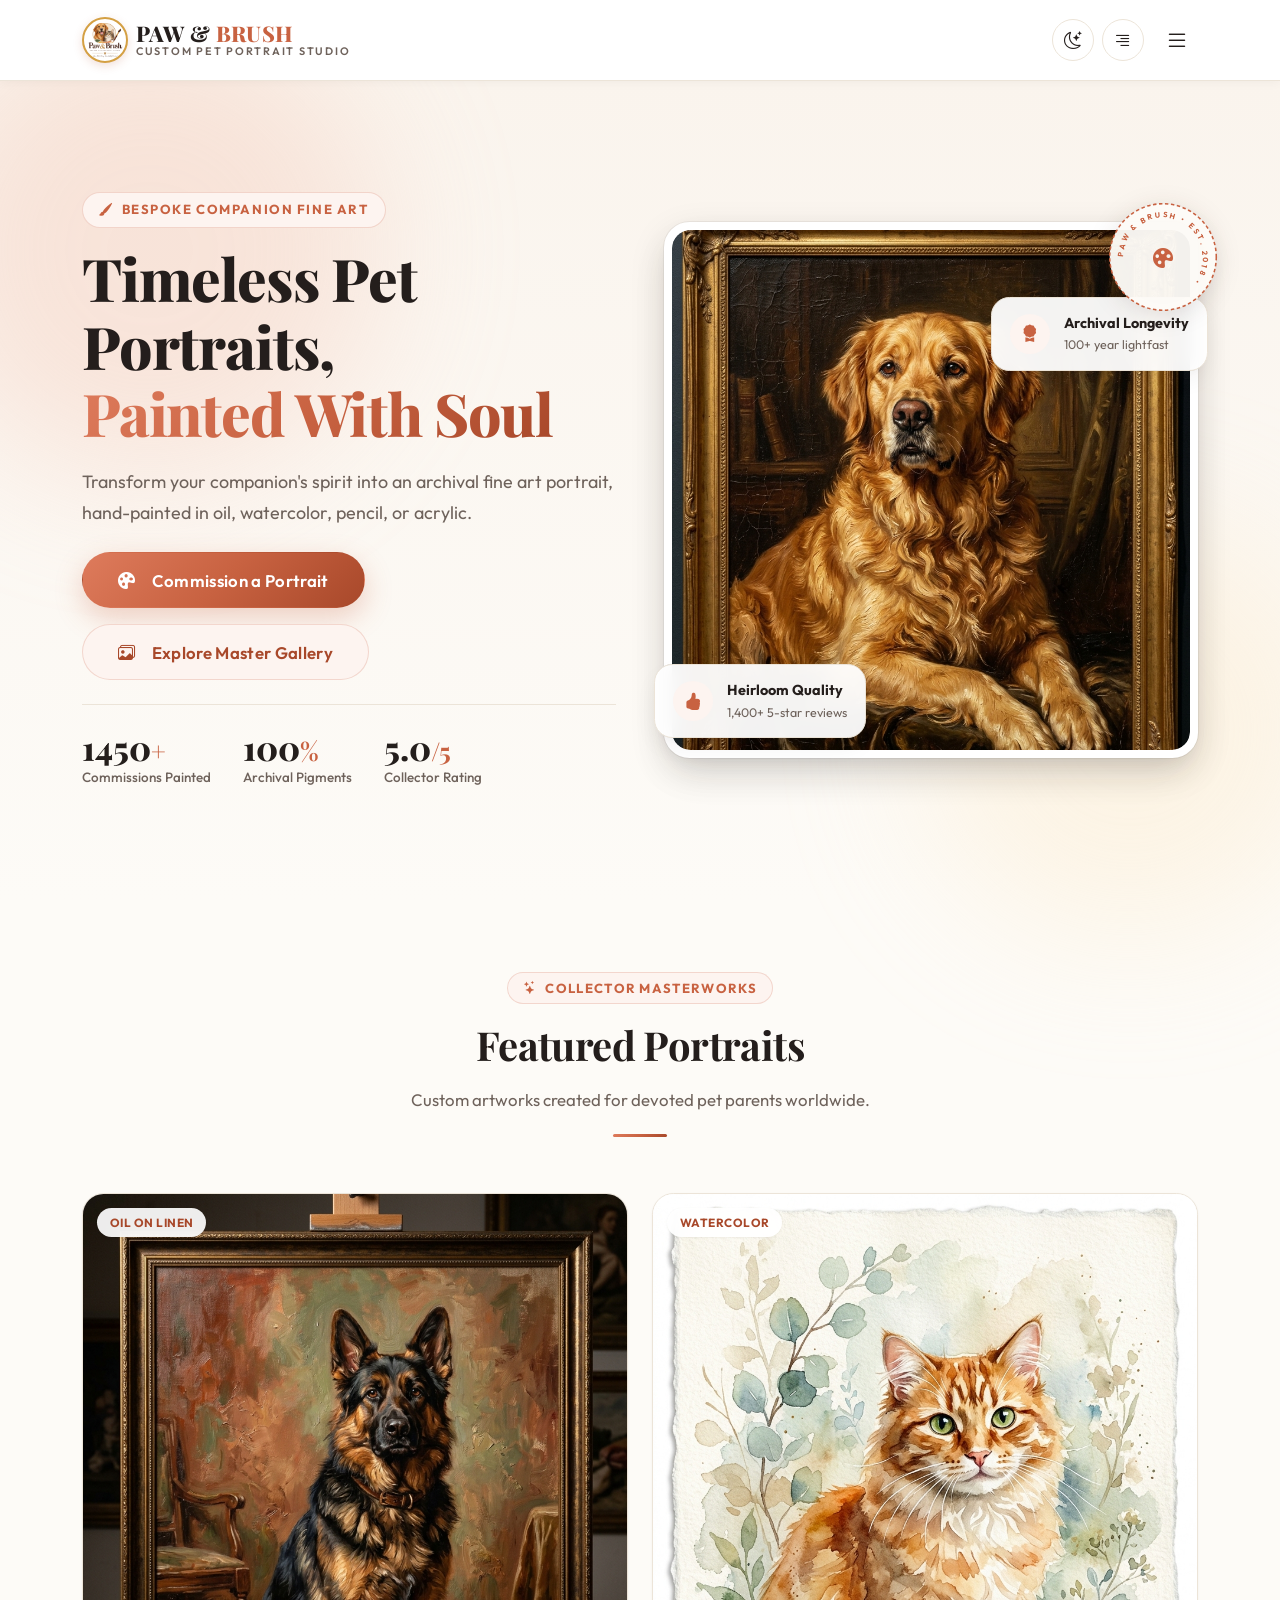
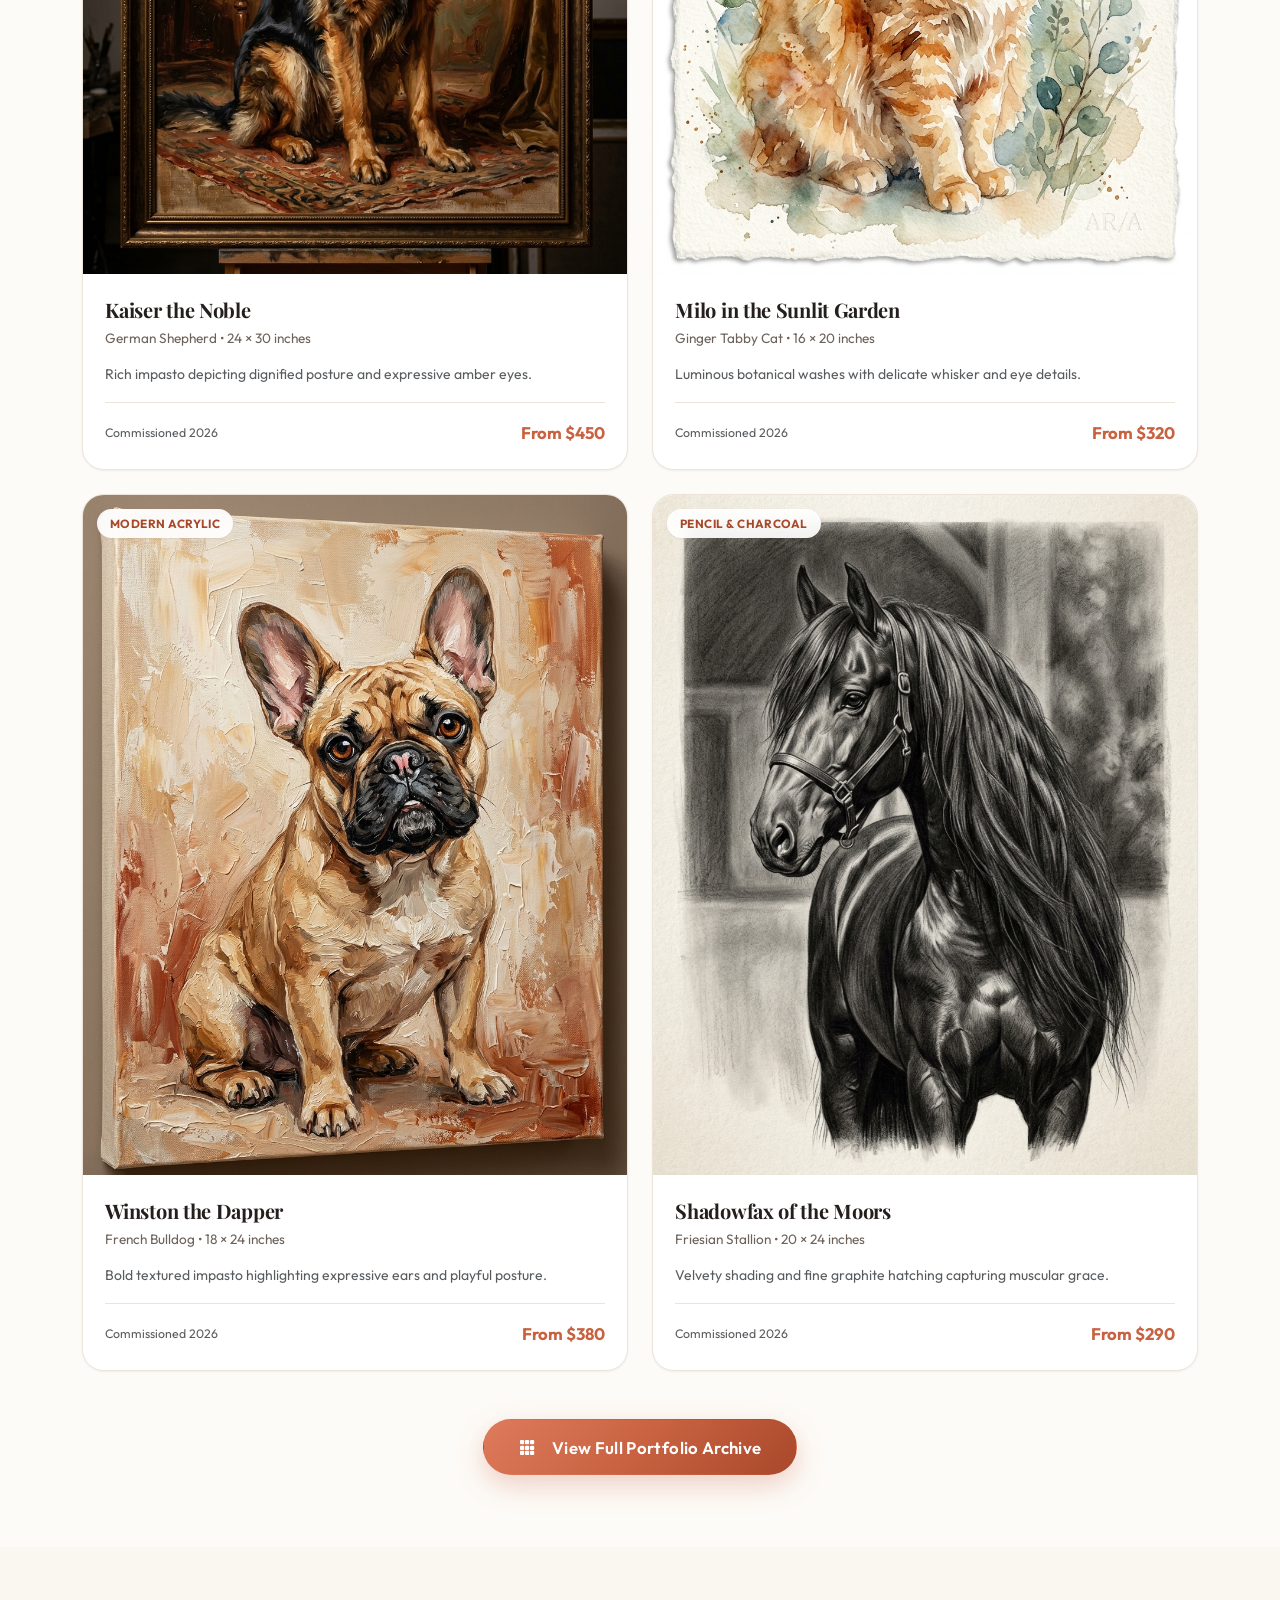
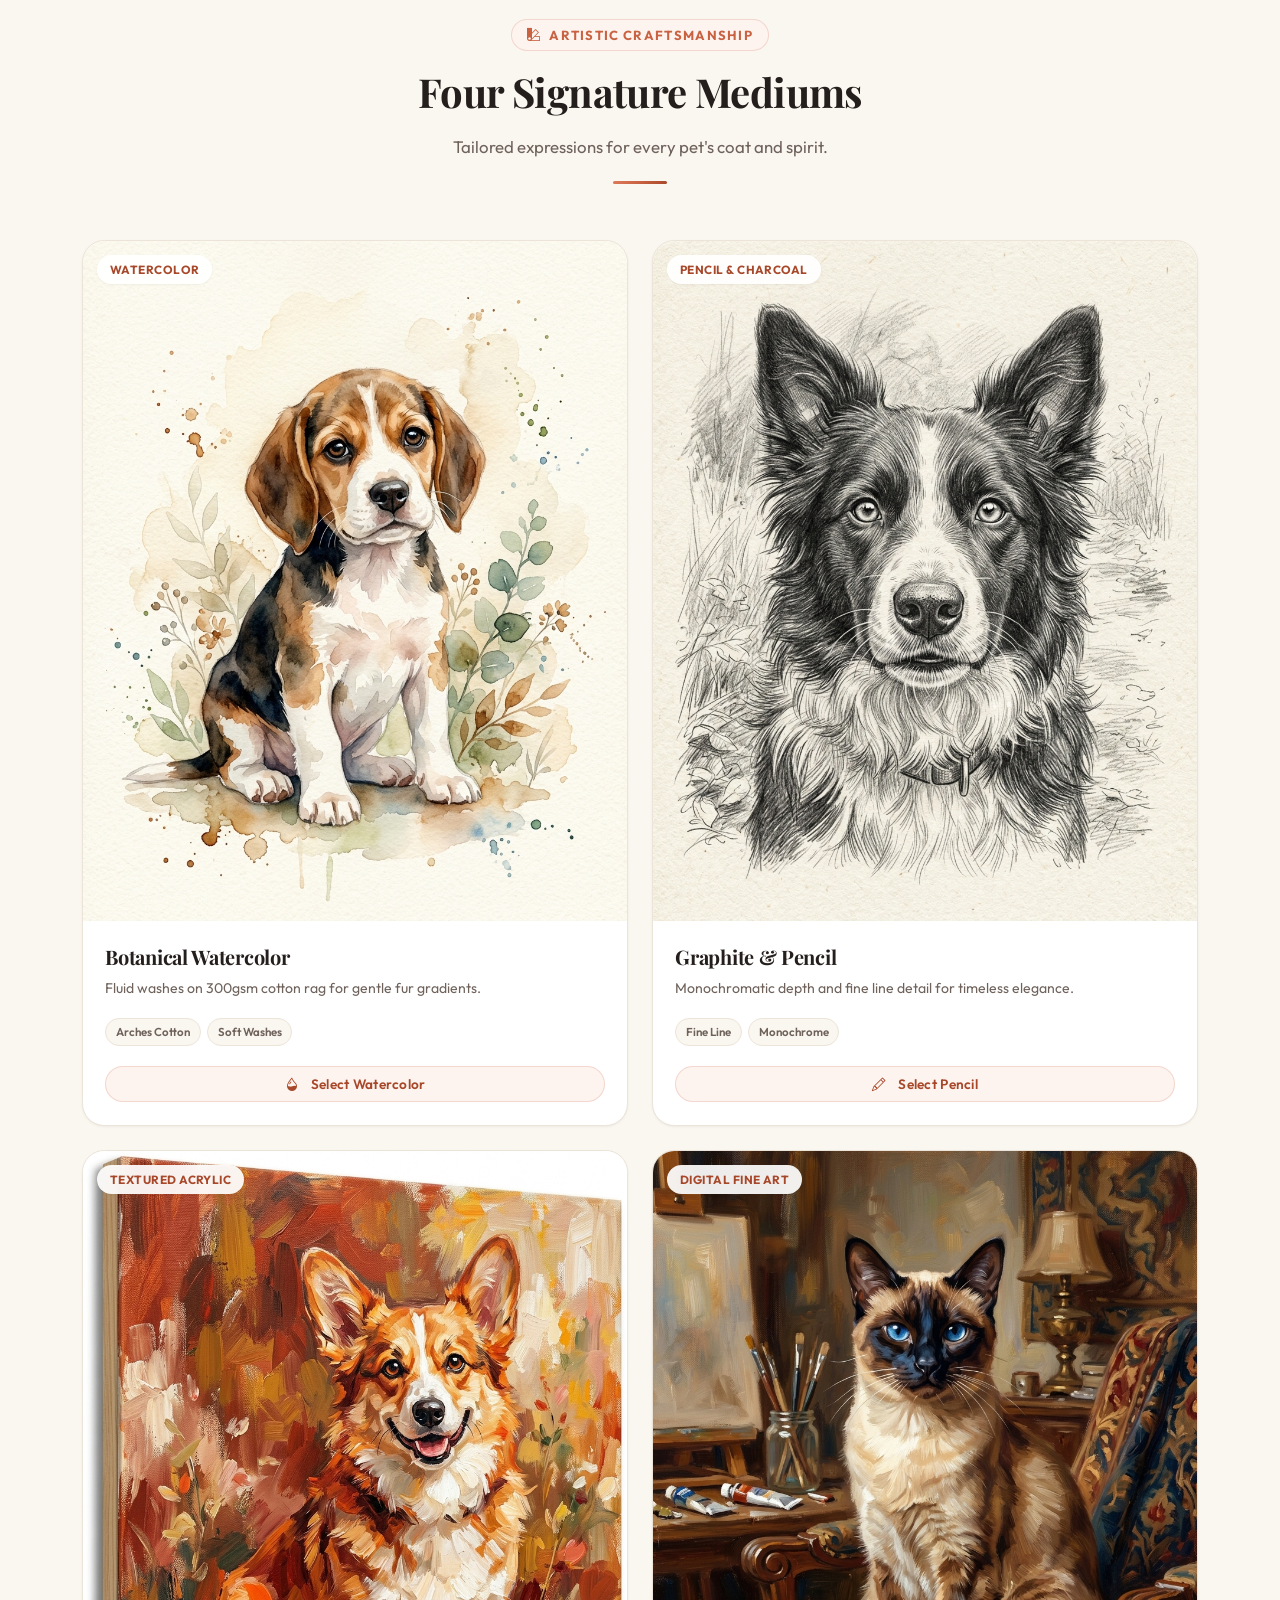
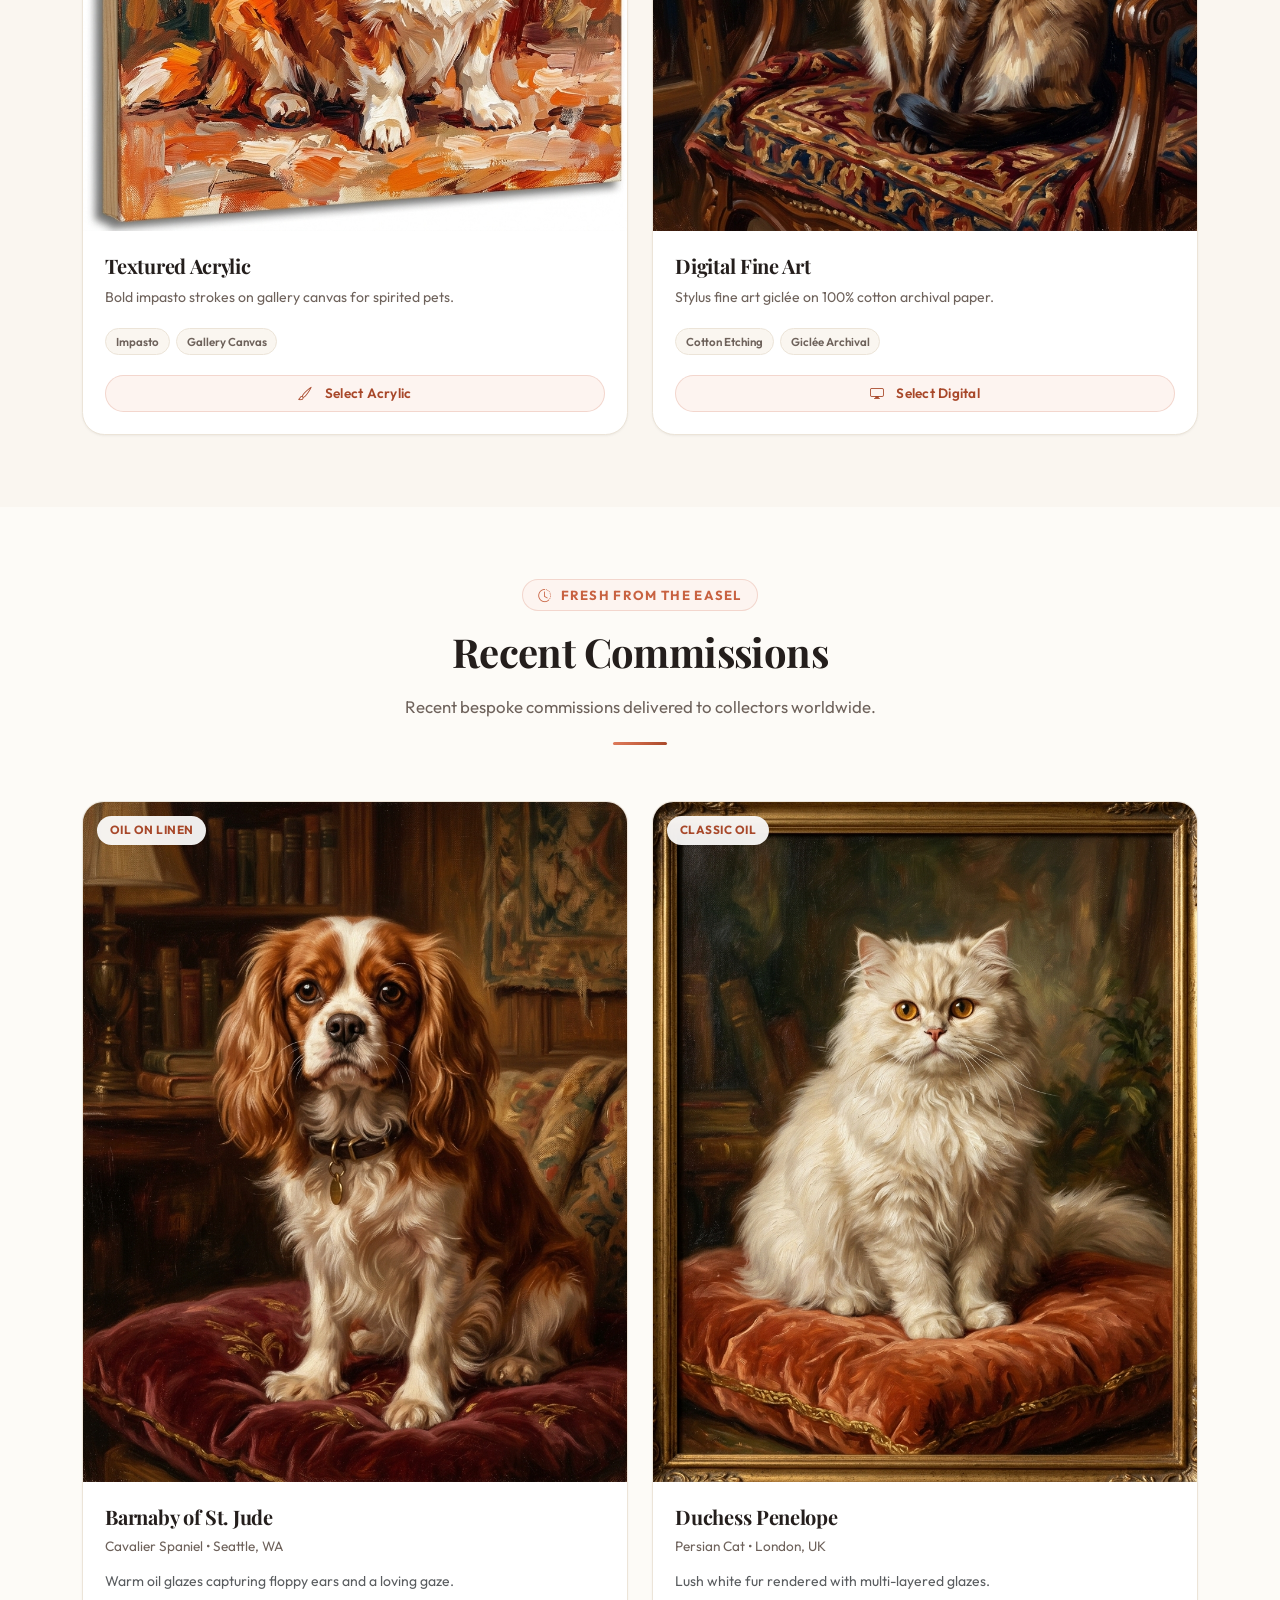
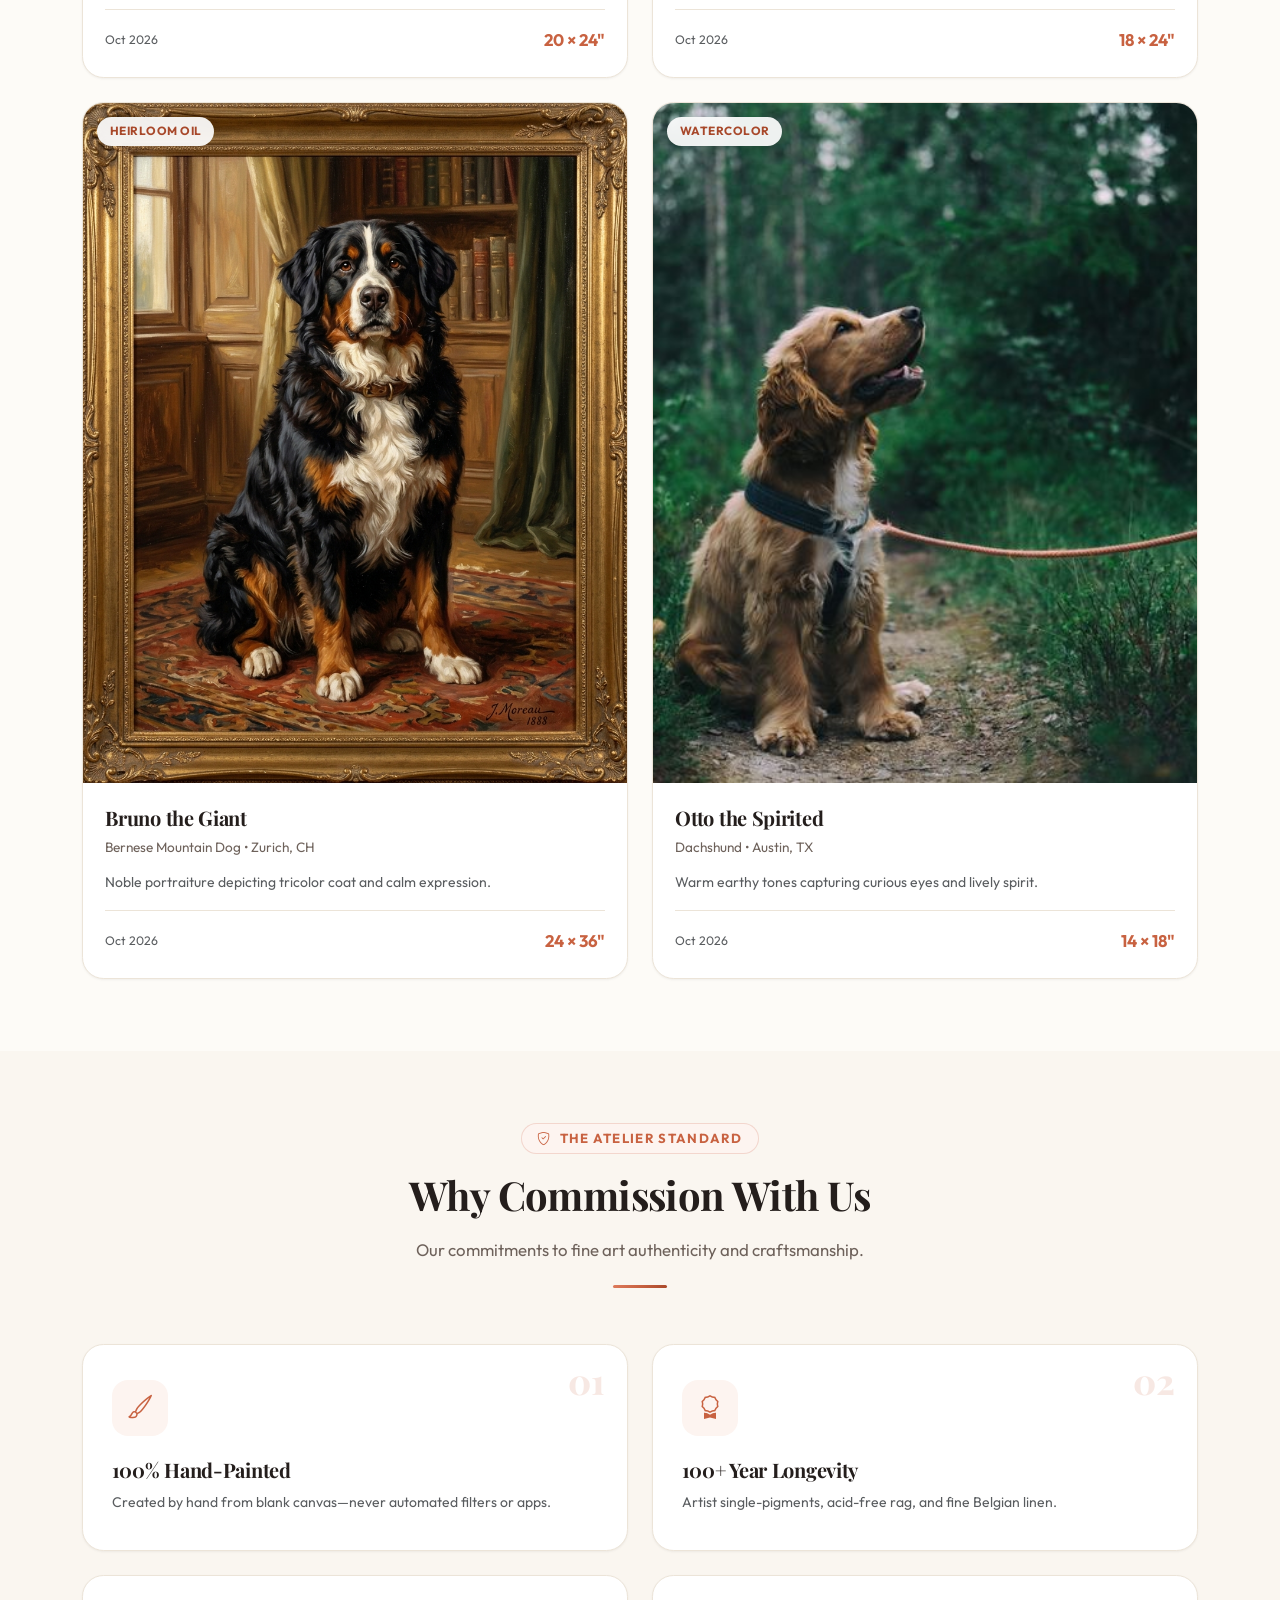
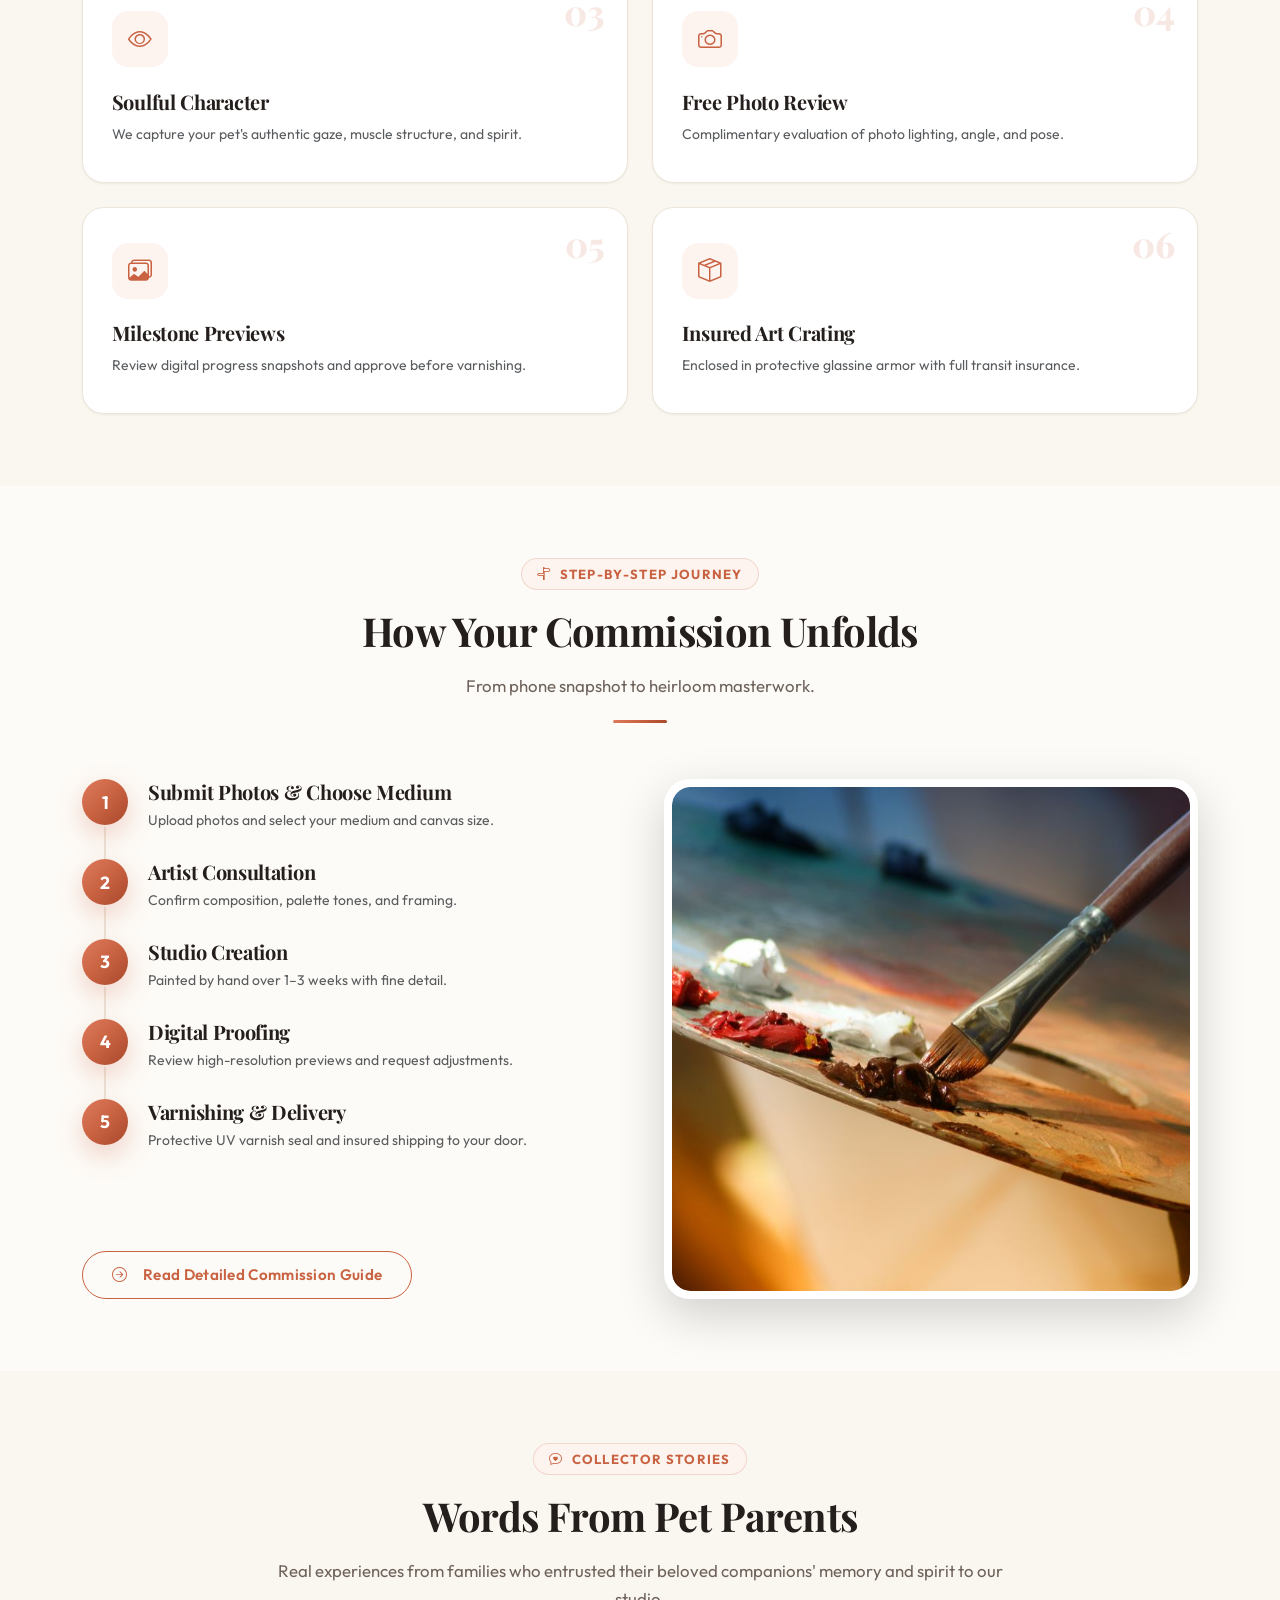
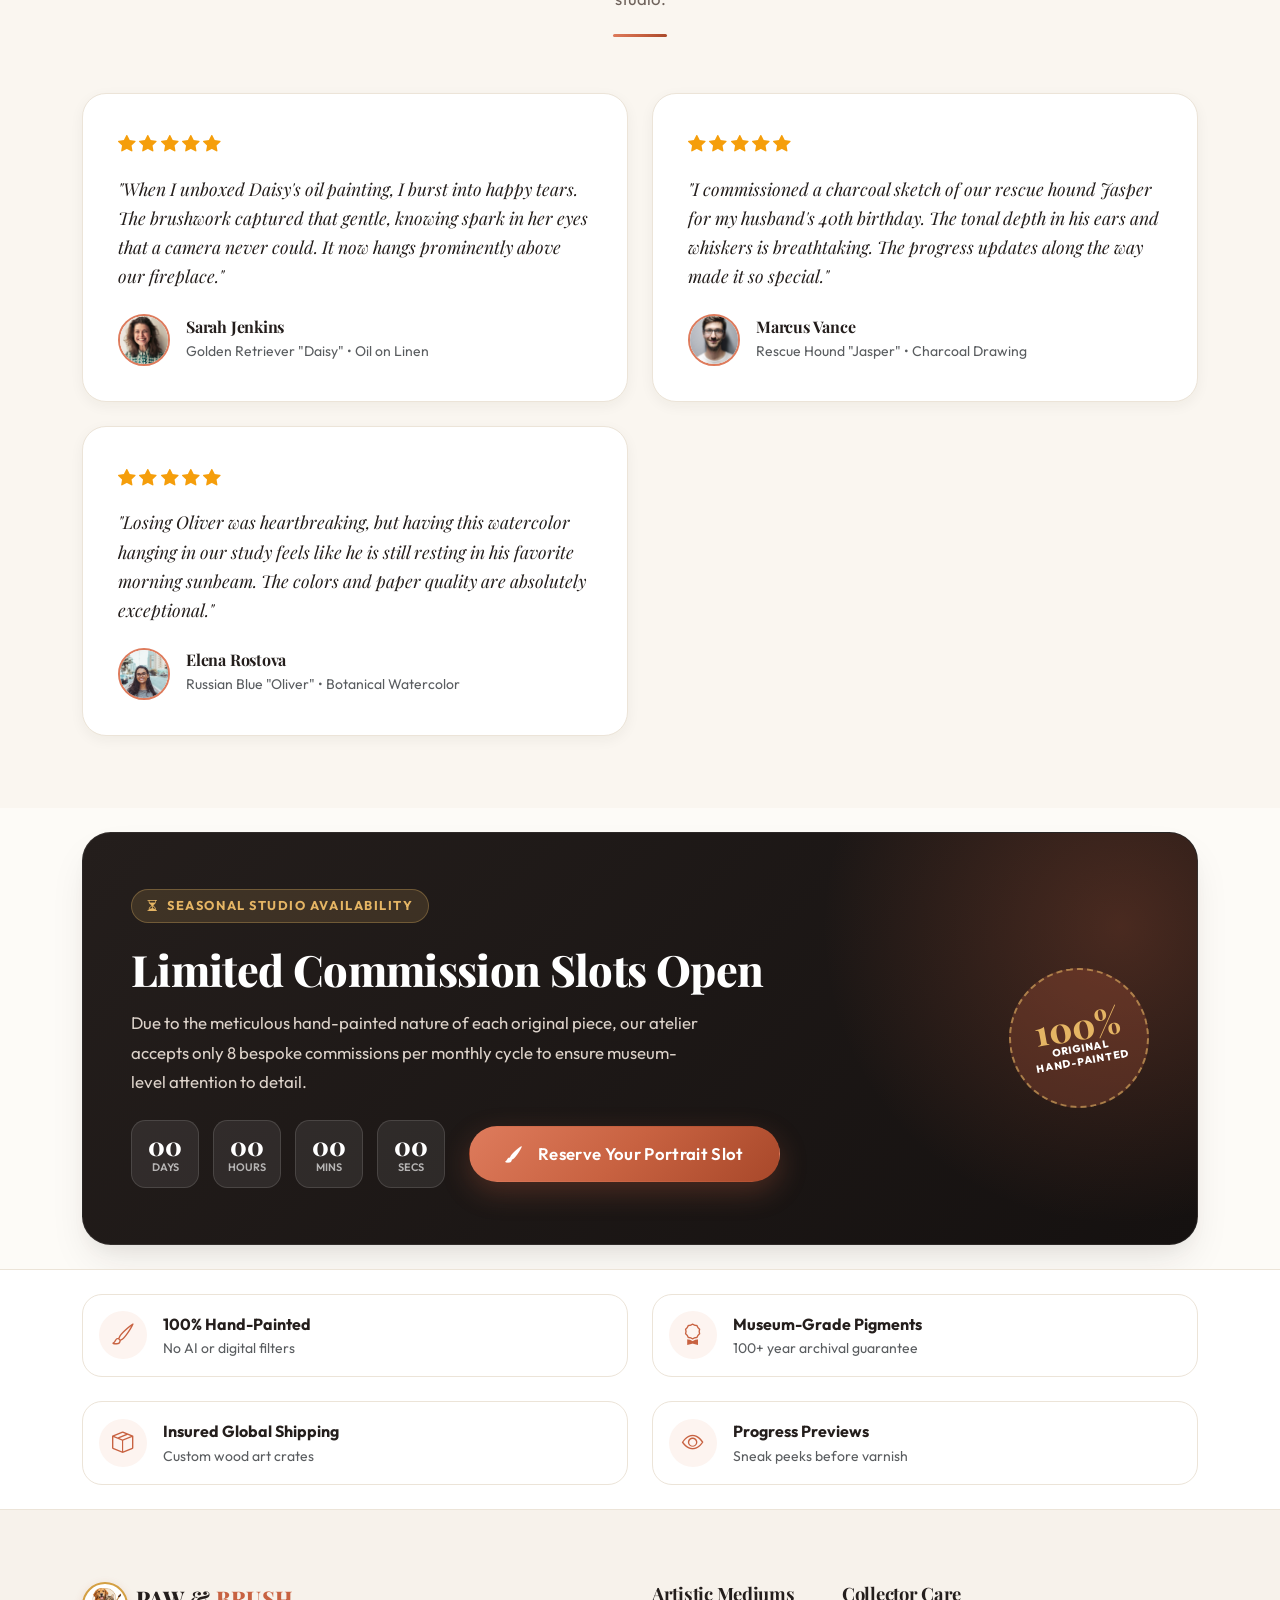
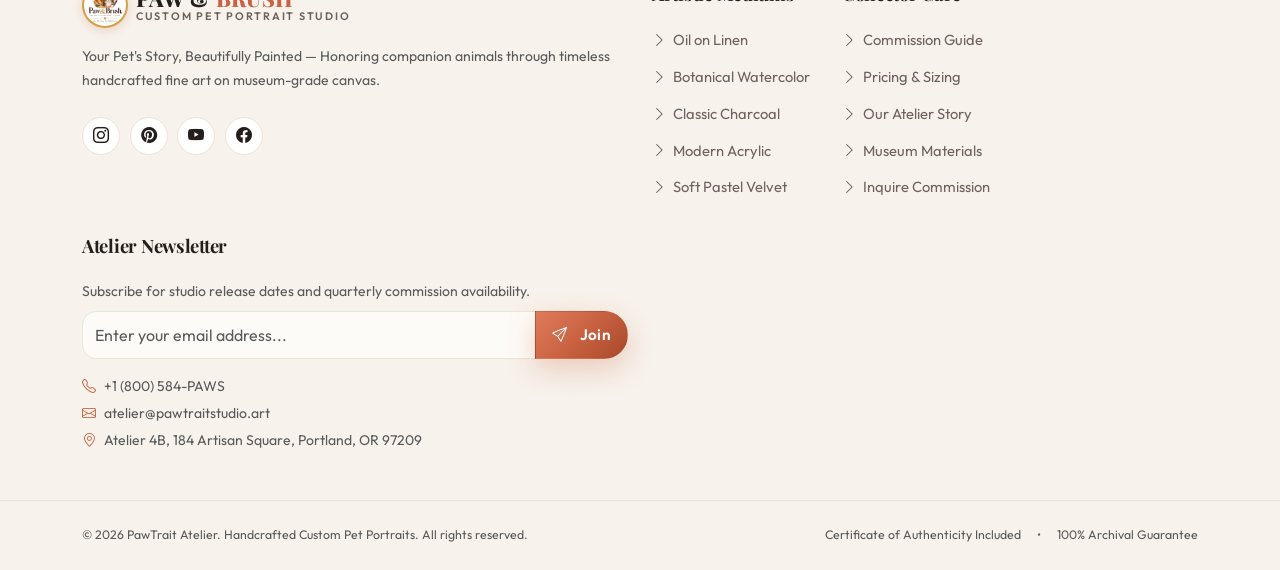
==== commit 481449b7: "first commit" ====
--- a/index.html
+++ b/index.html
@@ -288,8 +288,8 @@
           <div class="col-md-6 col-lg-3">
             <div class="medium-card">
               <div class="medium-media">
+                <img src="assets/images/portraits/medium_watercolor_beagle.jpg" alt="Beagle puppy soft watercolor painting" loading="lazy">
                 <span class="medium-badge">Watercolor</span>
-                <img src="assets/images/portraits/medium_watercolor_beagle.jpg" alt="Beagle puppy soft watercolor painting" loading="lazy">
               </div>
               <div class="medium-body">
                 <h3 class="medium-title">Botanical Watercolor</h3>
@@ -309,8 +309,8 @@
           <div class="col-md-6 col-lg-3">
             <div class="medium-card">
               <div class="medium-media">
+                <img src="assets/images/portraits/medium_pencil_collie.jpg" alt="Border Collie graphite pencil sketch" loading="lazy">
                 <span class="medium-badge">Pencil &amp; Charcoal</span>
-                <img src="assets/images/portraits/medium_pencil_collie.jpg" alt="Border Collie graphite pencil sketch" loading="lazy">
               </div>
               <div class="medium-body">
                 <h3 class="medium-title">Graphite &amp; Pencil</h3>
@@ -330,8 +330,8 @@
           <div class="col-md-6 col-lg-3">
             <div class="medium-card">
               <div class="medium-media">
+                <img src="assets/images/portraits/medium_acrylic_corgi.jpg" alt="Welsh Corgi vibrant textured acrylic painting" loading="lazy">
                 <span class="medium-badge">Textured Acrylic</span>
-                <img src="assets/images/portraits/medium_acrylic_corgi.jpg" alt="Welsh Corgi vibrant textured acrylic painting" loading="lazy">
               </div>
               <div class="medium-body">
                 <h3 class="medium-title">Textured Acrylic</h3>
@@ -351,8 +351,8 @@
           <div class="col-md-6 col-lg-3">
             <div class="medium-card">
               <div class="medium-media">
+                <img src="assets/images/portraits/medium_digital_siamese.jpg" alt="Regal Siamese cat digital painting with painterly brushwork" loading="lazy">
                 <span class="medium-badge">Digital Fine Art</span>
-                <img src="assets/images/portraits/medium_digital_siamese.jpg" alt="Regal Siamese cat digital painting with painterly brushwork" loading="lazy">
               </div>
               <div class="medium-body">
                 <h3 class="medium-title">Digital Fine Art</h3>
--- a/assets/css/style.css
+++ b/assets/css/style.css
@@ -1022,10 +1022,10 @@
 .h1-photo-wrap {
   position: relative;
   z-index: 2;
-  max-width: 490px;
+  max-width: 580px;
   width: 100%;
   margin-inline-start: auto;
-  margin-inline-end: auto;
+  margin-inline-end: 0;
 }
 .h1-frame {
   position: relative;
@@ -1052,10 +1052,10 @@
 /* Process Step Image Frame (Section 6) */
 .process-frame {
   width: 100%;
-  max-width: 520px;
+  max-width: 100%;
   height: 100%;
   min-height: 520px;
-  margin-inline: auto;
+  margin-inline: 0;
   border-radius: 1.6rem;
   border: 8px solid var(--surface);
   background: var(--surface);
@@ -1328,6 +1328,16 @@
   text-transform: uppercase;
   color: var(--brand-dark);
   box-shadow: var(--shadow-xs);
+  z-index: 10;
+  pointer-events: none;
+  opacity: 1 !important;
+  visibility: visible !important;
+}
+.medium-card:hover .medium-badge,
+.portrait-card:hover .portrait-badge {
+  z-index: 10 !important;
+  opacity: 1 !important;
+  visibility: visible !important;
 }
 .medium-body {
   padding: 1.4rem;
--- a/assets/css/dark-mode.css
+++ b/assets/css/dark-mode.css
@@ -116,7 +116,17 @@
   background: rgba(20, 17, 16, 0.98);
 }
 [data-bs-theme="dark"] .brand-name-top {
-  color: #FBF8F4;
+  color: #FBF8F4 !important;
+}
+[data-bs-theme="dark"] .brand-name-accent {
+  color: #E2886A !important;
+}
+[data-bs-theme="dark"] .brand-name-sub,
+[data-bs-theme="dark"] .navbar-brand .brand-name-sub,
+[data-bs-theme="dark"] .footer-brand .brand-name-sub {
+  color: #ECE5DE !important;
+  opacity: 0.95;
+  font-weight: 600;
 }
 [data-bs-theme="dark"] .navbar-nav .nav-link {
   color: #FBF8F4 !important;
@@ -176,6 +186,7 @@
   background: rgba(20, 17, 16, 0.88);
   color: #DE7B5C;
   border: 1px solid rgba(222, 123, 92, 0.25);
+  z-index: 10;
 }
 [data-bs-theme="dark"] .medium-tag {
   background: #181412;
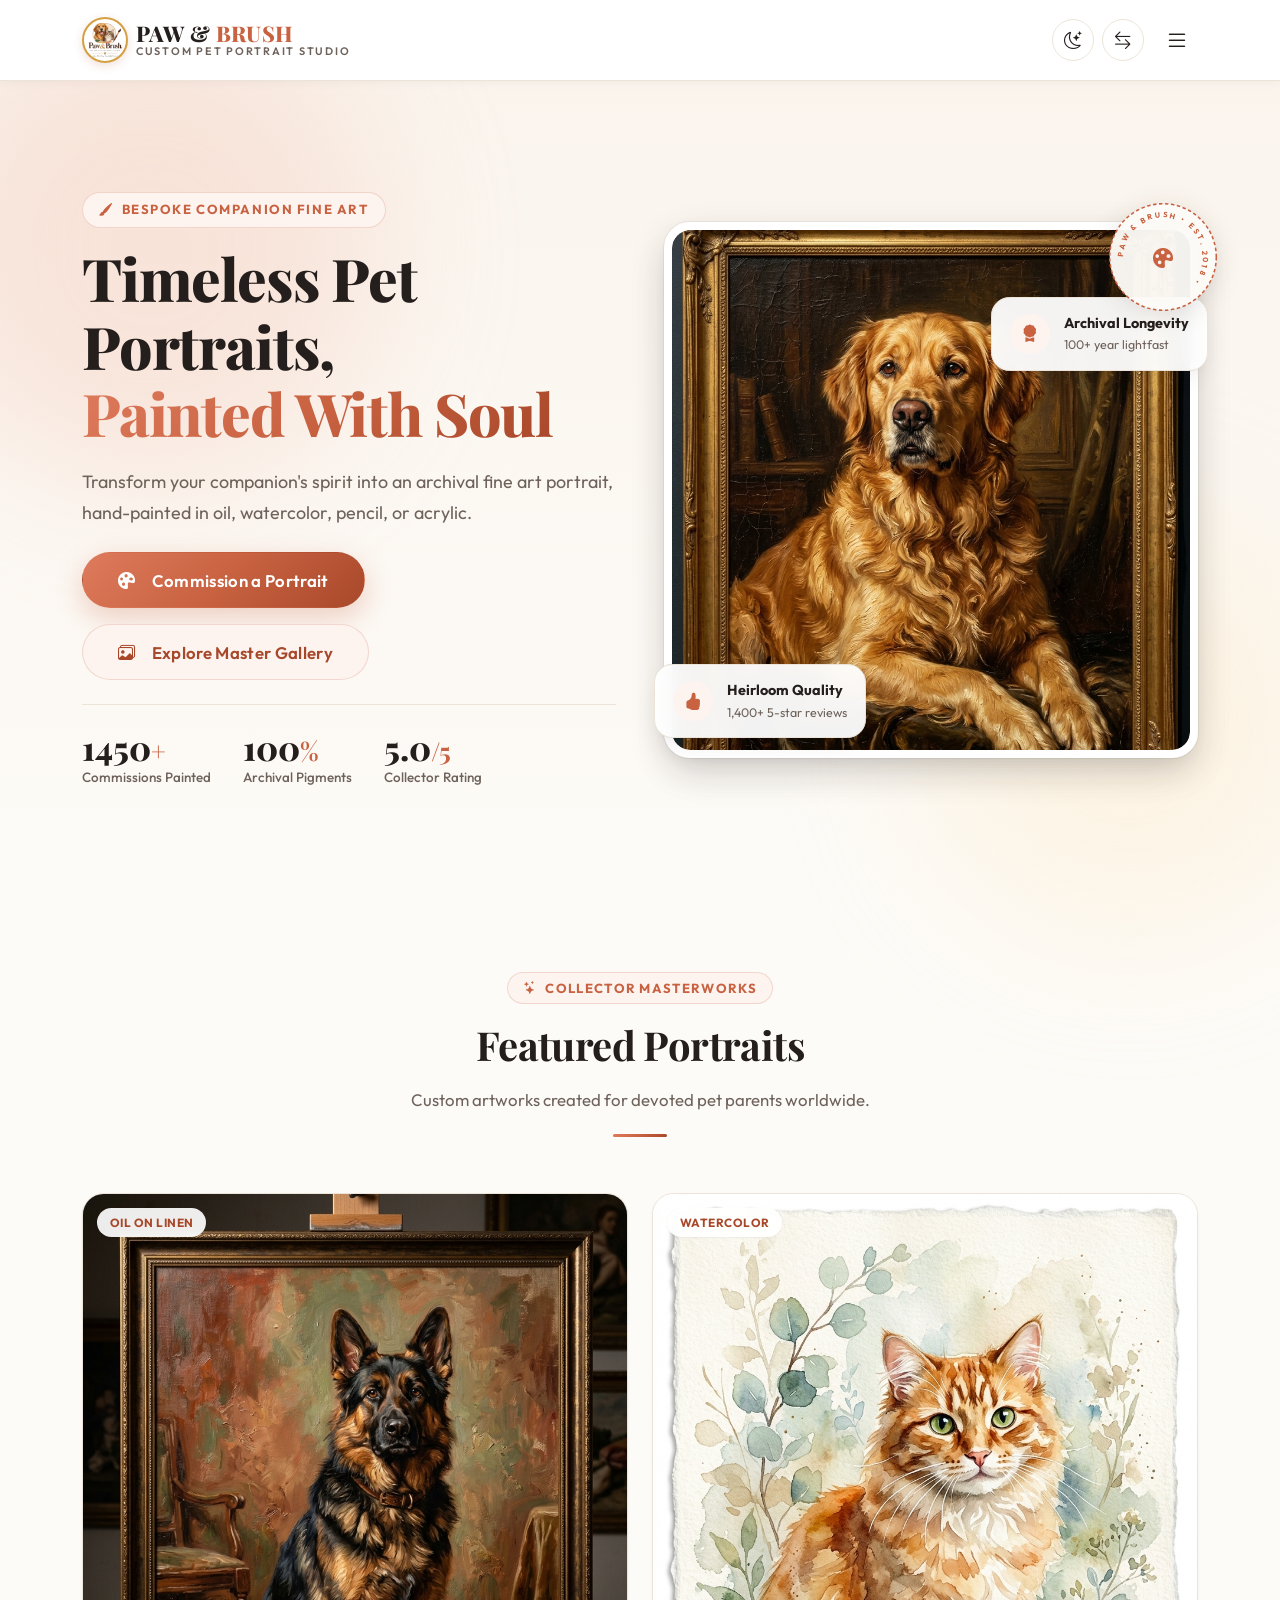
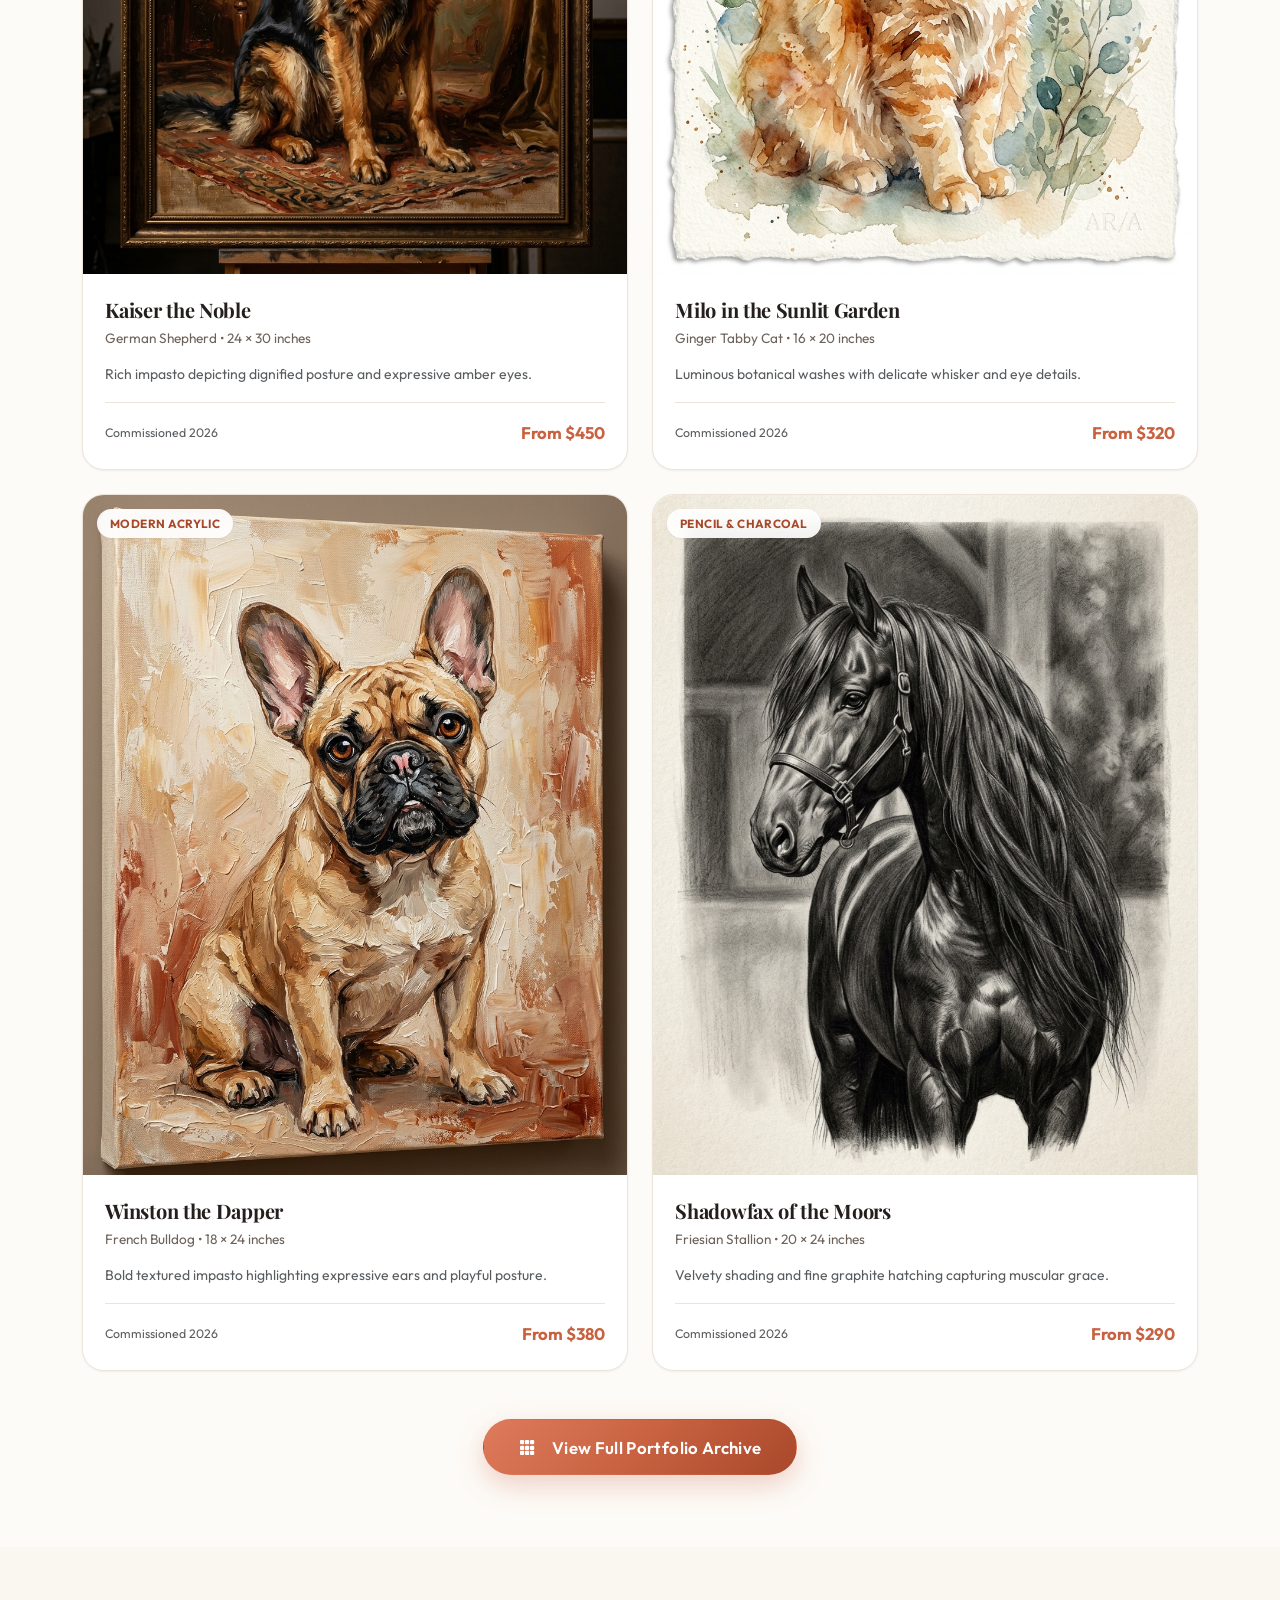
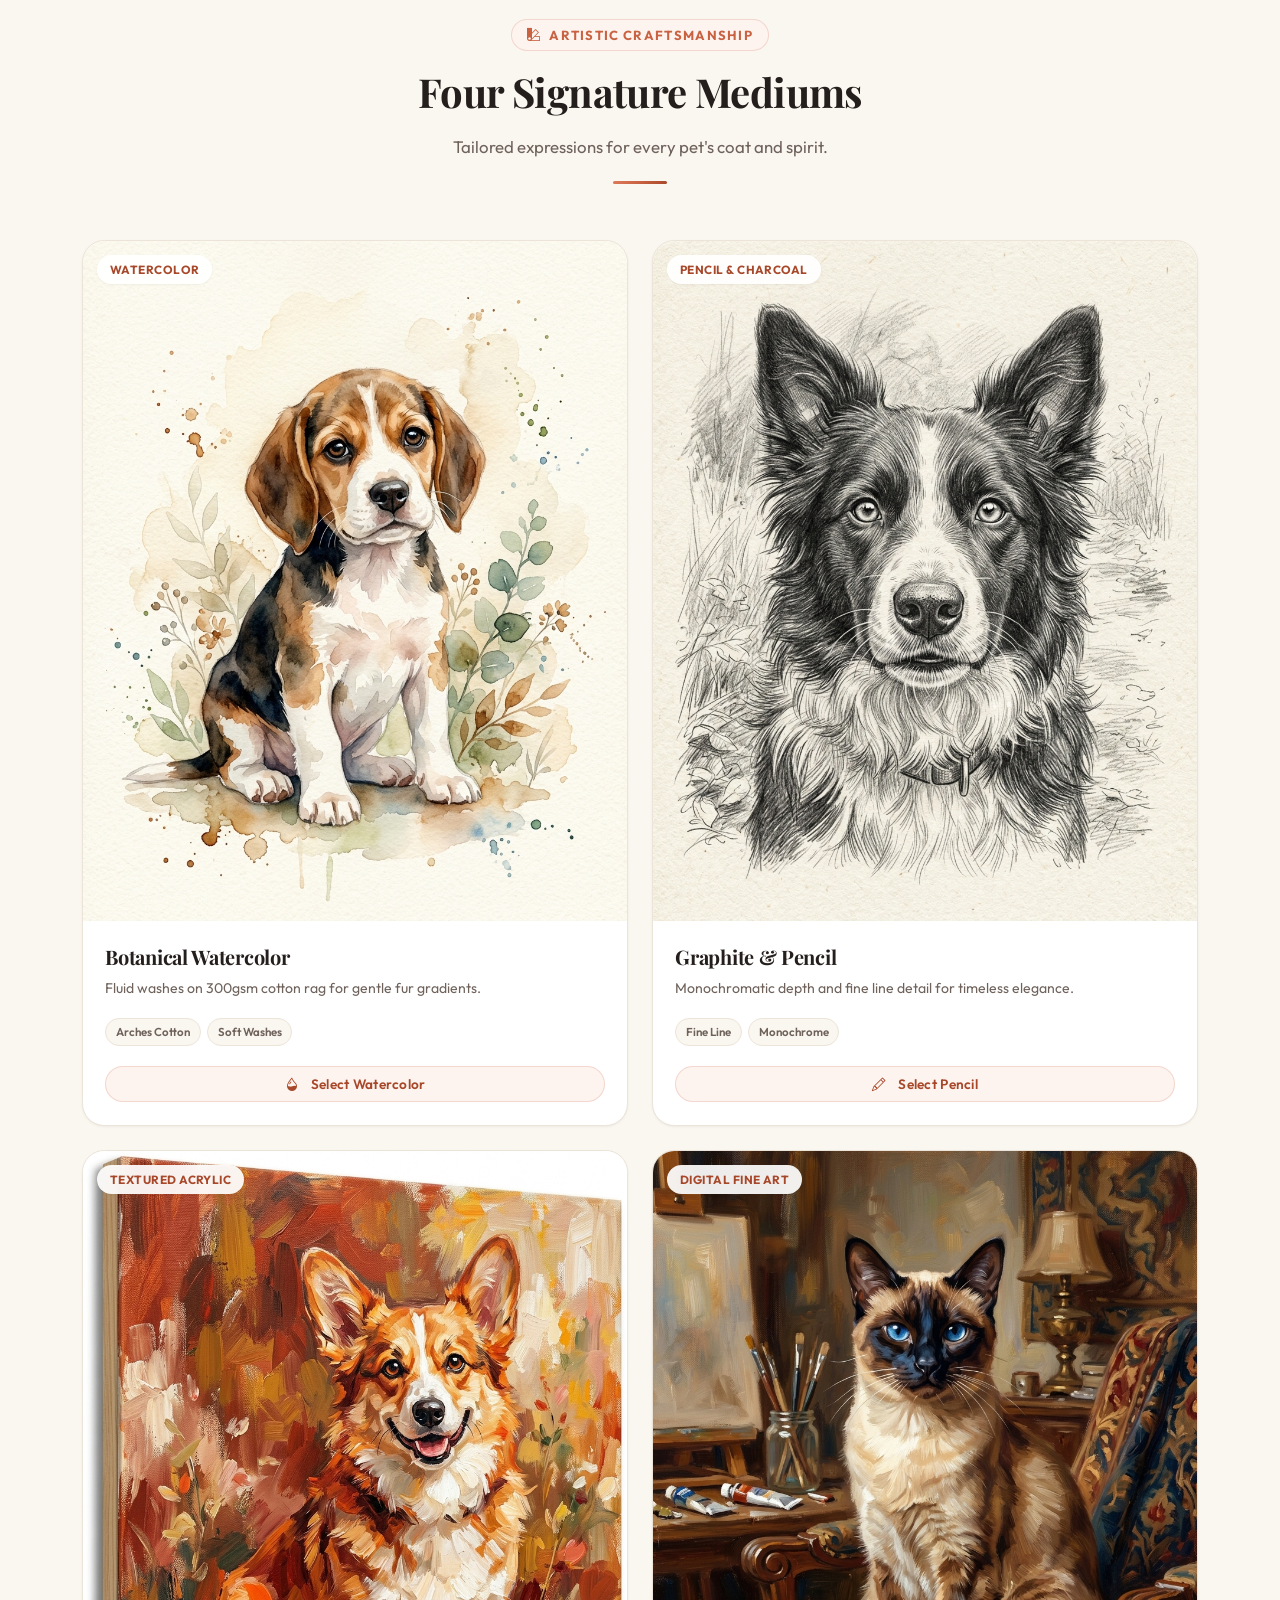
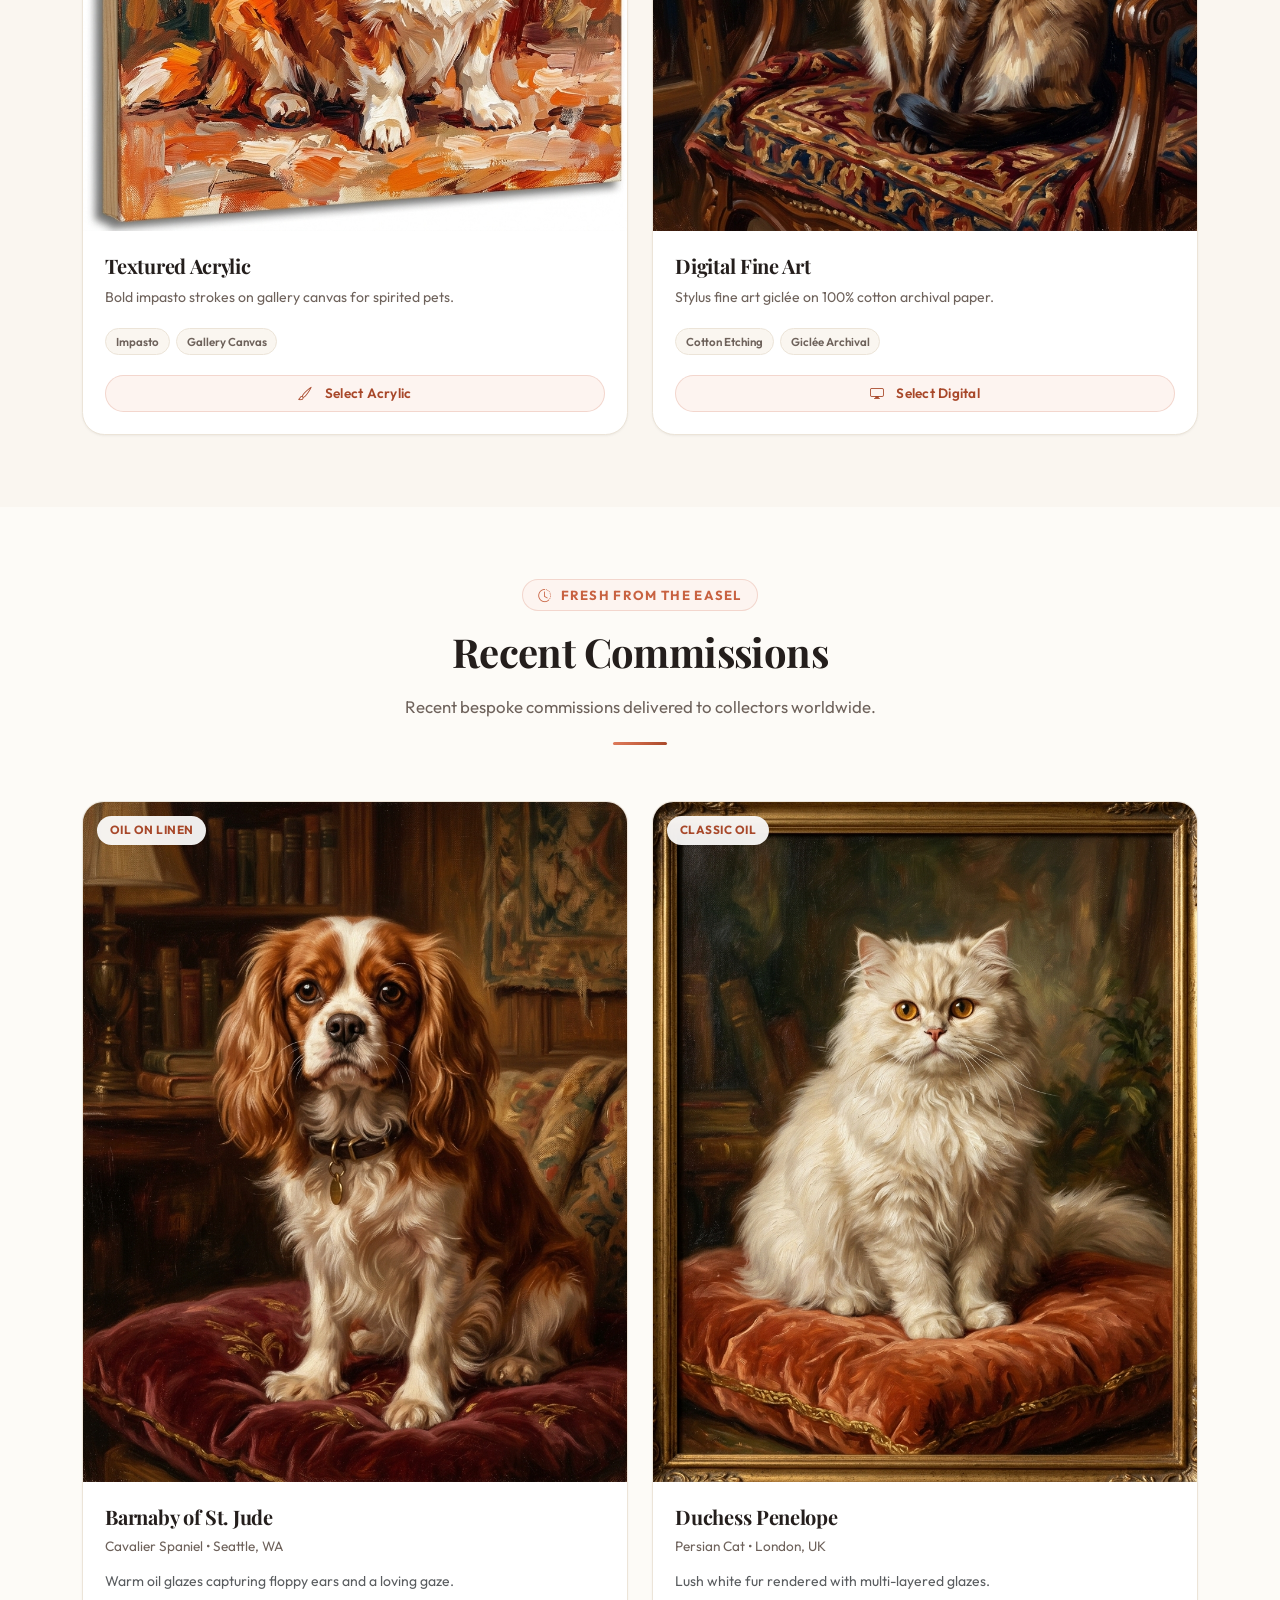
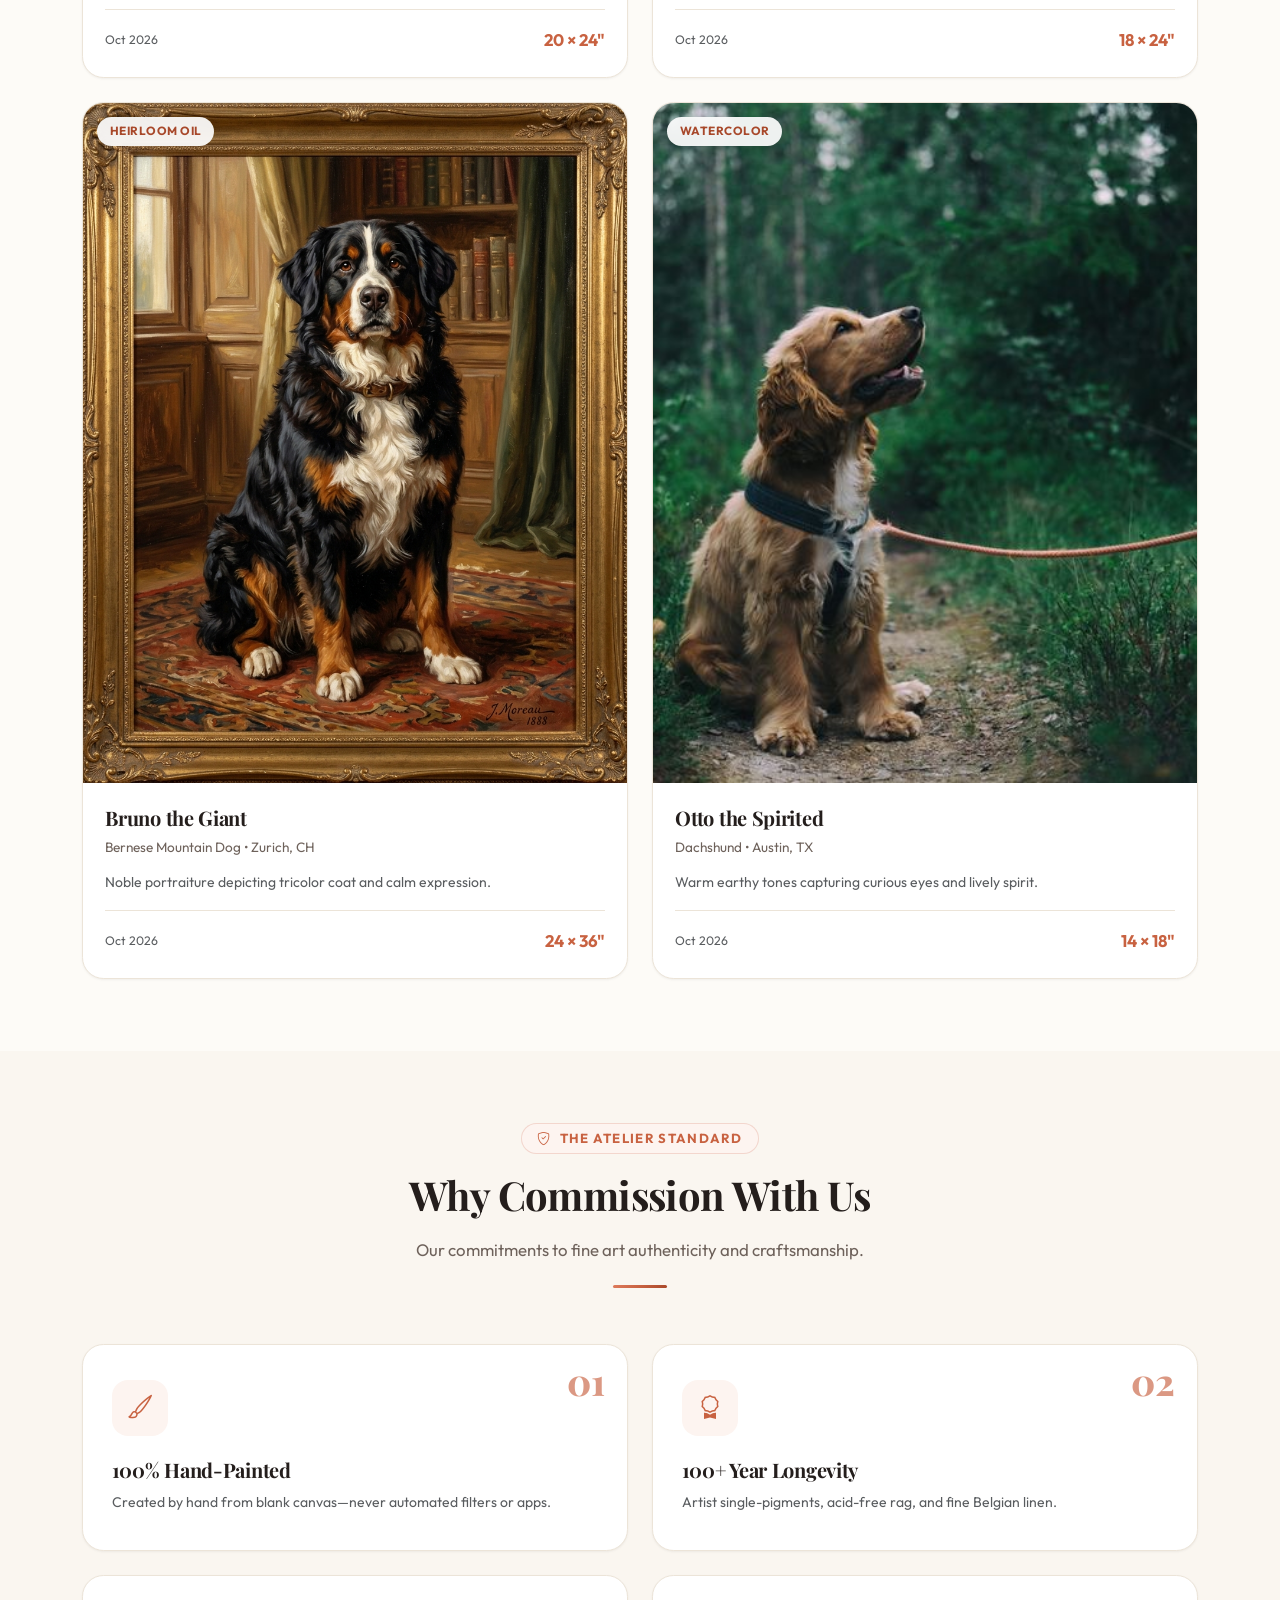
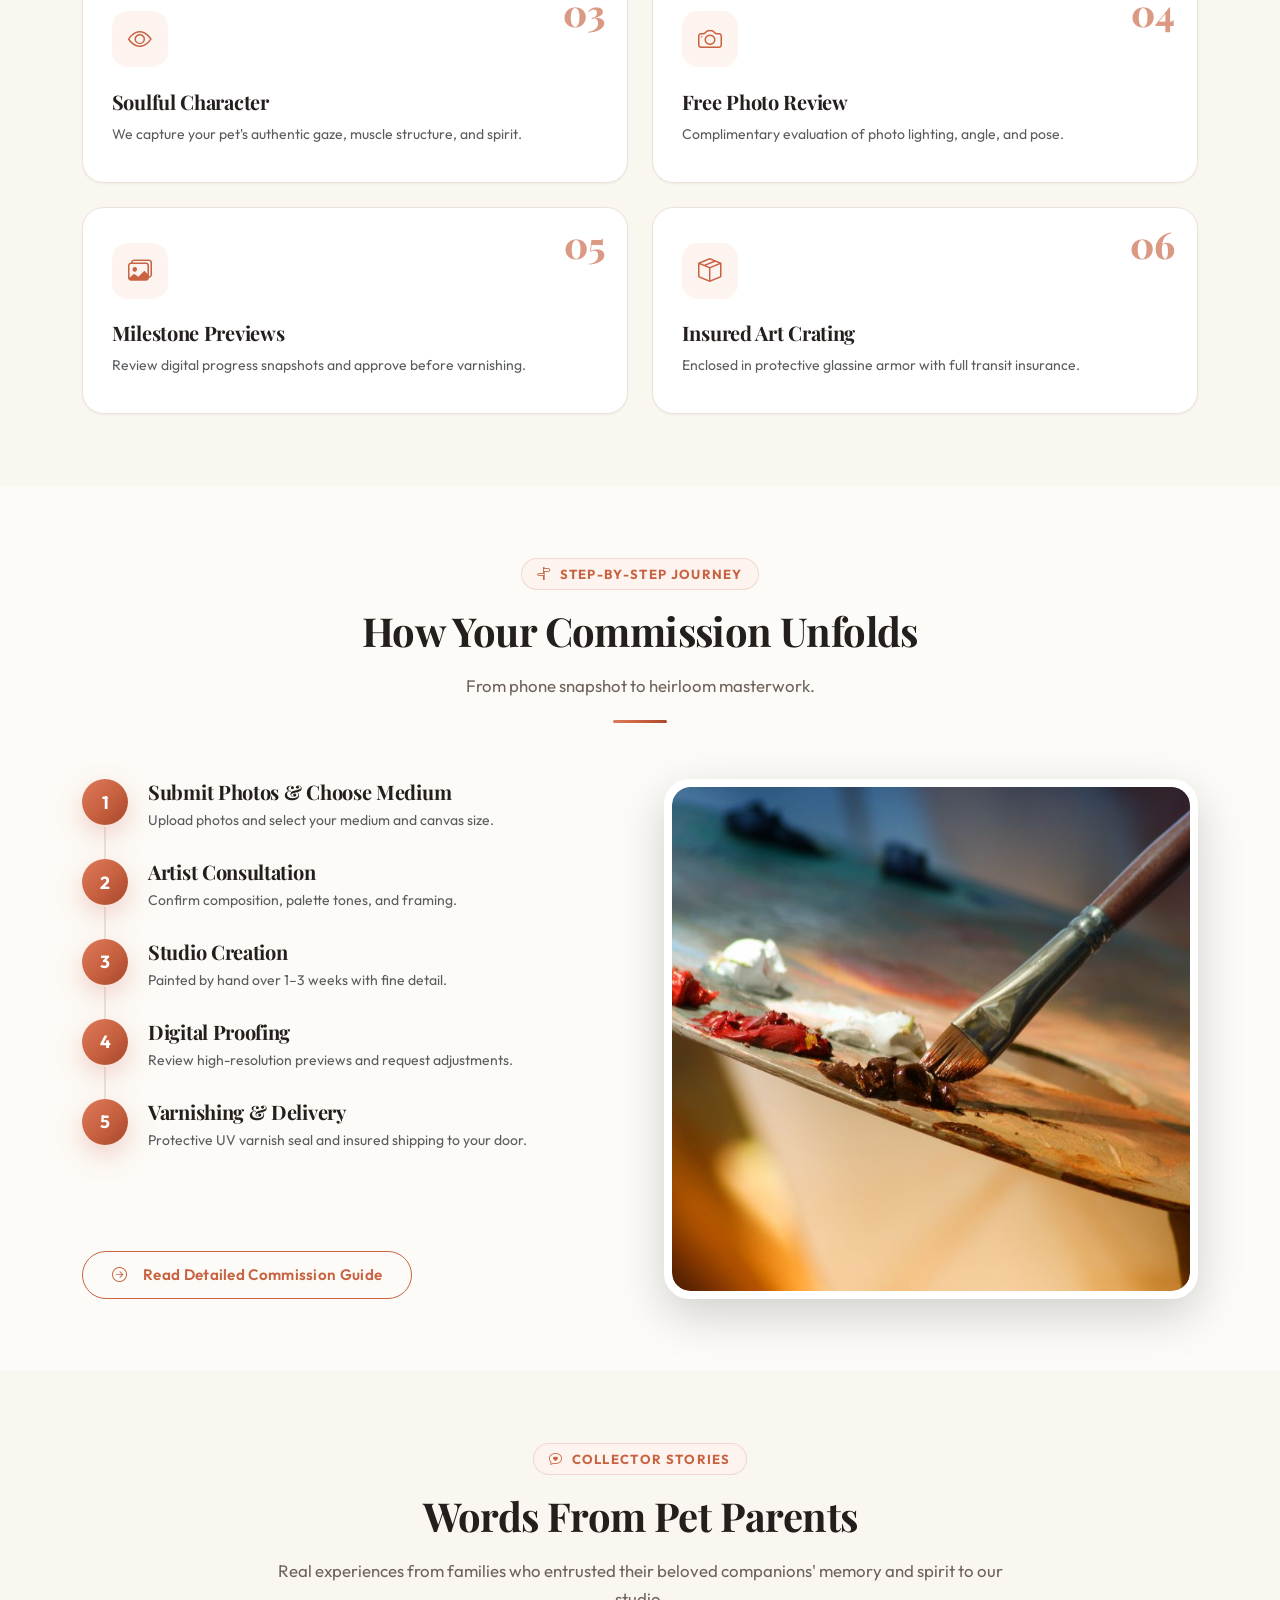
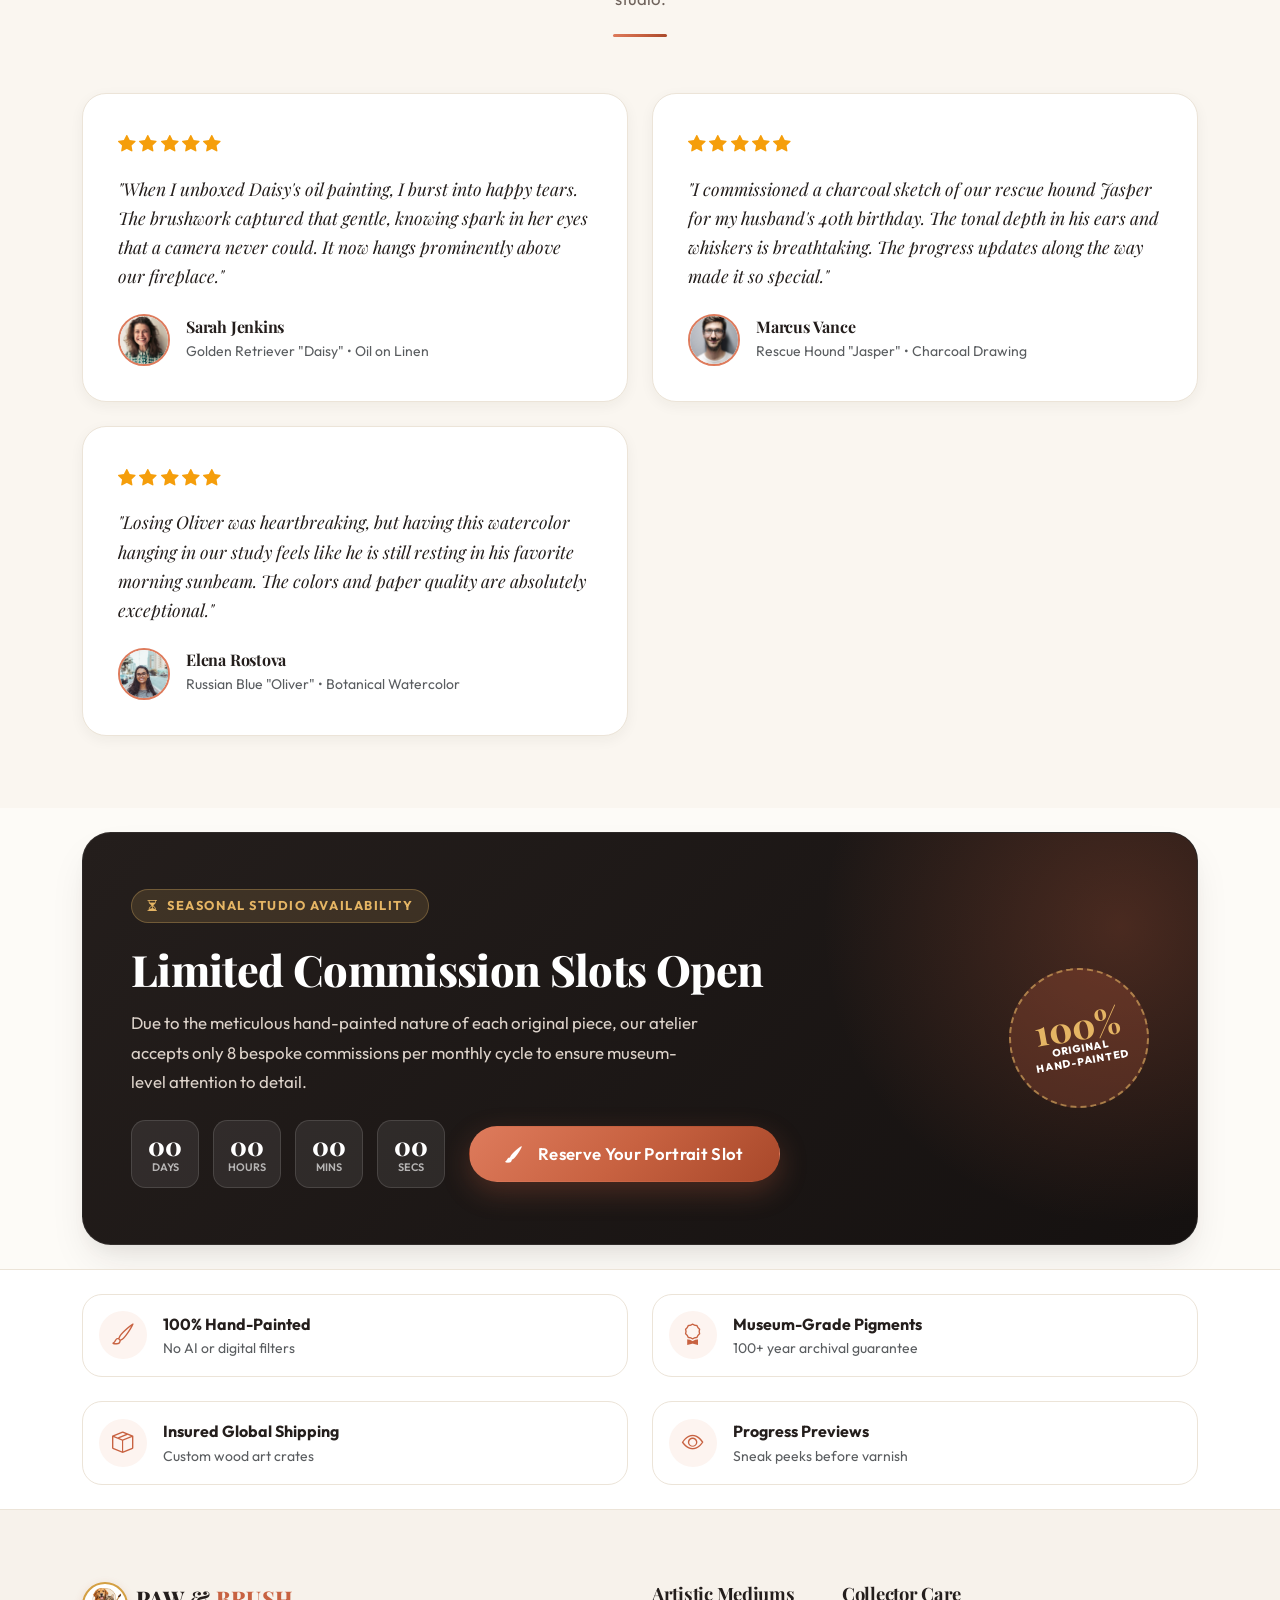
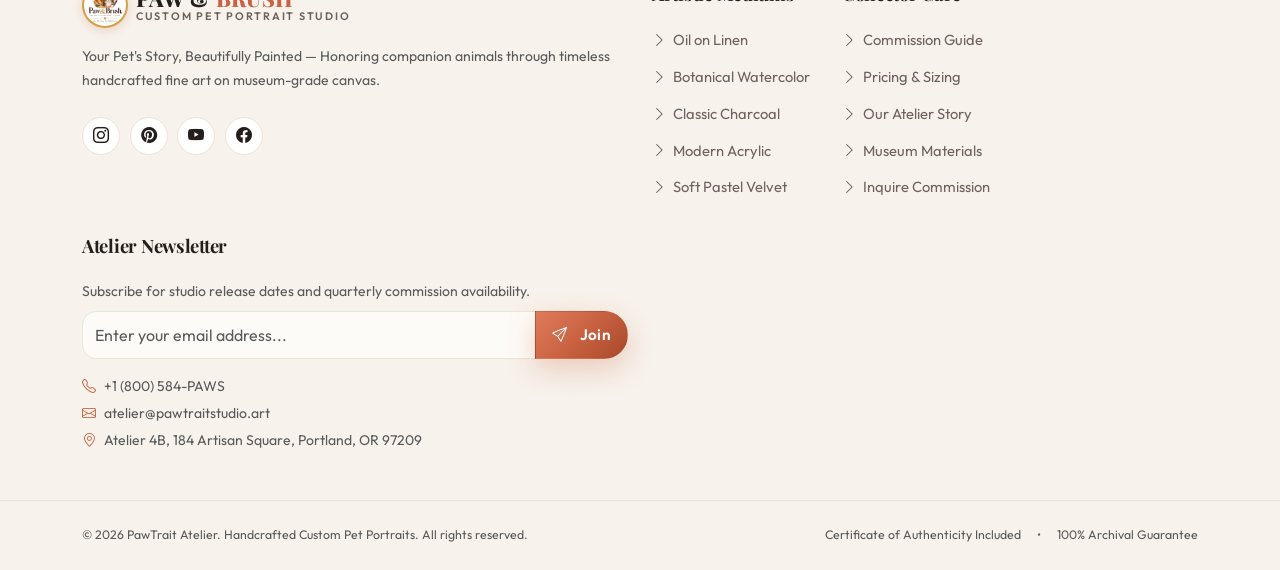
==== commit 69836260: "first commit" ====
--- a/index.html
+++ b/index.html
@@ -60,7 +60,8 @@
       <div class="preloader-emblem">
         <div class="preloader-spin-ring"></div>
         <div class="preloader-badge-center">
-          <img src="assets/images/logo/logo.png" alt="Paw & Brush Custom Pet Portrait Studio" class="preloader-logo-img" width="100" height="100">
+          <img src="assets/images/logo/logo.png" alt="Paw & Brush Custom Pet Portrait Studio" class="preloader-logo-img logo-light-only" width="100" height="100">
+          <img src="assets/images/logo/logo-dark.png" alt="Paw & Brush Custom Pet Portrait Studio" class="preloader-logo-img logo-dark-only" width="100" height="100">
         </div>
       </div>
       <div class="preloader-brand">
--- a/assets/css/style.css
+++ b/assets/css/style.css
@@ -589,6 +589,12 @@
   object-position: center 20%;
   display: block;
 }
+.logo-light-only {
+  display: block !important;
+}
+.logo-dark-only {
+  display: none !important;
+}
 
 /* Nav Links */
 .navbar-nav {
@@ -659,24 +665,45 @@
   gap: 0.75rem;
   transition: all 0.2s ease;
 }
+@media (min-width: 992px) {
+  .custom-nav-dropdown:hover .dropdown-menu {
+    display: block !important;
+    opacity: 1 !important;
+    visibility: visible !important;
+  }
+}
+
 .custom-nav-dropdown .dropdown-item i {
   font-size: 1.1rem;
   color: var(--brand);
 }
 .custom-nav-dropdown .dropdown-item .item-title {
   display: block;
-  font-weight: 600;
+  font-weight: 700;
+  color: var(--ink);
 }
 .custom-nav-dropdown .dropdown-item .item-desc {
   display: block;
-  font-size: 0.75rem;
-  color: var(--muted);
-  font-weight: 400;
+  font-size: 0.76rem;
+  color: #6A5E57;
+  font-weight: 500;
 }
 .custom-nav-dropdown .dropdown-item:hover,
 .custom-nav-dropdown .dropdown-item.active {
-  background: var(--brand-surface);
-  color: var(--brand-dark);
+  background: var(--brand-gradient) !important;
+  color: #FFFFFF !important;
+}
+.custom-nav-dropdown .dropdown-item:hover .item-title,
+.custom-nav-dropdown .dropdown-item.active .item-title {
+  color: #FFFFFF !important;
+}
+.custom-nav-dropdown .dropdown-item:hover .item-desc,
+.custom-nav-dropdown .dropdown-item.active .item-desc {
+  color: rgba(255, 255, 255, 0.95) !important;
+}
+.custom-nav-dropdown .dropdown-item:hover i,
+.custom-nav-dropdown .dropdown-item.active i {
+  color: #FFFFFF !important;
 }
 
 /* Unified Sizing for Header Action Buttons (Theme, RTL, Menu, CTA) */
@@ -1246,9 +1273,11 @@
   box-shadow: 0 2px 8px rgba(184, 83, 51, 0.28);
 }
 .badge.bg-dark {
-  background-color: var(--ink-deep) !important;
+  background-color: #1A1614 !important;
   color: #FFFFFF !important;
-  font-weight: 600;
+  font-weight: 700 !important;
+  border: 1px solid rgba(255, 255, 255, 0.22) !important;
+  box-shadow: 0 2px 8px rgba(0, 0, 0, 0.25);
 }
 .badge.bg-gold-light {
   background-color: var(--accent-gold-light) !important;
@@ -2148,13 +2177,19 @@
 }
 .feature-number {
   font-family: var(--font-heading);
-  font-size: 2.2rem;
+  font-size: 2.3rem;
   font-weight: 800;
-  color: rgba(var(--brand-rgb), 0.15);
+  color: var(--brand);
+  opacity: 0.65;
   position: absolute;
   top: 18px;
   inset-inline-end: 22px;
   line-height: 1;
+  transition: opacity 0.25s ease, transform 0.25s ease;
+}
+.feature-box:hover .feature-number {
+  opacity: 1;
+  transform: scale(1.05);
 }
 .feature-icon {
   width: 56px;
@@ -2788,19 +2823,70 @@
 .h2-gift-card:hover .h2-gift-thumb img {
   transform: scale(1.05);
 }
-.h2-gift-tile {
+.h2-gift-tile,
+.addon-feature-card {
   background: var(--surface-2);
   border: 1px solid var(--border-soft);
   border-radius: 1.15rem;
-  padding: 1.25rem;
+  padding: 1.25rem 1rem;
+  height: 100%;
+  display: flex;
+  flex-direction: column;
+  align-items: center;
+  justify-content: flex-start;
+  text-align: center;
   transition: all 0.25s ease;
 }
-.h2-gift-tile:hover {
+.addon-feature-card {
+  background: var(--surface);
+}
+.h2-gift-tile:hover,
+.addon-feature-card:hover {
   background: var(--surface);
   border-color: var(--brand);
   transform: translateY(-2px);
   box-shadow: var(--shadow-xs);
 }
+.h2-gift-tile .h2-gift-icon,
+.h2-gift-tile > .text-brand,
+.addon-feature-icon {
+  font-size: 1.75rem;
+  color: var(--brand);
+  margin-bottom: 0.5rem;
+  height: 2.25rem;
+  display: flex;
+  align-items: center;
+  justify-content: center;
+}
+.h2-gift-tile .h2-gift-title,
+.h2-gift-tile h6,
+.addon-feature-title {
+  font-size: 0.95rem;
+  font-weight: 700;
+  color: var(--ink);
+  margin-bottom: 0.35rem;
+  line-height: 1.25;
+  min-height: 2.6rem;
+  display: flex;
+  align-items: center;
+  justify-content: center;
+  text-align: center;
+  width: 100%;
+}
+.h2-gift-tile .h2-gift-desc,
+.h2-gift-tile p,
+.addon-feature-desc {
+  font-size: 0.8rem;
+  color: var(--muted);
+  line-height: 1.45;
+  margin-bottom: 0;
+  flex-grow: 1;
+  display: flex;
+  align-items: flex-start;
+  justify-content: center;
+  text-align: center;
+}
+
 
 /* Section 7: Commission Journey Roadmap */
 .h2-journey-card {
@@ -3062,9 +3148,59 @@
 .about-hero .rounded-4 img,
 .contact-hero .rounded-4 img {
   width: 100%;
-  height: 320px;
+  aspect-ratio: 800 / 599 !important;
+  height: auto !important;
+  max-height: 440px !important;
   object-fit: cover;
   display: block;
+}
+
+/* About Page Craft Process Section Image Matching Left Content Length Exactly */
+#aboutProcess .about-craft-img-wrap {
+  position: relative;
+  width: 100%;
+  height: 100%;
+  display: flex;
+  flex-direction: column;
+}
+@media (min-width: 992px) {
+  #aboutProcess .about-craft-frame {
+    position: absolute;
+    top: 0;
+    bottom: 0;
+    left: 0;
+    right: 0;
+    width: 100%;
+    height: 100%;
+  }
+}
+@media (max-width: 991.98px) {
+  #aboutProcess .about-craft-frame {
+    min-height: 400px;
+    height: 440px;
+    width: 100%;
+  }
+}
+
+/* About Page Hero Main Heading - Guaranteed Single Line on Desktop as requested */
+@media (min-width: 992px) {
+  .about-hero .hero-title {
+    font-size: clamp(1.42rem, 2.05vw, 1.95rem) !important;
+    white-space: nowrap !important;
+    letter-spacing: -0.015em;
+  }
+}
+@media (min-width: 1200px) {
+  .about-hero .hero-title {
+    font-size: clamp(1.68rem, 2.18vw, 2.12rem) !important;
+    white-space: nowrap !important;
+  }
+}
+@media (min-width: 1400px) {
+  .about-hero .hero-title {
+    font-size: 2.22rem !important;
+    white-space: nowrap !important;
+  }
 }
 
 /* Portfolio Gallery Intro Image Matching Right Content */
@@ -3185,26 +3321,34 @@
   opacity: 1;
 }
 .gallery-zoom-btn {
-  background: rgba(255, 255, 255, 0.92);
-  color: var(--ink);
-  border: none;
-  width: 46px;
-  height: 46px;
+  background: #FFFFFF;
+  color: var(--brand-dark);
+  border: 1px solid rgba(0, 0, 0, 0.08);
+  width: 48px;
+  height: 48px;
   border-radius: 50%;
   display: flex;
   align-items: center;
   justify-content: center;
-  font-size: 1.1rem;
+  font-size: 1.15rem;
   transform: scale(0.8);
-  transition: transform 0.3s cubic-bezier(0.16, 1, 0.3, 1), background 0.2s ease;
-  box-shadow: 0 6px 16px rgba(0, 0, 0, 0.3);
+  transition: transform 0.3s cubic-bezier(0.16, 1, 0.3, 1), background 0.2s ease, border-color 0.2s ease;
+  box-shadow: 0 6px 18px rgba(0, 0, 0, 0.35);
+}
+.gallery-zoom-btn i {
+  color: #C86241 !important;
+  font-size: 1.15rem;
+  transition: color 0.2s ease;
 }
 .gallery-card:hover .gallery-zoom-btn {
   transform: scale(1);
 }
 .gallery-zoom-btn:hover {
-  background: var(--brand);
-  color: #FFFFFF;
+  background: var(--brand) !important;
+  border-color: var(--brand) !important;
+}
+.gallery-zoom-btn:hover i {
+  color: #FFFFFF !important;
 }
 
 .gallery-badge-medium {
--- a/assets/css/dark-mode.css
+++ b/assets/css/dark-mode.css
@@ -124,9 +124,10 @@
 [data-bs-theme="dark"] .brand-name-sub,
 [data-bs-theme="dark"] .navbar-brand .brand-name-sub,
 [data-bs-theme="dark"] .footer-brand .brand-name-sub {
-  color: #ECE5DE !important;
-  opacity: 0.95;
-  font-weight: 600;
+  color: #FBF8F4 !important;
+  opacity: 1 !important;
+  font-weight: 600 !important;
+  text-shadow: 0 1px 2px rgba(0, 0, 0, 0.4);
 }
 [data-bs-theme="dark"] .navbar-nav .nav-link {
   color: #FBF8F4 !important;
@@ -143,10 +144,31 @@
 [data-bs-theme="dark"] .custom-nav-dropdown .dropdown-item {
   color: #FBF8F4;
 }
+[data-bs-theme="dark"] .custom-nav-dropdown .dropdown-item .item-title {
+  color: #FBF8F4 !important;
+}
+[data-bs-theme="dark"] .custom-nav-dropdown .dropdown-item .item-desc {
+  color: #D6CBC2 !important;
+}
+[data-bs-theme="dark"] .custom-nav-dropdown .dropdown-item i {
+  color: #E2886A !important;
+}
 [data-bs-theme="dark"] .custom-nav-dropdown .dropdown-item:hover,
 [data-bs-theme="dark"] .custom-nav-dropdown .dropdown-item.active {
-  background: rgba(222, 123, 92, 0.18);
-  color: #ECA18A;
+  background: var(--brand-gradient) !important;
+  color: #FFFFFF !important;
+}
+[data-bs-theme="dark"] .custom-nav-dropdown .dropdown-item:hover .item-title,
+[data-bs-theme="dark"] .custom-nav-dropdown .dropdown-item.active .item-title {
+  color: #FFFFFF !important;
+}
+[data-bs-theme="dark"] .custom-nav-dropdown .dropdown-item:hover .item-desc,
+[data-bs-theme="dark"] .custom-nav-dropdown .dropdown-item.active .item-desc {
+  color: rgba(255, 255, 255, 0.95) !important;
+}
+[data-bs-theme="dark"] .custom-nav-dropdown .dropdown-item:hover i,
+[data-bs-theme="dark"] .custom-nav-dropdown .dropdown-item.active i {
+  color: #FFFFFF !important;
 }
 
 /* Offcanvas in Dark */
@@ -193,6 +215,35 @@
   border-color: #2E2723;
   color: #DDD3CA;
 }
+[data-bs-theme="dark"] .feature-number {
+  color: #E2886A;
+  opacity: 0.8;
+}
+[data-bs-theme="dark"] .feature-box:hover .feature-number {
+  color: #F3B39F;
+  opacity: 1;
+}
+[data-bs-theme="dark"] .gallery-zoom-btn {
+  background: #28221E !important;
+  border: 1.5px solid rgba(222, 123, 92, 0.45) !important;
+  box-shadow: 0 8px 22px rgba(0, 0, 0, 0.6) !important;
+}
+[data-bs-theme="dark"] .gallery-zoom-btn i {
+  color: #DE7B5C !important;
+}
+[data-bs-theme="dark"] .gallery-zoom-btn:hover {
+  background: #DE7B5C !important;
+  border-color: #DE7B5C !important;
+}
+[data-bs-theme="dark"] .gallery-zoom-btn:hover i {
+  color: #FFFFFF !important;
+}
+[data-bs-theme="dark"] .badge.bg-dark {
+  background-color: #100E0D !important;
+  color: #FFFFFF !important;
+  font-weight: 700 !important;
+  border: 1px solid rgba(222, 123, 92, 0.4) !important;
+}
 [data-bs-theme="dark"] .h1-frame {
   border-color: #28221E;
   background: #211B18;
@@ -200,6 +251,15 @@
 [data-bs-theme="dark"] .hero-float-card {
   background: rgba(33, 27, 24, 0.92);
   border-color: #3D342F;
+}
+[data-bs-theme="dark"] .bg-white,
+[data-bs-theme="dark"] .bg-white.bg-opacity-95 {
+  background-color: rgba(33, 27, 24, 0.95) !important;
+  border-color: #3D342F !important;
+  color: #FBF8F4 !important;
+}
+[data-bs-theme="dark"] .border-light {
+  border-color: #3D342F !important;
 }
 [data-bs-theme="dark"] .hero-float-card strong {
   color: #FBF8F4;
@@ -256,17 +316,28 @@
   background: #231C18;
   box-shadow: 0 8px 30px rgba(0, 0, 0, 0.6), 0 0 0 3px #181310, 0 0 0 5px rgba(212, 160, 67, 0.35);
 }
+[data-bs-theme="dark"] .logo-light-only {
+  display: none !important;
+}
+[data-bs-theme="dark"] .logo-dark-only {
+  display: block !important;
+}
 [data-bs-theme="dark"] .brand-logo-wrap {
-  background: #231C18;
-  border-color: #D4A043;
+  background: #1C1715 !important;
+  border-color: #E5B564 !important;
+  box-shadow: 0 0 12px rgba(229, 181, 100, 0.35) !important;
 }
 [data-bs-theme="dark"] .preloader-title,
 [data-bs-theme="dark"] .preloader .brand-name {
-  color: #FBF8F4;
+  color: #FBF8F4 !important;
 }
 [data-bs-theme="dark"] .preloader-subtitle,
 [data-bs-theme="dark"] .preloader-caption {
-  color: #BAAFA6;
+  color: #BAAFA6 !important;
+}
+[data-bs-theme="dark"] .preloader-slogan {
+  color: #E5B564 !important;
+  font-weight: 500 !important;
 }
 [data-bs-theme="dark"] .preloader-track {
   background: #2E2723;
@@ -333,9 +404,15 @@
   background: #211B18 !important;
   border-color: #2E2723 !important;
 }
-[data-bs-theme="dark"] .h2-gift-tile {
+[data-bs-theme="dark"] .h2-gift-tile,
+[data-bs-theme="dark"] .addon-feature-card {
   background: #181412 !important;
   border-color: #2E2723 !important;
+}
+[data-bs-theme="dark"] .h2-gift-tile:hover,
+[data-bs-theme="dark"] .addon-feature-card:hover {
+  background: #211B18 !important;
+  border-color: var(--brand) !important;
 }
 [data-bs-theme="dark"] .card-trait-tag {
   background: #2A231F !important;
--- a/assets/css/responsive.css
+++ b/assets/css/responsive.css
@@ -222,6 +222,24 @@
   .section-head {
     margin-bottom: 1.85rem;
   }
+  .section-head.center {
+    padding-inline: 0.5rem;
+  }
+  .section-title {
+    font-size: clamp(1.45rem, 5.5vw, 2.15rem) !important;
+    line-height: 1.25 !important;
+    text-wrap: balance !important;
+    overflow-wrap: break-word !important;
+    word-break: normal !important;
+    max-width: 100% !important;
+    margin-inline: auto !important;
+  }
+  .section-subtitle {
+    font-size: 0.92rem !important;
+    line-height: 1.6 !important;
+    max-width: 95% !important;
+    margin-inline: auto !important;
+  }
   .hero-title {
     font-size: clamp(2rem, 7vw, 2.75rem);
   }
@@ -294,14 +312,55 @@
     font-size: 0.95rem;
   }
   .section-title {
-    font-size: 1.85rem;
+    font-size: clamp(1.4rem, 5.2vw, 1.85rem) !important;
   }
   .section-subtitle {
-    font-size: 0.95rem;
+    font-size: 0.92rem;
   }
 }
 
 @media (max-width: 576px) {
+  /* Floating Back to Top Button: clean mobile scale and positioning */
+  .back-to-top {
+    bottom: 16px !important;
+    inset-inline-end: 16px !important;
+    width: 40px !important;
+    height: 40px !important;
+    font-size: 1.05rem !important;
+    box-shadow: 0 4px 14px rgba(0, 0, 0, 0.28) !important;
+  }
+
+  /* Presentation Suite Gift Card Footer: balanced mobile stack */
+  .h2-gift-footer {
+    flex-direction: column !important;
+    align-items: stretch !important;
+    text-align: center !important;
+    gap: 0.75rem !important;
+  }
+  .h2-gift-footer .btn {
+    width: 100% !important;
+    justify-content: center !important;
+    padding-block: 0.55rem !important;
+  }
+
+  /* Addon & Occasion 2x2 Mini Tile Grids: balanced spacing */
+  .h2-gift-tile,
+  .addon-feature-card {
+    padding: 1.1rem 0.85rem !important;
+  }
+  .h2-gift-tile .h2-gift-title,
+  .h2-gift-tile h6,
+  .addon-feature-title {
+    font-size: 0.9rem !important;
+    min-height: 2.6rem !important;
+  }
+  .h2-gift-tile .h2-gift-desc,
+  .h2-gift-tile p,
+  .addon-feature-desc {
+    font-size: 0.78rem !important;
+    line-height: 1.4 !important;
+  }
+
   .navbar-brand {
     gap: 0.5rem !important;
   }
@@ -450,6 +509,21 @@
   .rotating-badge {
     display: none;
   }
+  .h2-gift-tile,
+  .addon-feature-card {
+    padding: 0.85rem 0.45rem !important;
+  }
+  .h2-gift-tile .h2-gift-title,
+  .h2-gift-tile h6,
+  .addon-feature-title {
+    font-size: 0.8rem !important;
+    min-height: 2.65rem !important;
+  }
+  .h2-gift-tile .h2-gift-desc,
+  .h2-gift-tile p,
+  .addon-feature-desc {
+    font-size: 0.72rem !important;
+  }
 }
 
 /* --------------------------------------------------------------------------
